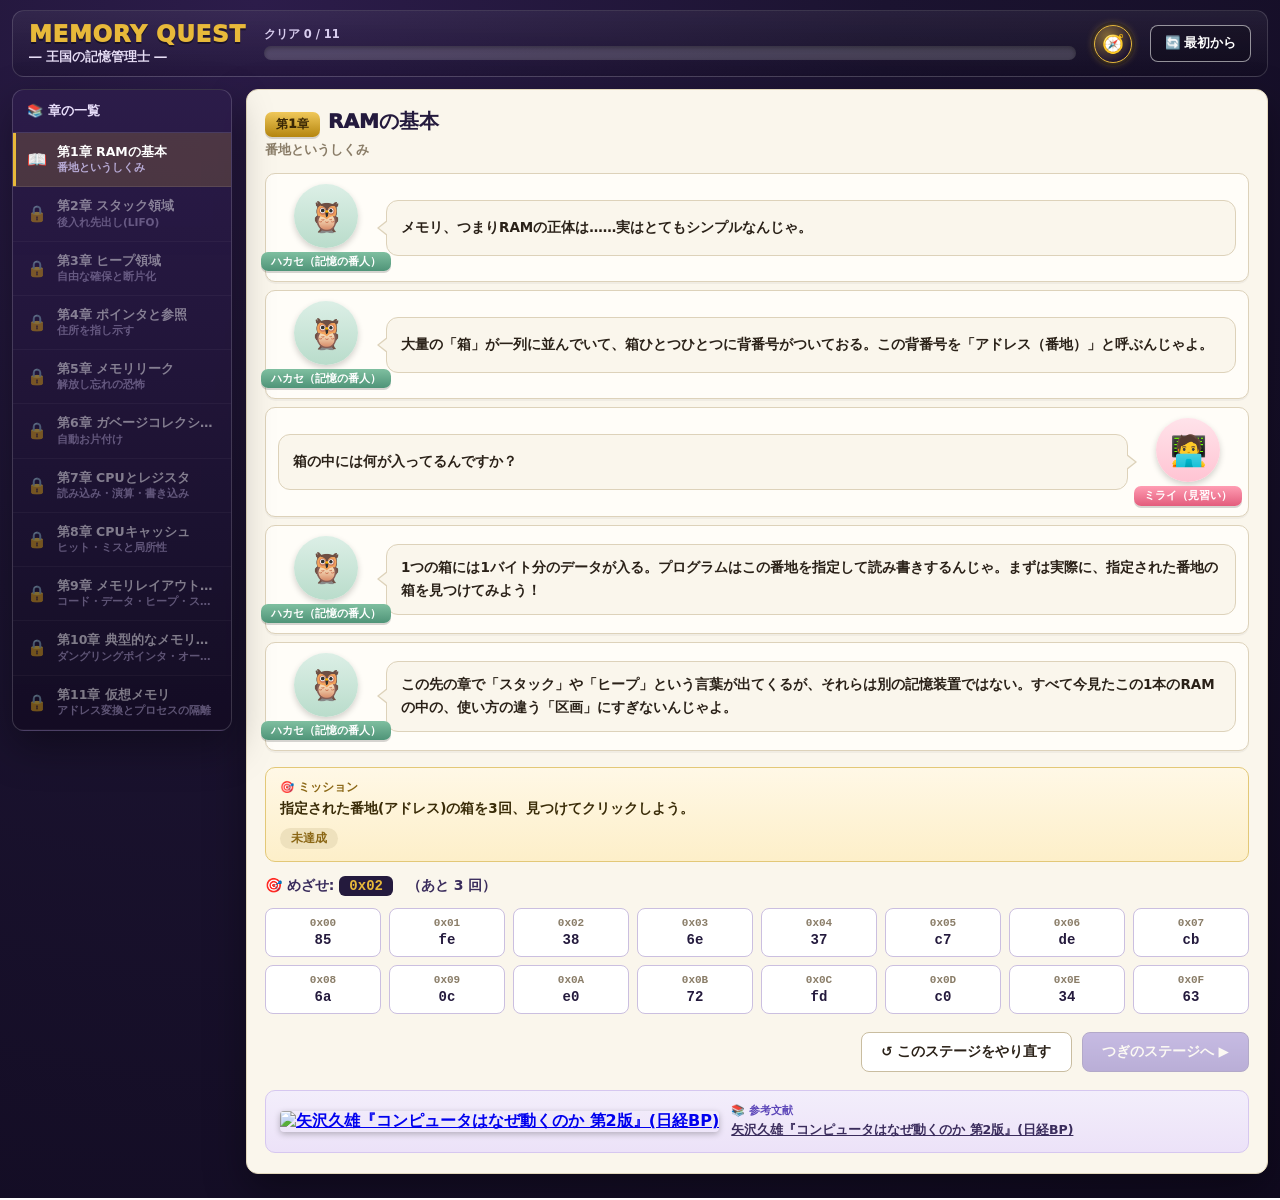
==== index.html @ db1f0165 "feat: SEO用metaを拡充 - description/canonical/OGP/Twitterカード/favicon/JSON-LDを追加 - brand-titleをh1化 - depl" ====
<!DOCTYPE html>
<html lang="ja">
<head>
<meta charset="UTF-8">
<meta name="viewport" content="width=device-width, initial-scale=1.0">
<title>MEMORY QUEST ― ゲームで学ぶメモリの仕組み（王国の記憶管理士）</title>
<meta name="description" content="RAM・スタック・ヒープ・ガベージコレクション・CPUキャッシュ・仮想メモリまで、プログラムとメモリの関係を全11章で体験しながら学べる無料学習ゲーム。ブラウザだけで遊べます。">
<link rel="canonical" href="https://informatics.habatakijuku.com/memory-quest/">
<meta property="og:type" content="website">
<meta property="og:site_name" content="MEMORY QUEST">
<meta property="og:locale" content="ja_JP">
<meta property="og:title" content="MEMORY QUEST ― ゲームで学ぶメモリの仕組み（王国の記憶管理士）">
<meta property="og:description" content="RAM・スタック・ヒープから仮想メモリまで、メモリの仕組みを体験して学べる無料学習ゲーム。">
<meta property="og:url" content="https://informatics.habatakijuku.com/memory-quest/">
<meta name="twitter:card" content="summary">
<link rel="icon" href="data:image/svg+xml,<svg xmlns=%22http://www.w3.org/2000/svg%22 viewBox=%220 0 100 100%22><text y=%22.9em%22 font-size=%2290%22>🧠</text></svg>">
<script type="application/ld+json">
{
  "@context": "https://schema.org",
  "@type": "LearningResource",
  "name": "MEMORY QUEST ― 王国の記憶管理士 ―",
  "description": "RAM・スタック・ヒープ・ガベージコレクション・CPUキャッシュ・仮想メモリまで、プログラムとメモリの関係を全11章で体験しながら学べる無料学習ゲーム。",
  "url": "https://informatics.habatakijuku.com/memory-quest/",
  "inLanguage": "ja",
  "learningResourceType": "learning activity",
  "teaches": "メモリの仕組み（RAM・スタック・ヒープ・ポインタ・メモリリーク・ガベージコレクション・CPUキャッシュ・仮想メモリ）",
  "isAccessibleForFree": true,
  "author": { "@type": "Person", "name": "ruglerugle" }
}
</script>
<!-- Google tag (gtag.js) -->
<script async src="https://www.googletagmanager.com/gtag/js?id=G-9RTQCP2HXM"></script>
<script>
  window.dataLayer = window.dataLayer || [];
  function gtag(){dataLayer.push(arguments);}
  gtag('js', new Date());
  gtag('config', 'G-9RTQCP2HXM');
</script>
<style>
*,*::before,*::after{box-sizing:border-box;margin:0;padding:0}
html{-webkit-text-size-adjust:100%;text-size-adjust:100%}
html,body{max-width:100vw;overflow-x:hidden}
:root{
  --bg1:#1b1330;--bg2:#2c1c4a;--bg3:#100a1f;
  --paper:#faf6ec;--paper2:#fffdf8;--ink:#2a2118;--muted:#8a7d68;--line:#ddd2ba;
  --gold:#e8b93a;--gold-dark:#b5860f;
  --stack:#e0824a;--stack-dark:#a85a26;
  --heap:#33a7a0;--heap-dark:#1f746f;
  --ptr:#7a63d6;
  --ok:#2f9e5c;--ok-bg:#e6f5ec;--ok-bd:#8fd1ab;
  --ng:#c8433f;--ng-bg:#fbe9e8;--ng-bd:#e79a97;
  --shadow:0 16px 40px rgba(0,0,0,.35);
  --r:10px;--f:system-ui,-apple-system,"Hiragino Sans","Yu Gothic",sans-serif;
  --m:ui-monospace,'Cascadia Code','SFMono-Regular',monospace;
}
body{font-family:var(--f);color:var(--ink);font-weight:600;min-height:100vh;
  background:radial-gradient(circle at 20% 0%,var(--bg2) 0,var(--bg1) 40%,var(--bg3) 100%);}
.app-shell{min-height:100vh;display:flex;flex-direction:column;gap:12px;padding:10px 12px 24px;}

/* Header */
.game-header{display:flex;align-items:center;gap:18px;flex-wrap:wrap;color:#fff;padding:10px 16px;
  background:linear-gradient(180deg,rgba(255,255,255,.06),rgba(0,0,0,.12));border-radius:12px;border:1px solid rgba(255,255,255,.15)}
.brand{display:flex;flex-direction:column;gap:2px;min-width:210px}
.brand-title{font-size:23px;font-weight:950;letter-spacing:.03em;color:var(--gold);text-shadow:0 2px 0 rgba(0,0,0,.4)}
.brand-sub{font-size:12.5px;font-weight:800;color:#e6ddf5}
.head-progress-wrap{flex:1;min-width:160px;display:flex;flex-direction:column;gap:4px}
.head-progress-label{font-size:11.5px;color:#d8cdee;font-weight:800}
.head-progress{height:14px;background:rgba(255,255,255,.18);border-radius:999px;overflow:hidden;box-shadow:inset 0 2px 4px rgba(0,0,0,.3)}
.head-progress-fill{height:100%;width:0;background:linear-gradient(90deg,#ffe28a,var(--gold));border-radius:999px;transition:width .4s}
.head-reset{padding:9px 14px;border:1.5px solid rgba(255,255,255,.55);border-radius:8px;background:rgba(0,0,0,.2);color:#fff;font-size:12.5px;font-weight:800;cursor:pointer;white-space:nowrap}
.head-reset:hover{background:rgba(255,255,255,.12)}
a.head-reset{text-decoration:none;display:inline-flex;align-items:center}
.head-reset.home-badge{width:38px;height:38px;padding:0;border-radius:50%;justify-content:center;background:radial-gradient(circle at 35% 30%, rgba(232,185,58,.5), rgba(30,20,50,1) 75%);border:1.5px solid var(--gold);box-shadow:0 0 0 3px rgba(0,0,0,.25),0 0 10px -2px var(--gold);font-size:18px}
.head-reset.home-badge:hover{box-shadow:0 0 0 3px rgba(0,0,0,.25),0 0 16px 0 var(--gold);background:rgba(0,0,0,.12);transform:translateY(-2px) scale(1.07)}

/* Layout */
.game-layout{display:grid;grid-template-columns:220px minmax(0,1fr);gap:14px;align-items:start}
@media(max-width:820px){.game-layout{grid-template-columns:1fr}}

/* Sidebar */
.side-panel{background:linear-gradient(180deg,rgba(44,28,74,.92),rgba(20,13,36,.95));border:1px solid rgba(255,255,255,.16);
  border-radius:12px;box-shadow:var(--shadow);overflow:hidden;position:sticky;top:10px}
@media(max-width:820px){.side-panel{position:static;overflow-x:auto}}
.side-head{padding:12px 14px;font-size:13px;font-weight:900;color:#e9dffb;border-bottom:1px solid rgba(255,255,255,.14)}
.side-list{display:flex;flex-direction:column}
@media(max-width:820px){.side-list{flex-direction:row}}
.side-item{display:flex;align-items:center;gap:10px;padding:11px 14px;border-bottom:1px solid rgba(255,255,255,.09);
  color:#cfc3e6;cursor:pointer;user-select:none;touch-action:manipulation;min-width:0}
@media(max-width:820px){.side-item{border-bottom:none;border-right:1px solid rgba(255,255,255,.09);flex:0 0 auto;min-width:150px}}
.side-item:hover{background:rgba(255,255,255,.06)}
.side-item.active{background:rgba(232,185,58,.18);box-shadow:inset 3px 0 0 var(--gold)}
.side-item.locked{opacity:.45;cursor:not-allowed}
.side-icon{font-size:16px;width:20px;text-align:center;flex-shrink:0}
.side-text{min-width:0}
.side-main{font-size:12.5px;font-weight:900;line-height:1.3;color:#fff;white-space:nowrap;overflow:hidden;text-overflow:ellipsis}
.side-sub{font-size:10.5px;color:#b6a9d4;margin-top:1px;white-space:nowrap;overflow:hidden;text-overflow:ellipsis}

/* Main area */
.main-area{background:var(--paper);border:1px solid #e3d8bd;border-radius:12px;padding:18px 18px 20px;box-shadow:var(--shadow);min-height:520px}
.chapter-head{margin-bottom:12px}
.chapter-badge{display:inline-block;background:linear-gradient(#f0c85a,var(--gold-dark));color:#3a2705;border-radius:7px;
  padding:4px 11px;font-size:12px;font-weight:950;letter-spacing:.02em;margin-right:8px;box-shadow:0 2px 0 rgba(0,0,0,.15)}
.chapter-title{display:inline;font-size:20px;font-weight:950;color:#241a3d}
.chapter-sub{font-size:13px;color:var(--muted);margin-top:4px;font-weight:700}

/* Dialogue（net-quest/oop-gameと共通のdialog-row構造） */
.dialogue-scene{display:flex;flex-direction:column;gap:8px;margin:14px 0 16px}
.dialog-row{display:grid;grid-template-columns:96px minmax(0,1fr);gap:12px;align-items:stretch;border:1px solid var(--line);background:var(--paper2);border-radius:10px;padding:10px 12px;box-shadow:0 2px 0 rgba(0,0,0,.04)}
.dialog-row.right{grid-template-columns:minmax(0,1fr) 96px}
.dialog-row.right .dialog-character{order:2}
.dialog-row.right .dialog-bubble{order:1}
.dialog-character{display:flex;flex-direction:column;align-items:center;justify-content:center;gap:4px;min-width:0}
.dialog-avatar{width:64px;height:64px;border-radius:50%;display:flex;align-items:center;justify-content:center;font-size:30px;box-shadow:0 3px 6px rgba(0,0,0,.18);flex-shrink:0;position:relative;z-index:1}
.dialog-avatar.hakase{background:linear-gradient(#dcefe6,#b9dccb)}
.dialog-avatar.mirai{background:linear-gradient(#ffe3ea,#ffc4d3)}
.dialog-name{padding:3px 10px;border-radius:7px;color:#fff;font-weight:900;font-size:11px;line-height:1.2;box-shadow:0 2px 0 rgba(0,0,0,.16);white-space:nowrap;text-align:center;position:relative;z-index:2}
.dialog-name.hakase{background:linear-gradient(#7fbfa0,#4f9478)}
.dialog-name.mirai{background:linear-gradient(#ff9db3,#e35c7c)}
.dialog-bubble{position:relative;align-self:center;background:var(--paper);border:1px solid var(--line);border-radius:12px;padding:11px 14px;color:var(--ink);font-size:13.5px;line-height:1.75;font-weight:700;min-height:56px;display:flex;flex-direction:column;justify-content:center}
.dialog-bubble::before{content:"";position:absolute;left:-10px;top:50%;transform:translateY(-50%);width:0;height:0;border-top:8px solid transparent;border-bottom:8px solid transparent;border-right:10px solid var(--line)}
.dialog-bubble::after{content:"";position:absolute;left:-8px;top:50%;transform:translateY(-50%);width:0;height:0;border-top:7px solid transparent;border-bottom:7px solid transparent;border-right:9px solid var(--paper)}
.dialog-row.right .dialog-bubble::before{left:auto;right:-10px;border-right:0;border-left:10px solid var(--line)}
.dialog-row.right .dialog-bubble::after{left:auto;right:-8px;border-right:0;border-left:9px solid var(--paper)}
@media (max-width:700px){
  .dialog-row,.dialog-row.right{grid-template-columns:74px minmax(0,1fr);padding:8px;gap:8px}
  .dialog-row.right .dialog-character{order:0}
  .dialog-row.right .dialog-bubble{order:1}
  .dialog-avatar{width:52px;height:52px;font-size:24px}
  .dialog-name{font-size:9.5px;padding:3px 7px}
  .dialog-bubble{font-size:13px;padding:9px 11px;min-height:0}
  .dialog-row.right .dialog-bubble::before{left:-10px;right:auto;border-left:0;border-right:10px solid var(--line)}
  .dialog-row.right .dialog-bubble::after{left:-8px;right:auto;border-left:0;border-right:9px solid var(--paper)}
}

/* Mission box */
.mission-box{background:linear-gradient(180deg,#fff8e6,#fdefc9);border:1px solid #e3c877;border-radius:10px;padding:12px 14px;margin-bottom:14px}
.mission-label{font-size:11.5px;font-weight:950;color:#8a6614;margin-bottom:3px}
.mission-text{font-size:13.5px;color:#3a2c08;font-weight:700;line-height:1.6}
.mission-status{display:inline-block;margin-top:8px;padding:3px 11px;border-radius:999px;font-size:11.5px;font-weight:900;
  background:#eee1bd;color:#8a6614}
.mission-status.ok{background:var(--ok-bg);color:var(--ok);border:1px solid var(--ok-bd)}

/* Stage nav */
.stage-nav{display:flex;justify-content:flex-end;gap:10px;margin-top:18px;flex-wrap:wrap}
.btn{border:1px solid #c9bda0;background:#fff;border-radius:8px;padding:.65rem 1.2rem;font-size:13.5px;cursor:pointer;
  color:var(--ink);font-family:var(--f);font-weight:800;touch-action:manipulation;-webkit-tap-highlight-color:transparent}
.btn:hover{background:#f4efe0}
.btn-primary{background:linear-gradient(#7a63d6,#5b45b8);border-color:#4a3897;color:#fff;box-shadow:0 3px 0 #3a2c7a}
.btn-primary:hover{opacity:.92;background:linear-gradient(#7a63d6,#5b45b8)}
.btn-primary:disabled{opacity:.4;cursor:not-allowed;box-shadow:none}

/* Generic choice buttons */
.choice-list{display:flex;flex-wrap:wrap;gap:8px;margin-top:10px}
.choice-btn{border:1.5px solid #b7a9d9;background:#fff;border-radius:8px;padding:.55rem 1rem;font-size:13px;font-weight:800;
  cursor:pointer;color:#3a2c5c;touch-action:manipulation}
.choice-btn:hover{background:#f2eefb}
.choice-btn.choice-ok{background:var(--ok-bg);border-color:var(--ok-bd);color:var(--ok)}
.choice-btn.choice-ng{background:var(--ng-bg);border-color:var(--ng-bd);color:var(--ng)}
.quiz-q{font-size:13.5px;font-weight:850;color:#241a3d;margin-top:4px}

/* ===== Stage1: RAM ===== */
.ram-target{font-size:14px;font-weight:900;color:#3a2c5c;margin-bottom:12px}
.addr-badge{display:inline-block;background:#241a3d;color:var(--gold);font-family:var(--m);padding:2px 10px;border-radius:6px;font-size:14px}
.mem-grid{display:grid;grid-template-columns:repeat(8,1fr);gap:8px}
@media(max-width:520px){.mem-grid{grid-template-columns:repeat(4,1fr)}}
.mem-cell{background:#fff;border:1.5px solid #cbbfe0;border-radius:8px;padding:8px 4px;text-align:center;cursor:pointer;
  display:flex;flex-direction:column;gap:3px;touch-action:manipulation;transition:transform .1s}
.mem-cell:hover{border-color:var(--ptr);transform:translateY(-2px)}
.mem-addr{font-family:var(--m);font-size:11px;color:var(--muted)}
.mem-val{font-family:var(--m);font-size:14px;font-weight:800;color:#241a3d}
.mem-cell.flash-ok{background:var(--ok-bg);border-color:var(--ok-bd)}
.mem-cell.flash-ng{background:var(--ng-bg);border-color:var(--ng-bd)}

/* ===== Shared: whole-RAM map (stack/heap share one memory) ===== */
.ram-map{background:linear-gradient(180deg,#f3eefb,#ece2f8);border:1px solid #d6c7f0;border-radius:10px;padding:12px 14px;margin-bottom:16px}
.ram-map-label{font-size:12px;font-weight:900;color:#4a3a78;margin-bottom:8px}
.ram-map-bar{display:flex;height:42px;border-radius:8px;overflow:hidden;border:1.5px solid #b7a9d9}
.ram-map-zone{position:relative;overflow:hidden;display:flex;align-items:center;justify-content:center;font-size:11px;font-weight:900;color:#3a2c5c;letter-spacing:.01em}
.ram-map-zone.heap{background:#dbe6e3;flex:1.3}
.ram-map-zone.free{background:repeating-linear-gradient(45deg,#efe9d8,#efe9d8 6px,#e4ddc8 6px,#e4ddc8 12px);color:#8a7d68;flex:0.7}
.ram-map-zone.stack{background:#ecdfce;flex:1.3}
.ram-map-fill{position:absolute;top:0;bottom:0;left:0;width:0;transition:width .35s ease}
.ram-map-zone.heap .ram-map-fill{background:linear-gradient(90deg,#1f746f,#33a7a0)}
.ram-map-zone.stack .ram-map-fill{left:auto;right:0;background:linear-gradient(270deg,#e0824a,#a85a26)}
.ram-map-zone-label{position:relative;z-index:1;padding:0 6px;white-space:nowrap;color:#fff;text-shadow:0 1px 3px rgba(0,0,0,.55)}
.ram-map-zone.active{outline:3px solid #5b45b8;outline-offset:-3px}
.ram-map-zone.dim{background-image:repeating-linear-gradient(45deg,rgba(0,0,0,.08) 0 7px,transparent 7px 14px)}
.ram-map-zone-label.dim-label{color:#6b6156;text-shadow:none;font-size:10.5px}
.ram-map-note{font-size:11.5px;color:var(--muted);margin-top:8px;line-height:1.7}

/* ===== Stage2: Stack ===== */
.stack-stage{display:grid;grid-template-columns:200px minmax(0,1fr);gap:20px}
@media(max-width:600px){.stack-stage{grid-template-columns:1fr}}
.stack-visual{display:flex;flex-direction:column;align-items:center;gap:8px}
.stack-col{display:flex;flex-direction:column-reverse;gap:6px;min-height:220px;justify-content:flex-start;width:100%}
.stack-block{background:linear-gradient(180deg,#f0a870,var(--stack));border:1.5px solid var(--stack-dark);border-radius:8px;
  padding:9px 10px;display:flex;justify-content:space-between;align-items:center;color:#3a1c05;font-weight:900;
  box-shadow:0 3px 0 var(--stack-dark);animation:popIn .25s ease}
.stack-block.top{outline:2px dashed #5b45b8;outline-offset:2px}
.blk-var{font-family:var(--m);font-size:13.5px}
.blk-frame{font-size:10.5px;background:rgba(0,0,0,.15);padding:2px 7px;border-radius:999px}
.stack-base{font-size:11px;color:var(--muted);font-weight:800;border-top:2px solid #cbbfe0;padding-top:6px;width:100%;text-align:center}
@keyframes popIn{from{opacity:0;transform:translateY(10px) scale(.9)}to{opacity:1;transform:none}}
.step-desc{font-size:14px;font-weight:850;color:#241a3d;margin-bottom:10px;line-height:1.6}

/* ===== Stage3: Heap ===== */
.heap-row{display:grid;grid-template-columns:repeat(16,1fr);gap:5px;margin:14px 0}
@media(max-width:640px){.heap-row{grid-template-columns:repeat(8,1fr)}}
.heap-cell{height:40px;border-radius:6px;background:#efe9d8;border:1.5px dashed #c9bda0;display:flex;align-items:center;
  justify-content:center;font-size:11px;font-weight:900;color:#fff;transition:background .2s}
.heap-cell.filled{border-style:solid}
.heap-stage.shake{animation:shakeX .4s}
@keyframes shakeX{0%,100%{transform:translateX(0)}25%{transform:translateX(-6px)}75%{transform:translateX(6px)}}
.heap-msg{margin-top:8px;font-size:13px;font-weight:850}
.heap-msg.ng{color:var(--ng)}
.heap-msg.ok{color:var(--ok)}
.heap-legend{display:flex;gap:12px;flex-wrap:wrap;font-size:11.5px;font-weight:800;color:var(--muted);margin-top:6px}
.legend-chip{display:inline-flex;align-items:center;gap:5px}
.legend-swatch{width:12px;height:12px;border-radius:3px;display:inline-block}

/* ===== Stage4: Pointer ===== */
.ptr-board{display:grid;grid-template-columns:1fr 1fr;gap:16px;margin:14px 0}
@media(max-width:600px){.ptr-board{grid-template-columns:1fr}}
.ptr-board h4{font-size:12.5px;color:var(--muted);margin-bottom:8px}
.chip{background:#fff;border:1.5px solid #b7a9d9;border-radius:9px;padding:10px 12px;margin-bottom:8px;cursor:pointer;
  font-family:var(--m);font-size:13px;font-weight:800;color:#3a2c5c;touch-action:manipulation}
.chip:hover{border-color:var(--ptr)}
.chip.selected{background:#efeafb;border-color:var(--ptr);box-shadow:0 0 0 2px rgba(122,99,214,.25)}
.chip.matched{background:var(--ok-bg);border-color:var(--ok-bd);color:var(--ok);cursor:default}
.chip.flash-ng{background:var(--ng-bg);border-color:var(--ng-bd)}
.ptr-hint{font-size:12.5px;color:var(--muted);line-height:1.6;margin-top:4px}

/* ===== Stage5: Leak ===== */
.gauge-row{display:flex;gap:6px;margin:12px 0}
.gauge-cell{flex:1;height:34px;border-radius:6px;background:#efe9d8;border:1.5px solid #cbbfe0}
.gauge-cell.filled{background:linear-gradient(180deg,#ef8b7f,var(--ng));border-color:#a12e2a}
.leak-controls{display:flex;gap:10px;flex-wrap:wrap;margin:14px 0}
.leak-progress{font-size:12.5px;color:var(--muted);font-weight:800;margin-top:6px}

/* ===== Stage6: GC ===== */
.ref-note{background:#f3eefb;border:1px solid #d6c7f0;border-radius:9px;padding:10px 12px;font-size:12.5px;line-height:1.8;
  color:#3a2c5c;font-weight:700;margin-bottom:14px;white-space:pre-line}
.gc-grid{display:grid;grid-template-columns:repeat(auto-fill,minmax(150px,1fr));gap:10px;margin-bottom:14px}
.gc-card{background:#fff;border:1.5px solid var(--line);border-radius:10px;padding:11px}
.gc-card-title{font-family:var(--m);font-size:13px;font-weight:900;margin-bottom:8px}
.gc-btns{display:flex;gap:6px}
.gc-btn{flex:1;border:1.5px solid #c9bda0;background:#fff;border-radius:7px;padding:6px 4px;font-size:11.5px;font-weight:850;cursor:pointer}
.gc-btn.on{background:#e6f5ec;border-color:var(--ok-bd);color:var(--ok)}
.gc-card.wrong{border-color:var(--ng-bd);background:var(--ng-bg)}
.gc-card.right{border-color:var(--ok-bd)}
.gc-card.sweeping{animation:sweep .6s forwards}
@keyframes sweep{to{opacity:0;transform:scale(.7)}}
.gc-hint{font-size:11px;color:var(--ng);margin-top:4px;font-weight:800}

/* ===== Stage7: CPU & Registers ===== */
.cpu-stage{display:flex;flex-direction:column;gap:14px;margin-bottom:14px}
.cpu-panel{background:#fff;border:1.5px solid var(--line);border-radius:10px;padding:12px}
.cpu-panel h4{font-size:12px;color:var(--muted);margin-bottom:8px}
.reg-row{display:flex;gap:10px;flex-wrap:wrap;margin-bottom:12px}
.reg-cell{flex:1;min-width:80px;background:linear-gradient(180deg,#fbecea,#f3d4d0);border:1.5px solid #c0392b;border-radius:8px;padding:10px;text-align:center}
.reg-name{font-family:var(--m);font-size:11px;color:#8a2f22;font-weight:900}
.reg-val{font-family:var(--m);font-size:18px;font-weight:900;color:#5c1a10;margin-top:4px}
.reg-cell.flash{animation:regFlash .6s}
@keyframes regFlash{0%{box-shadow:0 0 0 0 rgba(192,57,43,.55)}100%{box-shadow:0 0 0 14px rgba(192,57,43,0)}}
.alu-box{background:linear-gradient(180deg,#fff6e0,#ffe6a8);border:1.5px solid #c98b1f;border-radius:8px;padding:12px;text-align:center;
  font-weight:900;color:#7a5209;font-family:var(--m);font-size:13px;transition:transform .2s,box-shadow .2s}
.alu-box.active{transform:scale(1.04);box-shadow:0 0 0 5px rgba(201,139,31,.3)}
.cpu-flow-note{font-size:11.5px;color:var(--muted);margin-top:2px;line-height:1.6}

/* ===== Stage8: Cache ===== */
.cache-row{display:flex;gap:10px;flex-wrap:wrap;margin-bottom:10px}
.cache-line{flex:1;min-width:90px;background:#efe9d8;border:1.5px dashed #c9bda0;border-radius:8px;padding:9px;text-align:center}
.cache-line.filled{background:linear-gradient(180deg,#e6d9fb,#d3bdf5);border:1.5px solid var(--ptr)}
.cache-line-tag{font-family:var(--m);font-size:11px;color:#5b45b8;font-weight:900}
.cache-line-val{font-family:var(--m);font-size:16px;font-weight:900;color:#3a2c5c;margin-top:3px}
.cache-line.flash-hit{animation:cacheHit .6s}
.cache-line.flash-miss{animation:cacheMiss .5s}
@keyframes cacheHit{0%{box-shadow:0 0 0 0 rgba(47,158,92,.6)}100%{box-shadow:0 0 0 14px rgba(47,158,92,0)}}
@keyframes cacheMiss{0%,100%{transform:translateX(0)}25%{transform:translateX(-5px)}75%{transform:translateX(5px)}}
.access-log{display:flex;gap:6px;flex-wrap:wrap;margin-top:10px}
.access-chip{font-family:var(--m);font-size:11px;font-weight:900;padding:4px 9px;border-radius:999px}
.access-chip.hit{background:var(--ok-bg);color:var(--ok);border:1px solid var(--ok-bd)}
.access-chip.miss{background:var(--ng-bg);color:var(--ng);border:1px solid var(--ng-bd)}
.hit-rate{font-size:12px;font-weight:800;color:var(--muted);margin-top:8px}

/* ===== Stage9: Memory layout ===== */
.layout-map{display:flex;height:44px;border-radius:8px;overflow:hidden;border:1.5px solid #b7a9d9;margin-bottom:6px}
.layout-zone{flex:1;display:flex;align-items:center;justify-content:center;font-size:10.5px;font-weight:900;color:#fff;
  text-shadow:0 1px 3px rgba(0,0,0,.5);text-align:center;padding:0 4px}
.layout-zone.code{background:linear-gradient(90deg,#5b45b8,#7a63d6)}
.layout-zone.data{background:linear-gradient(90deg,#a85a26,#c98b1f)}
.layout-zone.heap{background:linear-gradient(90deg,#1f746f,#33a7a0);flex:1.6}
.layout-zone.gap{background:repeating-linear-gradient(45deg,#efe9d8,#efe9d8 6px,#e4ddc8 6px,#e4ddc8 12px);color:#8a7d68;text-shadow:none;flex:0.8}
.layout-zone.stack{background:linear-gradient(90deg,#e0824a,#a85a26);flex:1.6}
.layout-addr-note{display:flex;justify-content:space-between;align-items:center;font-size:11px;color:var(--muted);
  margin-bottom:16px;border-top:1px dashed #c9bda0;padding-top:5px}
.layout-grid{display:grid;grid-template-columns:repeat(auto-fill,minmax(220px,1fr));gap:10px}
.layout-card{background:#fff;border:1.5px solid var(--line);border-radius:10px;padding:11px}
.layout-card-title{font-size:13px;font-weight:850;color:#241a3d;margin-bottom:8px;line-height:1.5}
.layout-btns{display:grid;grid-template-columns:1fr 1fr;gap:6px}
.layout-btn{border:1.5px solid #c9bda0;background:#fff;border-radius:7px;padding:6px 4px;font-size:11px;font-weight:850;cursor:pointer}
.layout-btn.on{background:#e6f5ec;border-color:var(--ok-bd);color:var(--ok)}
.layout-card.wrong{border-color:var(--ng-bd);background:var(--ng-bg)}
.layout-card.right{border-color:var(--ok-bd)}
.layout-hint{font-size:11px;color:var(--ng);margin-top:6px;font-weight:800}

/* ===== Stage10: Memory bugs ===== */
.bug-section{border-top:2px dashed var(--line);padding-top:16px;margin-top:16px}
.bug-section:first-child{border-top:none;padding-top:0;margin-top:0}
.bug-heading{font-size:14px;font-weight:900;color:#241a3d;margin-bottom:8px;display:flex;align-items:center;gap:8px}
.bug-alert{background:var(--ng-bg);border:1.5px solid var(--ng-bd);border-radius:9px;padding:10px 12px;font-size:13px;
  font-weight:800;color:#7a231f;margin-top:10px}
.bug-ok{background:var(--ok-bg);border:1.5px solid var(--ok-bd);border-radius:9px;padding:10px 12px;font-size:13px;
  font-weight:800;color:#1f5c37;margin-top:10px}
.bug-cell-corrupt{animation:cacheMiss .5s}

/* ===== Stage11: Virtual memory ===== */
.vmem-proc{background:#fff;border:1.5px solid var(--line);border-radius:10px;padding:12px;margin-bottom:12px}
.vmem-proc h4{font-size:12.5px;font-weight:900;margin-bottom:8px}
.vmem-proc.proc-a h4{color:#5b45b8}
.vmem-proc.proc-b h4{color:#a85a26}
.vmem-pagetable{font-family:var(--m);font-size:11.5px;color:var(--muted);background:#f6f3ea;border-radius:6px;
  padding:6px 9px;margin-top:8px;line-height:1.6}
.vmem-arrow{text-align:center;font-size:18px;color:var(--muted);margin:6px 0}
.vmem-arrow.active{color:var(--ptr);animation:regFlash .6s}

/* ===== Book recommendation ===== */
.book-box{display:flex;gap:12px;align-items:center;background:linear-gradient(180deg,#f3eefb,#ece2f8);
  border:1px solid #d6c7f0;border-radius:10px;padding:12px 14px;margin-top:18px}
.book-cover{width:56px;height:auto;border-radius:4px;box-shadow:0 2px 6px rgba(0,0,0,.25);flex-shrink:0}
.book-info{min-width:0}
.book-label{font-size:11px;font-weight:900;color:#5b45b8;margin-bottom:3px}
.book-title{font-size:12.5px;font-weight:700;color:#3a2c5c;line-height:1.5}
.book-title a{color:inherit;text-decoration:underline}

/* Ending */
.ending{text-align:center;padding:30px 10px}
.ending h2{font-size:24px;color:#241a3d;margin-bottom:12px}
.ending p{font-size:14px;color:var(--muted);line-height:1.8;max-width:520px;margin:0 auto 8px}
.ending-list{text-align:left;max-width:460px;margin:16px auto;font-size:13px;line-height:2;color:#3a2c5c;font-weight:700}
</style>
</head>
<body>
<div class="app-shell">
  <header class="game-header">
    <div class="brand">
      <h1 class="brand-title">MEMORY QUEST</h1>
      <div class="brand-sub">― 王国の記憶管理士 ―</div>
    </div>
    <div class="head-progress-wrap">
      <div class="head-progress-label" id="progress-label">クリア 0 / 6</div>
      <div class="head-progress"><div class="head-progress-fill" id="progress-fill"></div></div>
    </div>
    <a class="head-reset home-badge" href="/" title="クエスト集トップへ" aria-label="クエスト集トップへ">🧭</a>
    <button class="head-reset" id="btn-reset-all">🔄 最初から</button>
  </header>

  <div class="game-layout">
    <aside class="side-panel">
      <div class="side-head">📚 章の一覧</div>
      <div class="side-list" id="side-list"></div>
    </aside>
    <main class="main-area" id="main-area"></main>
  </div>
</div>

<script>
'use strict';

const BOOKS = {
  howComputerWorks: {
    title: '矢沢久雄『コンピュータはなぜ動くのか 第2版』(日経BP)',
    url: 'https://www.amazon.co.jp/dp/429600123X?tag=senjin-22',
    cover: 'https://m.media-amazon.com/images/I/81pK80wyg+L._SY342_.jpg',
  },
  pointerMastery: {
    title: '前橋和弥『新・標準プログラマーズライブラリ C言語 ポインタ完全制覇』(技術評論社)',
    url: 'https://www.amazon.co.jp/dp/477419381X?tag=senjin-22',
    cover: 'https://m.media-amazon.com/images/I/61+3Z4s+O-L._SY342_.jpg',
  },
  gcAlgorithms: {
    title: '中村成洋・相川光『ガベージコレクションのアルゴリズムと実装』(秀和システム)',
    url: 'https://www.amazon.co.jp/dp/4798025623?tag=senjin-22',
    cover: 'https://m.media-amazon.com/images/I/51ihQN2UlbL._SY342_.jpg',
  },
  codUpper: {
    title: 'パターソン&ヘネシー『コンピュータの構成と設計 第5版(上)』(日経BP)',
    url: 'https://www.amazon.co.jp/dp/4822298426?tag=senjin-22',
    cover: 'https://m.media-amazon.com/images/I/81HsbO-nQuL._SY342_.jpg',
  },
  codLower: {
    title: 'パターソン&ヘネシー『コンピュータの構成と設計 第5版(下)』(日経BP)',
    url: 'https://www.amazon.co.jp/dp/4822298434?tag=senjin-22',
    cover: 'https://m.media-amazon.com/images/I/81uJfeNTsML._SY342_.jpg',
  },
  linuxMechanism: {
    title: '武内覚『[試して理解]Linuxのしくみ 増補改訂版』(技術評論社)',
    url: 'https://www.amazon.co.jp/dp/429713148X?tag=senjin-22',
    cover: 'https://m.media-amazon.com/images/I/81apzDpO+0L._SY342_.jpg',
  },
};

const STAGES = [
  {
    key:'ram', title:'RAMの基本', sub:'番地というしくみ',
    missionText:'指定された番地(アドレス)の箱を3回、見つけてクリックしよう。',
    dialogue:[
      {who:'hakase', text:'メモリ、つまりRAMの正体は……実はとてもシンプルなんじゃ。'},
      {who:'hakase', text:'大量の「箱」が一列に並んでいて、箱ひとつひとつに背番号がついておる。この背番号を「アドレス（番地）」と呼ぶんじゃよ。'},
      {who:'mirai', text:'箱の中には何が入ってるんですか？'},
      {who:'hakase', text:'1つの箱には1バイト分のデータが入る。プログラムはこの番地を指定して読み書きするんじゃ。まずは実際に、指定された番地の箱を見つけてみよう！'},
      {who:'hakase', text:'この先の章で「スタック」や「ヒープ」という言葉が出てくるが、それらは別の記憶装置ではない。すべて今見たこの1本のRAMの中の、使い方の違う「区画」にすぎないんじゃよ。'},
    ],
    build: buildRam,
    book: BOOKS.howComputerWorks,
  },
  {
    key:'stack', title:'スタック領域', sub:'後入れ先出し(LIFO)',
    missionText:'関数の呼び出し・終了に合わせて、変数をpush/popしてスタックの動きを体験しよう。',
    dialogue:[
      {who:'hakase', text:'関数を呼び出すたびに、スタックという領域に「積み木」が積まれていくんじゃ。'},
      {who:'hakase', text:'これは後入れ先出し、英語でLIFO(Last In First Out)と呼ばれる仕組みでな。一番最後に積んだものが、一番先に取り除かれる。'},
      {who:'mirai', text:'お皿を積み重ねるのと同じですね。上から順番にしか取れない……'},
      {who:'hakase', text:'その通り。関数が終わって戻るときは、積んだ順とは逆の順番で片付けられていく。実際にやってみよう。'},
      {who:'hakase', text:'注意してほしいのは、このスタックも第1章で見たRAMの箱の続きだということじゃ。次のヒープの章も、実は同じRAMの反対側を使っておる。'},
    ],
    build: buildStack,
    book: BOOKS.pointerMastery,
  },
  {
    key:'heap', title:'ヒープ領域', sub:'自由な確保と断片化',
    missionText:'ヒープにデータを確保・解放して、断片化がなぜ起きるのかを確かめよう。',
    dialogue:[
      {who:'hakase', text:'一方でヒープは、スタックのように順番に積むのではなく、空いている場所を自由に選んで確保する領域じゃ。'},
      {who:'mirai', text:'スタックとは別のメモリなんですか？'},
      {who:'hakase', text:'いや、別物ではない。同じ1本のRAMの中で、スタックは片方の端から、ヒープはもう片方の端から向き合って使われておるんじゃ。下の全体マップを見てみよう。'},
      {who:'hakase', text:'便利な反面、確保・解放を繰り返すと、あちこちに「隙間」ができてしまう。これを断片化と呼ぶんじゃ。実際に体験してみよう。'},
    ],
    build: buildHeap,
    book: BOOKS.pointerMastery,
  },
  {
    key:'pointer', title:'ポインタと参照', sub:'住所を指し示す',
    missionText:'ポインタ変数を、それが指しているヒープ上のデータへ正しくつなげよう。',
    dialogue:[
      {who:'hakase', text:'ポインタとは、データの実体そのものではなく「住所（アドレス）」を持つ変数のことじゃ。'},
      {who:'mirai', text:'住所……つまり、どこにあるかを覚えておくカードみたいなものですか？'},
      {who:'hakase', text:'そうじゃ。スタック上の変数がヒープ上のデータの番地を持っていれば、いつでもそこへたどり着ける。実際につないで確かめてみよう。'},
    ],
    build: buildPointer,
    book: BOOKS.pointerMastery,
  },
  {
    key:'leak', title:'メモリリーク', sub:'解放し忘れの恐怖',
    missionText:'解放を忘れるコードと、ちゃんと解放するコードを両方実行して違いを確かめよう。',
    dialogue:[
      {who:'hakase', text:'ヒープの確保には、必ず対になる「解放」が必要じゃ。もし解放を忘れると……'},
      {who:'mirai', text:'忘れると、どうなるんですか？'},
      {who:'hakase', text:'使われないメモリがどんどん溜まっていき、やがてメモリが尽きてしまう。これが「メモリリーク」じゃ。実際に確かめてみよう。'},
    ],
    build: buildLeak,
    book: BOOKS.pointerMastery,
  },
  {
    key:'gc', title:'ガベージコレクション', sub:'自動お片付け',
    missionText:'どのデータが「もう参照されていないゴミ」かを見分けて、GCを実行しよう。',
    dialogue:[
      {who:'hakase', text:'ここでの仕上げとして、ガベージコレクション、略してGCじゃ。'},
      {who:'mirai', text:'さっきのメモリリーク……自動で防いでくれる仕組みですか？'},
      {who:'hakase', text:'その通り！どこからも参照されなくなったデータを自動で見つけて、解放してくれる仕組みじゃ。まずは、どのデータが「誰からも参照されていないゴミ」か見分けてみよう。'},
    ],
    build: buildGC,
    book: BOOKS.gcAlgorithms,
  },
  {
    key:'cpu', title:'CPUとレジスタ', sub:'読み込み・演算・書き込み',
    missionText:'RAMの値をレジスタに読み込み(LOAD)、演算し(ADD)、結果をRAMに書き戻す(STORE)という流れを体験しよう。',
    dialogue:[
      {who:'hakase', text:'ここまで、RAMの中にデータがどう置かれるかを見てきたのう。ここからは、CPU自身がそのデータをどうやって読み書きしているのかを見てみよう。'},
      {who:'mirai', text:'CPUは、RAMの中身を直接計算したりはしないんですか？'},
      {who:'hakase', text:'できないんじゃ。CPUが計算に使えるのは、自分の中にある「レジスタ」という、ごく少数の小さな記憶場所だけ。だから①RAMの値をレジスタに読み込む(LOAD)、②レジスタ同士で計算する、③結果をレジスタからRAMへ書き戻す(STORE)、という3段階が必要になる。'},
      {who:'mirai', text:'読み込んで、計算して、書き込む……なるほど。'},
      {who:'hakase', text:'その通り。実際にこの3段階を、順番に体験してみよう。'},
    ],
    build: buildCpu,
    book: BOOKS.codUpper,
  },
  {
    key:'cache', title:'CPUキャッシュ', sub:'ヒット・ミスと局所性',
    missionText:'同じアドレスや近くのアドレスへのアクセスを繰り返して、キャッシュのヒット・ミスと入れ替わりを体験しよう。',
    dialogue:[
      {who:'hakase', text:'さっきレジスタの話をしたが、実はCPUとRAMの間には、もうひとつ「キャッシュ」という仕組みがあるんじゃ。'},
      {who:'mirai', text:'レジスタだけじゃダメなんですか？'},
      {who:'hakase', text:'レジスタは数個しかない。かといって毎回RAMまで取りに行くのは遅い。そこで、最近使ったデータを手元に置いておく「キャッシュ」という小さな置き場を使うんじゃ。あればHIT（速い）、なければMISS（遅い、RAMまで取りに行く）じゃ。'},
      {who:'mirai', text:'よく使うものを手元に置いておく、ということですね。'},
      {who:'hakase', text:'その通り。実際にアクセスを繰り返して、HITとMISSを体験してみよう。'},
    ],
    build: buildCache,
    book: BOOKS.codLower,
  },
  {
    key:'layout', title:'メモリレイアウト全体像', sub:'コード・データ・ヒープ・スタック',
    missionText:'コード領域・静的データ領域・ヒープ・スタックそれぞれに、どんなデータが置かれるかを見分けよう。',
    dialogue:[
      {who:'hakase', text:'ここまでヒープとスタックが同じRAMの両端を使う話をしたが、実は1本のRAMにはもっと多くの区画があるんじゃ。'},
      {who:'mirai', text:'ヒープとスタック以外にも、区画があるんですか？'},
      {who:'hakase', text:'そうじゃ。低い番地から順に「コード領域」「静的データ領域」「ヒープ」「（空き）」「スタック」と並んでおる。プログラムの命令そのものや、グローバル変数もこのRAMのどこかに置かれておるんじゃよ。'},
      {who:'mirai', text:'命令もデータも、全部同じRAMの中にあるんですね。'},
      {who:'hakase', text:'見分け方のコツを教えよう。ポイントは「コンパイラが、確保するタイミングと解放するタイミングを、コード上であらかじめ計算できるかどうか」じゃ。'},
      {who:'mirai', text:'コンパイル時に分かるかどうか、ということですか？'},
      {who:'hakase', text:'そうじゃ。ローカル変数や戻り先アドレスは、「この関数が呼ばれた瞬間に確保し、戻る瞬間に解放する」と、呼び出しの構造だけからタイミングが確定しておる。だからコンパイラはpush/popの命令をそのままコードに埋め込める。これがスタックじゃ。'},
      {who:'mirai', text:'ヒープの方は、それができないんですね。'},
      {who:'hakase', text:'その通り。malloc/newで確保するデータは、確保するサイズも、いつ解放されるか（あるいはされないか）も実行してみるまで分からん。だからコンパイラは前もって計算できず、実行時にヒープ管理の仕組みへ「貸してくれ」と頼むしかないんじゃ。'},
      {who:'mirai', text:'スタックとヒープは分かりました。でも「コード領域」と「静的データ領域」は、どう見分けるんですか？'},
      {who:'hakase', text:'まず「コード領域」は、そもそも変数ではない。プログラムの命令そのものが機械語に翻訳されて置かれる場所じゃ。コンパイル・リンクした時点で中身が確定し、実行中に書き換わることもない。だから普通は読み取り専用として扱われる。'},
      {who:'mirai', text:'命令はデータとは別物で、置き場所も違う、ということですね。'},
      {who:'hakase', text:'そうじゃ。次に「静的データ領域」。グローバル変数やstatic変数は、特定の関数呼び出しに紐づいておらん。プログラムが起動した瞬間に確保され、プログラムが終了するまでずっと存在し続ける。「1回の関数呼び出し分」ではなく「プログラム全体の実行期間」というのが、スタックとの決定的な違いじゃ。'},
      {who:'mirai', text:'スタックは関数1回分、静的データはプログラム全体分、ということですか。'},
      {who:'hakase', text:'その通り。まとめるとこうじゃ。命令そのものならコード領域。データで、プログラム全体を通して存在するなら静的データ領域。1回の関数呼び出し分だけならスタック。サイズや寿命が実行時にしか分からないならヒープ。この基準で、実際に見分けてみよう。'},
    ],
    build: buildLayout,
    book: BOOKS.linuxMechanism,
  },
  {
    key:'bugs', title:'典型的なメモリバグ', sub:'ダングリングポインタ・オーバーフロー',
    missionText:'ダングリングポインタ・バッファオーバーフロー・スタックオーバーフローという3つの典型的なバグを体験しよう。',
    dialogue:[
      {who:'hakase', text:'ここでは、これまで学んだ知識を使って、メモリにまつわる典型的なバグを3つ見ていこう。'},
      {who:'mirai', text:'ポインタやヒープ、スタックの話が、実際のバグにつながるんですね。'},
      {who:'hakase', text:'その通り。仕組みを知っていれば、なぜそのバグが起きるのかが分かるようになる。順番に体験してみよう。'},
    ],
    build: buildBugs,
    book: BOOKS.pointerMastery,
  },
  {
    key:'vmem', title:'仮想メモリ', sub:'アドレス変換とプロセスの隔離',
    missionText:'2つのプログラムが同じ仮想アドレスを使っても、物理RAM上では衝突しないことを確かめよう。',
    dialogue:[
      {who:'hakase', text:'最後に、とても大事な仕組み「仮想メモリ」の話をしよう。実は第1章で見たRAMの番地は、多くの場合そのまま物理的なRAMの番地ではないんじゃ。'},
      {who:'mirai', text:'え、あれは本物の番地じゃなかったんですか？'},
      {who:'hakase', text:'そうじゃ。プログラムが見ているのは「仮想アドレス」という、プログラムごとに用意された架空の番地じゃ。CPUの中のMMU（メモリ管理ユニット）が、ページテーブルという対応表を使って、それを本物の物理アドレスに変換しておる。'},
      {who:'mirai', text:'じゃあ、違うプログラム同士が同じ番地を使ったら、ぶつかってしまいませんか？'},
      {who:'hakase', text:'ぶつからんのじゃ。プログラムごとに別々のページテーブルを持っているから、同じ仮想アドレスでも変換先の物理アドレスは別々になる。これが、プログラム同士のメモリを守る「隔離」の仕組みじゃ。実際に確かめてみよう。'},
    ],
    build: buildVMem,
    book: BOOKS.linuxMechanism,
  },
];

/* ---------- shared state / persistence ---------- */
const STORE_KEY = 'memoryQuestProgress';
const state = { unlocked:1, cleared:new Set(), currentIndex:0 };

function loadProgress(){
  try{
    const raw = JSON.parse(localStorage.getItem(STORE_KEY) || 'null');
    if(raw){
      state.unlocked = raw.unlocked || 1;
      state.cleared = new Set(raw.cleared || []);
    }
  }catch(e){}
  if (new URLSearchParams(location.search).has('all')) state.unlocked = STAGES.length;
}
function saveProgress(){
  localStorage.setItem(STORE_KEY, JSON.stringify({unlocked:state.unlocked, cleared:[...state.cleared]}));
}

function qs(sel, root){ return (root||document).querySelector(sel); }
function shuffle(arr){
  const a = arr.slice();
  for(let i=a.length-1;i>0;i--){ const j=Math.floor(Math.random()*(i+1)); [a[i],a[j]]=[a[j],a[i]]; }
  return a;
}

/* ---------- shared: whole-RAM map (used by stack & heap stages) ---------- */
const MAP_HEAP_CAP = 16;
const MAP_STACK_CAP = 6;

function ramMapHTML({active, heapUsed = 0, heapCap = MAP_HEAP_CAP, stackUsed = 0, stackCap = MAP_STACK_CAP}){
  const heapPct = Math.min(100, Math.round(heapUsed / heapCap * 100));
  const stackPct = Math.min(100, Math.round(stackUsed / stackCap * 100));
  const heapActive = active === 'heap';
  const stackActive = active === 'stack';
  const heapInner = heapActive
    ? `<div class="ram-map-fill" style="width:${heapPct}%"></div><span class="ram-map-zone-label">ヒープ → ${heapUsed}/${heapCap}</span>`
    : `<span class="ram-map-zone-label dim-label">🔒 ヒープ（対象外）</span>`;
  const stackInner = stackActive
    ? `<div class="ram-map-fill" style="width:${stackPct}%"></div><span class="ram-map-zone-label">← スタック ${stackUsed}/${stackCap}</span>`
    : `<span class="ram-map-zone-label dim-label">🔒 スタック（対象外）</span>`;
  return `
    <div class="ram-map">
      <div class="ram-map-label">🗺️ これは同じ1本のRAM（メモリ）です。ヒープとスタックは両端から向き合って使われます。</div>
      <div class="ram-map-bar">
        <div class="ram-map-zone heap ${heapActive ? 'active' : 'dim'}">${heapInner}</div>
        <div class="ram-map-zone free"><span class="ram-map-zone-label">空き</span></div>
        <div class="ram-map-zone stack ${stackActive ? 'active' : 'dim'}">${stackInner}</div>
      </div>
      <div class="ram-map-note">枠で強調されている側が、今この章で実際に伸び縮みする領域じゃ。反対側の「🔒対象外」区画は、この演習ではヒープ・スタックそれぞれの割り当てサイズを固定して見せている。実際のOSではヒープがこの空きへ境界を広げて大きくなることもあるが、それは「新しくメモリをもらう」仕組みであり、今回のような「すでに持っている領域内の空きを再利用する」話とは別物じゃ。</div>
    </div>
  `;
}

/* ---------- sidebar / header ---------- */
function renderSidebar(){
  const list = qs('#side-list');
  list.innerHTML = STAGES.map((s,i)=>{
    const locked = i > state.unlocked - 1;
    const cleared = state.cleared.has(i);
    const active = i === state.currentIndex;
    const icon = cleared ? '✅' : locked ? '🔒' : '📖';
    return `<div class="side-item ${active?'active':''} ${locked?'locked':''}" data-index="${i}">
      <span class="side-icon">${icon}</span>
      <span class="side-text">
        <div class="side-main">第${i+1}章 ${s.title}</div>
        <div class="side-sub">${s.sub}</div>
      </span>
    </div>`;
  }).join('');
  list.querySelectorAll('.side-item').forEach(item=>{
    item.addEventListener('click', ()=>{
      const i = Number(item.dataset.index);
      if(i > state.unlocked - 1) return;
      mountStage(i);
    });
  });

  qs('#progress-label').textContent = `クリア ${state.cleared.size} / ${STAGES.length}`;
  qs('#progress-fill').style.width = (state.cleared.size / STAGES.length * 100) + '%';
}

qs('#btn-reset-all').addEventListener('click', ()=>{
  if(!confirm('進行状況をすべてリセットして最初からやり直しますか？')) return;
  state.unlocked = 1; state.cleared = new Set();
  saveProgress();
  mountStage(0);
});

/* ---------- dialogue renderer ---------- */
function renderDialogue(lines){
  return lines.map(l=>{
    const isMirai = l.who === 'mirai';
    const icon = l.who==='hakase' ? '🦉' : '🧑‍💻';
    const name = l.who==='hakase' ? 'ハカセ（記憶の番人）' : 'ミライ（見習い）';
    return `<div class="dialog-row${isMirai?' right':''}">
      <div class="dialog-character"><div class="dialog-avatar ${l.who}">${icon}</div><div class="dialog-name ${l.who}">${name}</div></div>
      <div class="dialog-bubble">${l.text}</div>
    </div>`;
  }).join('');
}

function renderBookHTML(book){
  if(!book) return '';
  return `
    <div class="book-box">
      <a href="${book.url}" target="_blank" rel="sponsored noopener">
        <img src="${book.cover}" alt="${book.title}" class="book-cover">
      </a>
      <div class="book-info">
        <div class="book-label">📚 参考文献</div>
        <div class="book-title"><a href="${book.url}" target="_blank" rel="sponsored noopener">${book.title}</a></div>
      </div>
    </div>
  `;
}

/* ---------- stage mount / navigation ---------- */
function mountStage(index){
  state.currentIndex = index;
  const meta = STAGES[index];
  const main = qs('#main-area');
  main.innerHTML = `
    <div class="chapter-head">
      <span class="chapter-badge">第${index+1}章</span><span class="chapter-title">${meta.title}</span>
      <div class="chapter-sub">${meta.sub}</div>
    </div>
    <div class="dialogue-scene">${renderDialogue(meta.dialogue)}</div>
    <div class="mission-box">
      <div class="mission-label">🎯 ミッション</div>
      <div class="mission-text">${meta.missionText}</div>
      <div class="mission-status" id="mission-status">${state.cleared.has(index) ? '達成！' : '未達成'}</div>
    </div>
    <div class="stage-play" id="stage-play"></div>
    <div class="stage-nav">
      <button class="btn" id="btn-retry">↺ このステージをやり直す</button>
      <button class="btn btn-primary" id="btn-next" ${state.cleared.has(index) ? '' : 'disabled'}>
        ${index === STAGES.length-1 ? 'クリア画面へ ▶' : 'つぎのステージへ ▶'}
      </button>
    </div>
    ${renderBookHTML(meta.book)}
  `;
  if(state.cleared.has(index)) qs('#mission-status').classList.add('ok');

  qs('#btn-retry').addEventListener('click', ()=> mountStage(index));
  qs('#btn-next').addEventListener('click', ()=>{
    if(index === STAGES.length-1) showEnding();
    else mountStage(index+1);
  });

  const ctx = {
    complete(){
      if(state.cleared.has(index)) return;
      state.cleared.add(index);
      state.unlocked = Math.max(state.unlocked, index+2);
      saveProgress();
      const statusEl = qs('#mission-status');
      statusEl.textContent = '達成！';
      statusEl.classList.add('ok');
      qs('#btn-next').removeAttribute('disabled');
      renderSidebar();
    },
  };
  meta.build(qs('#stage-play'), ctx);
  renderSidebar();
  window.scrollTo({top:0, behavior:'smooth'});
}

function showEnding(){
  const main = qs('#main-area');
  main.innerHTML = `
    <div class="ending">
      <h2>🎉 メモリークエスト・クリア！</h2>
      <p>RAM・スタック・ヒープ・ポインタ・メモリリーク・ガベージコレクション・CPUとレジスタ・キャッシュ・メモリレイアウト・典型的なバグ・仮想メモリ。<br>王国の記憶管理士として、メモリの仕組みをひと通り体験できたね。</p>
      <div class="ending-list">
        ✅ RAM = 番地付きの箱の集まり<br>
        ✅ スタック = LIFOで積み上がる領域<br>
        ✅ ヒープ = 自由確保・断片化が起きる領域<br>
        ✅ ポインタ = 実体ではなく「住所」を持つ変数<br>
        ✅ メモリリーク = 解放し忘れて溜まり続けること<br>
        ✅ GC = 参照されなくなったデータの自動回収<br>
        ✅ CPU = レジスタに読み込み(LOAD)・演算し・書き戻す(STORE)<br>
        ✅ キャッシュ = よく使うデータを手元に置く高速な仕組み<br>
        ✅ メモリレイアウト = コード・静的データ・ヒープ・スタックの配置<br>
        ✅ 典型的なバグ = ダングリングポインタ・オーバーフロー<br>
        ✅ 仮想メモリ = ページテーブルによるアドレス変換とプロセスの隔離
      </div>
      <button class="btn btn-primary" id="btn-replay">↺ はじめから遊びなおす</button>
    </div>
  `;
  qs('#btn-replay').addEventListener('click', ()=>{
    state.unlocked = 1; state.cleared = new Set();
    saveProgress();
    mountStage(0);
  });
  state.currentIndex = -1;
  renderSidebar();
}

/* =====================================================================
   Stage 1: RAM ― find the address
   ===================================================================== */
function buildRam(root, ctx){
  const cellCount = 16;
  const cells = Array.from({length:cellCount}, (_,i)=>({
    addr:i,
    val: Math.floor(Math.random()*256).toString(16).padStart(2,'0'),
  }));
  let correct = 0;
  let target = Math.floor(Math.random()*cellCount);

  root.innerHTML = `
    <div class="ram-target" id="ram-target-line">🎯 めざせ: <span id="ram-target-addr" class="addr-badge"></span>　（あと <span id="ram-remain">3</span> 回）</div>
    <div class="mem-grid" id="mem-grid"></div>
  `;
  const grid = qs('#mem-grid', root);
  cells.forEach(c=>{
    const d = document.createElement('div');
    d.className = 'mem-cell';
    d.dataset.addr = c.addr;
    d.innerHTML = `<span class="mem-addr">0x${c.addr.toString(16).toUpperCase().padStart(2,'0')}</span><span class="mem-val">${c.val}</span>`;
    grid.appendChild(d);
  });

  function refresh(){
    qs('#ram-target-addr', root).textContent = '0x' + target.toString(16).toUpperCase().padStart(2,'0');
    qs('#ram-remain', root).textContent = 3 - correct;
  }
  refresh();

  grid.addEventListener('click', e=>{
    const cell = e.target.closest('.mem-cell');
    if(!cell) return;
    const addr = Number(cell.dataset.addr);
    if(addr === target){
      cell.classList.add('flash-ok');
      setTimeout(()=>cell.classList.remove('flash-ok'), 400);
      correct++;
      if(correct >= 3){
        qs('#ram-target-line', root).textContent = '🎉 3つとも見つけたね！これがアドレスで箱を指定するということじゃ。';
        ctx.complete();
        return;
      }
      let next;
      do{ next = Math.floor(Math.random()*cellCount); }while(next === target);
      target = next;
      refresh();
    } else {
      cell.classList.add('flash-ng');
      setTimeout(()=>cell.classList.remove('flash-ng'), 400);
    }
  });
}

/* =====================================================================
   Stage 2: Stack ― push / pop LIFO walkthrough
   ===================================================================== */
function buildStack(root, ctx){
  const steps = [
    {type:'push', label:'main() 開始 → 変数 a = 1 を確保', v:'a=1', frame:'main'},
    {type:'push', label:'foo(2) を呼び出し → 引数 x = 2 をpush', v:'x=2', frame:'foo'},
    {type:'push', label:'foo() の中で 変数 y = 3 を確保', v:'y=3', frame:'foo'},
    {type:'pop',  label:'foo() が終了 → 一番上の変数がpopされる'},
    {type:'pop',  label:'foo() の後片付け → もう一つpopされる'},
    {type:'pop',  label:'main() が終了 → 最後の変数がpopされる'},
  ];
  let stepIndex = 0;
  const stackArr = [];

  root.innerHTML = `
    <div id="ram-map-mount"></div>
    <div class="stack-stage">
      <div class="stack-visual">
        <div class="stack-col" id="stack-col"></div>
        <div class="stack-base">スタックの底</div>
      </div>
      <div class="stack-controls">
        <p class="step-desc" id="step-desc"></p>
        <div id="step-action"></div>
      </div>
    </div>
  `;

  function renderMap(){
    qs('#ram-map-mount', root).innerHTML = ramMapHTML({active:'stack', heapUsed:0, stackUsed:stackArr.length});
  }

  function renderStack(){
    const col = qs('#stack-col', root);
    col.innerHTML = '';
    stackArr.forEach((item, i)=>{
      const b = document.createElement('div');
      b.className = 'stack-block' + (i === stackArr.length-1 ? ' top' : '');
      b.innerHTML = `<span class="blk-var">${item.v}</span><span class="blk-frame">${item.frame}</span>`;
      col.appendChild(b);
    });
    renderMap();
  }

  function showStep(){
    const step = steps[stepIndex];
    qs('#step-desc', root).textContent = step.label;
    const actionEl = qs('#step-action', root);

    if(step.type === 'push'){
      actionEl.innerHTML = `<button class="btn btn-primary" id="btn-do">つぎへ（push）</button>`;
      qs('#btn-do', actionEl).addEventListener('click', ()=>{
        stackArr.push({v:step.v, frame:step.frame});
        renderStack();
        advance();
      });
      return;
    }

    // pop step
    if(stackArr.length <= 1){
      actionEl.innerHTML = `<button class="btn btn-primary" id="btn-do">つぎへ（pop）</button>`;
      qs('#btn-do', actionEl).addEventListener('click', ()=>{
        stackArr.pop();
        renderStack();
        advance();
      });
      return;
    }

    const correctV = stackArr[stackArr.length-1].v;
    const pool = shuffle(stackArr.map(s=>s.v)).slice(0,3);
    if(!pool.includes(correctV)) pool[0] = correctV;
    const options = shuffle(pool);
    actionEl.innerHTML = `
      <p class="quiz-q">Q. スタックの一番上（次にpopされるの）はどれ？</p>
      <div class="choice-list">${options.map(o=>`<button class="choice-btn" data-v="${o}">${o}</button>`).join('')}</div>
    `;
    actionEl.querySelectorAll('.choice-btn').forEach(btn=>{
      btn.addEventListener('click', ()=>{
        if(btn.dataset.v === correctV){
          btn.classList.add('choice-ok');
          stackArr.pop();
          renderStack();
          setTimeout(advance, 500);
        } else {
          btn.classList.add('choice-ng');
          setTimeout(()=>btn.classList.remove('choice-ng'), 400);
        }
      });
    });
  }

  function advance(){
    stepIndex++;
    if(stepIndex >= steps.length){
      qs('#step-desc', root).textContent = '🎉 すべてのpush/popが完了！これがLIFOの流れじゃ。';
      qs('#step-action', root).innerHTML = '';
      ctx.complete();
      return;
    }
    showStep();
  }

  renderStack();
  showStep();
}

/* =====================================================================
   Stage 3: Heap ― allocate / free / fragmentation
   ===================================================================== */
function buildHeap(root, ctx){
  const TOTAL = 16;
  let heap = Array(TOTAL).fill(null);

  const steps = [
    {kind:'alloc', label:'A（サイズ4）を確保してみよう', size:4, tag:'A', color:'#e0824a', btn:'A を確保する'},
    {kind:'alloc', label:'B（サイズ3）を確保してみよう', size:3, tag:'B', color:'#33a7a0', btn:'B を確保する'},
    {kind:'alloc', label:'C（サイズ6）を確保してみよう', size:6, tag:'C', color:'#7a63d6', btn:'C を確保する'},
    {kind:'free',  label:'B を解放してみよう（真ん中に隙間ができる）', tag:'B', btn:'B を解放する'},
    {kind:'allocFail', label:'では D（サイズ4）を確保してみよう。空き容量はあるはずだが……？', size:4, tag:'D', color:'#c96bb0', btn:'D を確保してみる'},
    {kind:'dialogue', lines:[
      {who:'mirai', text:'空き領域とヒープ領域の空きを足せば4バイト確保できませんか？'},
      {who:'hakase', text:'するどいのう！実は現実のOSでは、ヒープはこの外側の空きに向かって境界を広げ、大きくなることがあるんじゃ。じゃが、それは「すでに持っている領域の中から空きを見つける」のとは別の、OSに追加のメモリを頼む仕組みでな。しかも境界を広げても、新しい領域は端に追加されるだけで、途中にある3マス＋3マスの隙間が埋まるわけではない。今回は断片化の話だけに集中したいから、ヒープのサイズをこの16マスに固定して見せておるんじゃ。'},
    ]},
    {kind:'quiz', label:'なぜ D（サイズ4）を確保できなかったのでしょう？',
      options:[
        {t:'空き容量の合計が4バイトより少なかったから', ok:false},
        {t:'空きはあるが、連続した4バイトの空きがなかったから（断片化）', ok:true},
        {t:'ヒープという領域がそもそも存在しないから', ok:false},
      ]},
  ];
  let stepIndex = 0;

  root.innerHTML = `
    <div id="ram-map-mount"></div>
    <p class="step-desc" id="step-desc"></p>
    <div class="heap-stage" id="heap-stage">
      <div class="heap-row" id="heap-row"></div>
      <div class="heap-msg" id="heap-msg"></div>
      <div class="heap-legend">
        <span class="legend-chip"><span class="legend-swatch" style="background:#e0824a"></span>A</span>
        <span class="legend-chip"><span class="legend-swatch" style="background:#33a7a0"></span>B</span>
        <span class="legend-chip"><span class="legend-swatch" style="background:#7a63d6"></span>C</span>
        <span class="legend-chip"><span class="legend-swatch" style="background:#c96bb0"></span>D</span>
      </div>
      <p class="ptr-hint" style="margin-top:8px">※ この演習では、ヒープの区画をこの16マスに固定して見せておる。実際のOSではヒープが外側へ広がることもあるが、それでも新しく増える領域は端だけで、この16マスの中にできた隙間が自然に埋まるわけではない。</p>
    </div>
    <div id="step-action" style="margin-top:12px"></div>
  `;

  function renderMap(){
    const heapUsed = heap.filter(Boolean).length;
    qs('#ram-map-mount', root).innerHTML = ramMapHTML({active:'heap', heapUsed, stackUsed:0});
  }

  function renderHeap(){
    const row = qs('#heap-row', root);
    row.innerHTML = '';
    heap.forEach(cell=>{
      const d = document.createElement('div');
      d.className = 'heap-cell' + (cell ? ' filled' : '');
      if(cell){ d.style.background = cell.color; d.textContent = cell.tag; }
      row.appendChild(d);
    });
    renderMap();
  }

  function tryAllocate(size, tag, color){
    for(let i=0; i<=TOTAL-size; i++){
      let fits = true;
      for(let j=0;j<size;j++){ if(heap[i+j]){ fits=false; break; } }
      if(fits){
        for(let j=0;j<size;j++) heap[i+j] = {tag, color};
        return true;
      }
    }
    return false;
  }
  function freeTag(tag){
    heap = heap.map(c => (c && c.tag === tag) ? null : c);
  }

  function showStep(){
    const step = steps[stepIndex];
    qs('#step-desc', root).textContent = step.label || '';
    qs('#heap-msg', root).textContent = '';
    qs('#heap-msg', root).className = 'heap-msg';
    const actionEl = qs('#step-action', root);

    if(step.kind === 'dialogue'){
      actionEl.innerHTML = `<div class="dialogue-scene">${renderDialogue(step.lines)}</div><button class="btn btn-primary" id="btn-do">つぎへ</button>`;
      qs('#btn-do', actionEl).addEventListener('click', advance);
      return;
    }

    if(step.kind === 'quiz'){
      const opts = shuffle(step.options);
      actionEl.innerHTML = `<div class="choice-list">${opts.map(o=>`<button class="choice-btn" data-ok="${o.ok}">${o.t}</button>`).join('')}</div>`;
      actionEl.querySelectorAll('.choice-btn').forEach(btn=>{
        btn.addEventListener('click', ()=>{
          if(btn.dataset.ok === 'true'){
            btn.classList.add('choice-ok');
            setTimeout(()=>{
              qs('#step-desc', root).textContent = '🎉 その通り！これが「断片化」じゃ。空きの合計だけでなく、連続した空きが必要なんじゃよ。ヒープが外に広がる仕組みとは別の問題として、覚えておくとよい。';
              actionEl.innerHTML = '';
              ctx.complete();
            }, 500);
          } else {
            btn.classList.add('choice-ng');
            setTimeout(()=>btn.classList.remove('choice-ng'), 400);
          }
        });
      });
      return;
    }

    actionEl.innerHTML = `<button class="btn btn-primary" id="btn-do">${step.btn}</button>`;
    qs('#btn-do', actionEl).addEventListener('click', ()=>{
      if(step.kind === 'alloc'){
        tryAllocate(step.size, step.tag, step.color);
        renderHeap();
        advance();
      } else if(step.kind === 'free'){
        freeTag(step.tag);
        renderHeap();
        advance();
      } else if(step.kind === 'allocFail'){
        const ok = tryAllocate(step.size, step.tag, step.color);
        renderHeap();
        const msg = qs('#heap-msg', root);
        if(ok){
          msg.textContent = '⚠ このデモでは確保できてしまいました（乱数状態が想定と違うようです）。次へ進もう。';
          msg.classList.add('ok');
          advance();
        } else {
          msg.textContent = '❌ 確保できませんでした：連続した4マスの空きがありません。';
          msg.classList.add('ng');
          qs('#heap-stage', root).classList.add('shake');
          setTimeout(()=> qs('#heap-stage', root).classList.remove('shake'), 400);
          setTimeout(advance, 900);
        }
      }
    });
  }

  function advance(){
    stepIndex++;
    if(stepIndex >= steps.length) return;
    showStep();
  }

  renderHeap();
  showStep();
}

/* =====================================================================
   Stage 4: Pointer matching
   ===================================================================== */
function buildPointer(root, ctx){
  const heapObjs = [
    {id:'0x100', data:'"Apple"'},
    {id:'0x108', data:'"Banana"'},
    {id:'0x110', data:'"Cherry"'},
  ];
  const ptrs = [
    {name:'ptrA', addr:'0xFC', target:'0x108'},
    {name:'ptrB', addr:'0xF8', target:'0x100'},
  ];
  let selected = null;
  const matched = {};

  root.innerHTML = `
    <div class="mission-box" style="margin-bottom:14px">
      <div class="mission-label">📋 お題</div>
      <div class="mission-text">ptrA（スタックの0xFC番地に存在）は0x108番地、ptrB（スタックの0xF8番地に存在）は0x100番地のデータを指しています。</div>
    </div>
    <p class="ptr-hint">操作方法: ポインタを選んでから、対応するヒープのデータをクリックしよう。ポインタ変数自身もスタック上のアドレスに置かれていることに注目しよう。</p>
    <div class="ptr-board">
      <div>
        <h4>スタック（ポインタ変数）</h4>
        <div id="ptr-list"></div>
      </div>
      <div>
        <h4>ヒープ（実データ）</h4>
        <div id="heap-list"></div>
      </div>
    </div>
    <div id="ptr-quiz"></div>
  `;

  function renderPtrList(){
    const wrap = qs('#ptr-list', root);
    wrap.innerHTML = ptrs.map(p=>{
      const isMatched = matched[p.name];
      const label = isMatched ? `${p.name}[${p.addr}] → ${matched[p.name]}` : `${p.name}[${p.addr}] → ?`;
      const cls = isMatched ? 'matched' : (selected === p.name ? 'selected' : '');
      return `<div class="chip ${cls}" data-name="${p.name}">${label}</div>`;
    }).join('');
    wrap.querySelectorAll('.chip').forEach(chip=>{
      chip.addEventListener('click', ()=>{
        const name = chip.dataset.name;
        if(matched[name]) return;
        selected = (selected === name) ? null : name;
        renderPtrList();
      });
    });
  }

  function renderHeapList(){
    const wrap = qs('#heap-list', root);
    wrap.innerHTML = heapObjs.map(o=>{
      const isMatched = Object.values(matched).includes(o.id);
      return `<div class="chip ${isMatched?'matched':''}" data-id="${o.id}">${o.id} : ${o.data}</div>`;
    }).join('');
    wrap.querySelectorAll('.chip').forEach(chip=>{
      chip.addEventListener('click', ()=>{
        if(!selected) return;
        const objId = chip.dataset.id;
        const ptr = ptrs.find(p=>p.name === selected);
        if(ptr.target === objId){
          matched[selected] = objId;
          selected = null;
          renderPtrList();
          renderHeapList();
          if(Object.keys(matched).length === ptrs.length) showQuiz();
        } else {
          chip.classList.add('flash-ng');
          setTimeout(()=>chip.classList.remove('flash-ng'), 400);
        }
      });
    });
  }

  function showQuiz(){
    const options = shuffle([
      {t:'変わる（同じ実体を指しているから）', ok:true},
      {t:'変わらない（ポインタはコピーだから）', ok:false},
    ]);
    qs('#ptr-quiz', root).innerHTML = `
      <div class="mission-box" style="margin-top:14px">
        <div class="mission-label">Q. ptrA が指す先（0x108 = Banana）の中身を書き換えると、元の Banana データは？</div>
        <div class="choice-list">${options.map(o=>`<button class="choice-btn" data-ok="${o.ok}">${o.t}</button>`).join('')}</div>
      </div>
    `;
    qs('#ptr-quiz', root).querySelectorAll('.choice-btn').forEach(btn=>{
      btn.addEventListener('click', ()=>{
        if(btn.dataset.ok === 'true'){
          btn.classList.add('choice-ok');
          setTimeout(ctx.complete, 400);
        } else {
          btn.classList.add('choice-ng');
          setTimeout(()=>btn.classList.remove('choice-ng'), 400);
        }
      });
    });
  }

  renderPtrList();
  renderHeapList();
}

/* =====================================================================
   Stage 5: Memory leak
   ===================================================================== */
function buildLeak(root, ctx){
  const CAPACITY = 10;
  let used = 0, hasLeaked = false, safeRuns = 0, quizShown = false;

  root.innerHTML = `
    <div class="leak-stage" id="leak-stage">
      <div class="gauge-row" id="gauge-row"></div>
      <div id="gauge-status" style="font-size:13px;font-weight:800;color:var(--muted)"></div>
      <div class="leak-controls">
        <button class="btn" id="btn-leak">❌ 解放し忘れコードを実行（確保のみ）</button>
        <button class="btn" id="btn-safe">✅ ちゃんと解放するコードを実行（確保→解放）</button>
        <button class="btn" id="btn-leak-reset">↺ ゲージをリセット</button>
      </div>
      <div class="leak-progress" id="leak-progress"></div>
    </div>
    <div id="leak-quiz"></div>
  `;

  function renderGauge(){
    const row = qs('#gauge-row', root);
    row.innerHTML = '';
    for(let i=0;i<CAPACITY;i++){
      const c = document.createElement('div');
      c.className = 'gauge-cell' + (i < used ? ' filled' : '');
      row.appendChild(c);
    }
    qs('#gauge-status', root).textContent = used >= CAPACITY ? '💥 メモリ不足！(Out of Memory)' : `使用中: ${used} / ${CAPACITY}`;
  }
  function renderProgress(){
    qs('#leak-progress', root).textContent =
      `リーク発生の確認: ${hasLeaked ? '✅ 完了' : '❌ まだ'}　／　解放版の実行: ${Math.min(safeRuns,5)} / 5`;
  }

  qs('#btn-leak', root).addEventListener('click', ()=>{
    if(used >= CAPACITY) return;
    used++;
    if(used >= CAPACITY){
      hasLeaked = true;
      const stage = qs('#leak-stage', root);
      stage.classList.add('shake');
      setTimeout(()=>stage.classList.remove('shake'), 400);
    }
    renderGauge(); renderProgress(); checkProgress();
  });
  qs('#btn-safe', root).addEventListener('click', ()=>{
    safeRuns++;
    renderGauge(); renderProgress(); checkProgress();
  });
  qs('#btn-leak-reset', root).addEventListener('click', ()=>{
    used = 0;
    renderGauge(); renderProgress();
  });

  function checkProgress(){
    if(hasLeaked && safeRuns >= 5 && !quizShown){
      quizShown = true;
      showQuiz();
    }
  }
  function showQuiz(){
    const options = shuffle([
      {t:'確保したメモリを解放し忘れ、使われないまま残り続けてしまうこと', ok:true},
      {t:'CPUの処理速度が遅くなること', ok:false},
      {t:'ハードディスクの容量が足りなくなること', ok:false},
    ]);
    qs('#leak-quiz', root).innerHTML = `
      <div class="mission-box" style="margin-top:14px">
        <div class="mission-label">Q. メモリリークとは何でしょう？</div>
        <div class="choice-list">${options.map(o=>`<button class="choice-btn" data-ok="${o.ok}">${o.t}</button>`).join('')}</div>
      </div>
    `;
    qs('#leak-quiz', root).querySelectorAll('.choice-btn').forEach(btn=>{
      btn.addEventListener('click', ()=>{
        if(btn.dataset.ok === 'true'){
          btn.classList.add('choice-ok');
          setTimeout(ctx.complete, 400);
        } else {
          btn.classList.add('choice-ng');
          setTimeout(()=>btn.classList.remove('choice-ng'), 400);
        }
      });
    });
  }

  renderGauge(); renderProgress();
}

/* =====================================================================
   Stage 6: Garbage Collection
   ===================================================================== */
function buildGC(root, ctx){
  const objs = [
    {id:'objA', label:'Data A', garbage:false},
    {id:'objB', label:'Data B', garbage:false},
    {id:'objC', label:'Data C', garbage:false},
    {id:'objD', label:'Data D', garbage:true},
    {id:'objE', label:'Data E', garbage:true},
  ];
  const marks = {};
  let locked = false;

  root.innerHTML = `
    <div class="ref-note">参照関係:
ルート → objA
objA → objB
ルート → objC
objD → objE
（objD を指しているものは、どこにもありません）</div>
    <div class="gc-grid" id="gc-grid"></div>
    <div id="gc-action"></div>
  `;

  function renderGrid(){
    const grid = qs('#gc-grid', root);
    grid.innerHTML = objs.map(o=>{
      const mark = marks[o.id];
      return `<div class="gc-card" data-id="${o.id}">
        <div class="gc-card-title">${o.id} <span style="font-weight:600;color:var(--muted)">(${o.label})</span></div>
        <div class="gc-btns">
          <button class="gc-btn ${mark==='reachable'?'on':''}" data-id="${o.id}" data-v="reachable">到達可能</button>
          <button class="gc-btn ${mark==='garbage'?'on':''}" data-id="${o.id}" data-v="garbage">ゴミ(未到達)</button>
        </div>
      </div>`;
    }).join('');
    if(locked) return;
    grid.querySelectorAll('.gc-btn').forEach(btn=>{
      btn.addEventListener('click', ()=>{
        marks[btn.dataset.id] = btn.dataset.v;
        renderGrid();
        renderAction();
      });
    });
  }

  function renderAction(){
    const actionEl = qs('#gc-action', root);
    if(Object.keys(marks).length < objs.length){
      actionEl.innerHTML = `<p class="step-desc">すべてのデータについて、到達可能かゴミかを選ぼう。</p>`;
      return;
    }
    actionEl.innerHTML = `<button class="btn btn-primary" id="btn-check">判定する</button>`;
    qs('#btn-check', actionEl).addEventListener('click', checkAnswers);
  }

  function checkAnswers(){
    let allCorrect = true;
    const grid = qs('#gc-grid', root);
    objs.forEach(o=>{
      const card = grid.querySelector(`.gc-card[data-id="${o.id}"]`);
      const guess = marks[o.id];
      const correctV = o.garbage ? 'garbage' : 'reachable';
      card.classList.remove('right','wrong');
      const hint = card.querySelector('.gc-hint');
      if(hint) hint.remove();
      if(guess === correctV){
        card.classList.add('right');
      } else {
        allCorrect = false;
        card.classList.add('wrong');
        const p = document.createElement('div');
        p.className = 'gc-hint';
        p.textContent = `正解: ${correctV === 'garbage' ? 'ゴミ(未到達)' : '到達可能'}`;
        card.appendChild(p);
        delete marks[o.id];
      }
    });
    if(allCorrect){
      locked = true;
      qs('#gc-action', root).innerHTML = `<button class="btn btn-primary" id="btn-gc">🗑 GCを実行する</button>`;
      qs('#btn-gc', root).addEventListener('click', runGC);
    } else {
      qs('#gc-action', root).innerHTML = `<p class="step-desc">赤いカードは判定が違います。カードのボタンを押して選び直そう。</p>`;
    }
  }

  function runGC(){
    const grid = qs('#gc-grid', root);
    objs.filter(o=>o.garbage).forEach(o=>{
      const card = grid.querySelector(`.gc-card[data-id="${o.id}"]`);
      card.classList.add('sweeping');
    });
    qs('#gc-action', root).innerHTML = '';
    setTimeout(()=>{
      const note = document.createElement('div');
      note.className = 'mission-box';
      note.style.marginTop = '14px';
      note.innerHTML = `<div class="mission-label">✅ GC完了</div><div class="mission-text">objD と objE はどこからも参照されていなかったため回収されました。到達可能な objA・objB・objC はそのまま残っています。</div>`;
      qs('#gc-action', root).appendChild(note);
      ctx.complete();
    }, 650);
  }

  renderGrid();
  renderAction();
}

/* =====================================================================
   Stage 7: CPU & Registers ― LOAD / ADD / STORE
   ===================================================================== */
function buildCpu(root, ctx){
  const ram = [12, 7, 5, 9, 2, 3, 8, 0]; // addr 0x00-0x07 (decimal values for easy arithmetic)
  const regs = {R1:null, R2:null, R3:null};

  const steps = [
    {kind:'load', label:'LOAD R1 ← [0x02] を実行しよう。RAMの0x02番地の値を読み込み、レジスタR1に保存する。', addr:2, reg:'R1', btn:'LOAD R1 ← [0x02] を実行'},
    {kind:'load', label:'LOAD R2 ← [0x05] を実行しよう。RAMの0x05番地の値を読み込み、レジスタR2に保存する。', addr:5, reg:'R2', btn:'LOAD R2 ← [0x05] を実行'},
    {kind:'quiz', label:'2つのLOADを実行したいま、RAMの0x02番地の値はどうなっているでしょう？',
      options:[
        {t:'読み込む前と変わらず残っている（LOADはコピー）', ok:true},
        {t:'空っぽになった（値が移動した）', ok:false},
        {t:'R1の値に書き換わった', ok:false},
      ]},
    {kind:'add', label:'ADD R3 ← R1 + R2 を実行しよう。CPU内のALU（演算装置）がレジスタ同士を計算する。', btn:'ADD R3 ← R1 + R2 を実行'},
    {kind:'quiz', label:'ADDを実行した直後、計算結果はどこに保存されているでしょう？',
      options:[
        {t:'レジスタR3の中', ok:true},
        {t:'RAMの0x02番地', ok:false},
        {t:'まだどこにも保存されていない', ok:false},
      ]},
    {kind:'store', label:'STORE [0x07] ← R3 を実行しよう。R3の値をRAMの0x07番地に書き込む。', addr:7, reg:'R3', btn:'STORE [0x07] ← R3 を実行'},
    {kind:'quiz', label:'STOREを実行する前、RAMの0x07番地の値はどうだったでしょう？',
      options:[
        {t:'計算結果とは違う、もともとの値が入っていた', ok:true},
        {t:'すでに計算結果と同じ値が入っていた', ok:false},
        {t:'そもそも番地自体が存在しなかった', ok:false},
      ]},
  ];
  let stepIndex = 0;

  root.innerHTML = `
    <div class="cpu-stage">
      <div class="cpu-panel">
        <h4>RAM</h4>
        <div class="mem-grid" id="cpu-ram-grid"></div>
      </div>
      <div class="cpu-panel">
        <h4>CPU（レジスタとALU）</h4>
        <div class="reg-row" id="reg-row"></div>
        <div class="alu-box" id="alu-box">🧮 ALU（演算装置）</div>
        <p class="cpu-flow-note">CPUが計算に使えるのは、この数個のレジスタだけ。RAMの値を直接計算することはできない。</p>
      </div>
    </div>
    <p class="step-desc" id="step-desc"></p>
    <div id="step-action"></div>
  `;

  function renderRam(flashAddr, flashCls){
    const grid = qs('#cpu-ram-grid', root);
    grid.innerHTML = '';
    ram.forEach((val, addr)=>{
      const d = document.createElement('div');
      d.className = 'mem-cell' + (addr === flashAddr ? ` ${flashCls}` : '');
      d.innerHTML = `<span class="mem-addr">0x${addr.toString(16).toUpperCase().padStart(2,'0')}</span><span class="mem-val">${val}</span>`;
      grid.appendChild(d);
    });
  }

  function renderRegs(flashReg){
    const row = qs('#reg-row', root);
    row.innerHTML = '';
    Object.keys(regs).forEach(name=>{
      const d = document.createElement('div');
      d.className = 'reg-cell' + (name === flashReg ? ' flash' : '');
      d.innerHTML = `<div class="reg-name">${name}</div><div class="reg-val">${regs[name] === null ? '—' : regs[name]}</div>`;
      row.appendChild(d);
    });
  }

  function flashAlu(){
    const alu = qs('#alu-box', root);
    alu.classList.add('active');
    setTimeout(()=> alu.classList.remove('active'), 500);
  }

  function showStep(){
    const step = steps[stepIndex];
    qs('#step-desc', root).textContent = step.label || '';
    const actionEl = qs('#step-action', root);

    if(step.kind === 'quiz'){
      const opts = shuffle(step.options);
      actionEl.innerHTML = `<div class="choice-list">${opts.map(o=>`<button class="choice-btn" data-ok="${o.ok}">${o.t}</button>`).join('')}</div>`;
      actionEl.querySelectorAll('.choice-btn').forEach(btn=>{
        btn.addEventListener('click', ()=>{
          if(btn.dataset.ok === 'true'){
            btn.classList.add('choice-ok');
            setTimeout(advance, 500);
          } else {
            btn.classList.add('choice-ng');
            setTimeout(()=>btn.classList.remove('choice-ng'), 400);
          }
        });
      });
      return;
    }

    actionEl.innerHTML = `<button class="btn btn-primary" id="btn-do">${step.btn}</button>`;
    qs('#btn-do', actionEl).addEventListener('click', ()=>{
      if(step.kind === 'load'){
        regs[step.reg] = ram[step.addr];
        renderRam(step.addr, 'flash-ok');
        renderRegs(step.reg);
        advance();
      } else if(step.kind === 'add'){
        regs.R3 = regs.R1 + regs.R2;
        flashAlu();
        renderRegs('R3');
        advance();
      } else if(step.kind === 'store'){
        ram[step.addr] = regs[step.reg];
        renderRam(step.addr, 'flash-ok');
        renderRegs(step.reg);
        advance();
      }
    });
  }

  function advance(){
    stepIndex++;
    if(stepIndex >= steps.length){
      qs('#step-desc', root).textContent = '🎉 LOAD→演算→STOREの流れを体験できたね。CPUは常にこの3段階でRAMとやり取りしておるんじゃ。';
      qs('#step-action', root).innerHTML = '';
      ctx.complete();
      return;
    }
    showStep();
  }

  renderRam();
  renderRegs();
  showStep();
}

/* =====================================================================
   Stage 8: CPU Cache ― hit / miss / eviction
   ===================================================================== */
function buildCache(root, ctx){
  const RAM_SIZE = 16;
  const ram = Array.from({length:RAM_SIZE}, (_, i) => (i * 11) % 97);
  const CACHE_LINES = 4;
  let cache = Array(CACHE_LINES).fill(null); // {addr, val}
  let insertPtr = 0;
  let hits = 0, total = 0;

  const steps = [
    {kind:'access', addr:2, label:'まずは0x02へアクセスしてみよう。キャッシュはまだ空なので、MISSになるはずじゃ。', btn:'0x02 へアクセス'},
    {kind:'access', addr:5, label:'続けて0x05へアクセスしてみよう。', btn:'0x05 へアクセス'},
    {kind:'access', addr:2, label:'もう一度0x02へアクセスしてみよう。さっき読み込んだばかりの番地じゃ。', btn:'0x02 へアクセス'},
    {kind:'quiz', label:'なぜ2回目の0x02へのアクセスは一瞬（HIT）だったのでしょう？',
      options:[
        {t:'直前のアクセスでキャッシュに残っていたから', ok:true},
        {t:'RAMの値がそもそも変わったから', ok:false},
        {t:'たまたま運が良かっただけ', ok:false},
      ]},
    {kind:'access', addr:9, label:'0x09へアクセスしてみよう。', btn:'0x09 へアクセス'},
    {kind:'access', addr:13, label:'0x0Dへアクセスしてみよう。これでキャッシュが満杯（4件）になる。', btn:'0x0D へアクセス'},
    {kind:'access', addr:1, label:'0x01へアクセスしてみよう。キャッシュが満杯のとき、何が起きるか見てみよう。', btn:'0x01 へアクセス'},
    {kind:'access', addr:2, label:'もう一度0x02へアクセスしてみよう。', btn:'0x02 へアクセス'},
    {kind:'quiz', label:'さっきHITした0x02が、今回はMISSになりました。なぜでしょう？',
      options:[
        {t:'キャッシュの容量に限りがあり、他のアクセスで追い出されてしまったから', ok:true},
        {t:'0x02のデータが消えてなくなったから', ok:false},
        {t:'キャッシュは2回しか使えない決まりだから', ok:false},
      ]},
  ];
  let stepIndex = 0;

  root.innerHTML = `
    <div class="cpu-panel">
      <h4>RAM</h4>
      <div class="mem-grid" id="cache-ram-grid"></div>
    </div>
    <div class="cpu-panel" style="margin-top:12px">
      <h4>キャッシュ（4ライン）</h4>
      <div class="cache-row" id="cache-row"></div>
      <div class="access-log" id="access-log"></div>
      <div class="hit-rate" id="hit-rate"></div>
    </div>
    <p class="step-desc" id="step-desc" style="margin-top:12px"></p>
    <div id="step-action"></div>
  `;

  function renderRam(flashAddr, flashCls){
    const grid = qs('#cache-ram-grid', root);
    grid.innerHTML = '';
    ram.forEach((val, addr)=>{
      const d = document.createElement('div');
      d.className = 'mem-cell' + (addr === flashAddr ? ` ${flashCls}` : '');
      d.innerHTML = `<span class="mem-addr">0x${addr.toString(16).toUpperCase().padStart(2,'0')}</span><span class="mem-val">${val}</span>`;
      grid.appendChild(d);
    });
  }

  function renderCache(flashIdx, flashCls){
    const row = qs('#cache-row', root);
    row.innerHTML = '';
    cache.forEach((line, i)=>{
      const d = document.createElement('div');
      d.className = 'cache-line' + (line ? ' filled' : '') + (i === flashIdx ? ` ${flashCls}` : '');
      d.innerHTML = line
        ? `<div class="cache-line-tag">0x${line.addr.toString(16).toUpperCase().padStart(2,'0')}</div><div class="cache-line-val">${line.val}</div>`
        : `<div class="cache-line-tag">空き</div><div class="cache-line-val">—</div>`;
      row.appendChild(d);
    });
  }

  function logAccess(addr, isHit){
    const log = qs('#access-log', root);
    const chip = document.createElement('span');
    chip.className = 'access-chip ' + (isHit ? 'hit' : 'miss');
    chip.textContent = `0x${addr.toString(16).toUpperCase().padStart(2,'0')} ${isHit ? 'HIT' : 'MISS'}`;
    log.appendChild(chip);
    qs('#hit-rate', root).textContent = `ヒット率: ${hits} / ${total}`;
  }

  function doAccess(addr){
    total++;
    const idx = cache.findIndex(c => c && c.addr === addr);
    if(idx !== -1){
      hits++;
      renderCache(idx, 'flash-hit');
      renderRam(-1, null);
      logAccess(addr, true);
    } else {
      let slot = cache.findIndex(c => c === null);
      if(slot === -1){ slot = insertPtr; insertPtr = (insertPtr + 1) % CACHE_LINES; }
      cache[slot] = {addr, val: ram[addr]};
      renderCache(slot, 'flash-miss');
      renderRam(addr, 'flash-ok');
      logAccess(addr, false);
    }
  }

  function showStep(){
    const step = steps[stepIndex];
    qs('#step-desc', root).textContent = step.label || '';
    const actionEl = qs('#step-action', root);

    if(step.kind === 'quiz'){
      const opts = shuffle(step.options);
      actionEl.innerHTML = `<div class="choice-list">${opts.map(o=>`<button class="choice-btn" data-ok="${o.ok}">${o.t}</button>`).join('')}</div>`;
      actionEl.querySelectorAll('.choice-btn').forEach(btn=>{
        btn.addEventListener('click', ()=>{
          if(btn.dataset.ok === 'true'){
            btn.classList.add('choice-ok');
            setTimeout(advance, 500);
          } else {
            btn.classList.add('choice-ng');
            setTimeout(()=>btn.classList.remove('choice-ng'), 400);
          }
        });
      });
      return;
    }

    actionEl.innerHTML = `<button class="btn btn-primary" id="btn-do">${step.btn}</button>`;
    qs('#btn-do', actionEl).addEventListener('click', ()=>{
      doAccess(step.addr);
      advance();
    });
  }

  function advance(){
    stepIndex++;
    if(stepIndex >= steps.length){
      qs('#step-desc', root).textContent = '🎉 キャッシュのヒット・ミスと、容量による入れ替わりを体験できたね。';
      qs('#step-action', root).innerHTML = '';
      ctx.complete();
      return;
    }
    showStep();
  }

  renderRam();
  renderCache();
  showStep();
}

/* =====================================================================
   Stage 9: Process memory layout ― code / data / heap / stack
   ===================================================================== */
function buildLayout(root, ctx){
  const items = [
    {id:1, text:'コンパイルされた命令（プログラム本体）', correct:'code'},
    {id:2, text:'グローバル変数 int total = 0;', correct:'data'},
    {id:3, text:'malloc / new で確保したデータ', correct:'heap'},
    {id:4, text:'関数のローカル変数', correct:'stack'},
    {id:5, text:'関数呼び出しの戻り先アドレス', correct:'stack'},
    {id:6, text:'文字列リテラル "Hello"', correct:'data'},
  ];
  const marks = {};
  let locked = false;

  const CATS = [
    {key:'code', label:'コード'},
    {key:'data', label:'静的データ'},
    {key:'heap', label:'ヒープ'},
    {key:'stack', label:'スタック'},
  ];

  root.innerHTML = `
    <div class="layout-map">
      <div class="layout-zone code">コード</div>
      <div class="layout-zone data">静的データ</div>
      <div class="layout-zone heap">ヒープ →</div>
      <div class="layout-zone gap">空き</div>
      <div class="layout-zone stack">← スタック</div>
    </div>
    <div class="layout-addr-note"><span>← 低い番地</span><span>高い番地 →</span></div>
    <div class="layout-grid" id="layout-grid"></div>
    <div id="layout-action" style="margin-top:12px"></div>
  `;

  function renderGrid(){
    const grid = qs('#layout-grid', root);
    grid.innerHTML = items.map(it=>{
      const mark = marks[it.id];
      return `<div class="layout-card" data-id="${it.id}">
        <div class="layout-card-title">${it.text}</div>
        <div class="layout-btns">
          ${CATS.map(c=>`<button class="layout-btn ${mark===c.key?'on':''}" data-id="${it.id}" data-v="${c.key}">${c.label}</button>`).join('')}
        </div>
      </div>`;
    }).join('');
    if(locked) return;
    grid.querySelectorAll('.layout-btn').forEach(btn=>{
      btn.addEventListener('click', ()=>{
        marks[btn.dataset.id] = btn.dataset.v;
        renderGrid();
        renderAction();
      });
    });
  }

  function renderAction(){
    const actionEl = qs('#layout-action', root);
    if(Object.keys(marks).length < items.length){
      actionEl.innerHTML = `<p class="step-desc">すべての項目について、どの区画に置かれるか選ぼう。</p>`;
      return;
    }
    actionEl.innerHTML = `<button class="btn btn-primary" id="btn-check">判定する</button>`;
    qs('#btn-check', actionEl).addEventListener('click', checkAnswers);
  }

  function checkAnswers(){
    let allCorrect = true;
    const grid = qs('#layout-grid', root);
    items.forEach(it=>{
      const card = grid.querySelector(`.layout-card[data-id="${it.id}"]`);
      const guess = marks[it.id];
      card.classList.remove('right', 'wrong');
      const hint = card.querySelector('.layout-hint');
      if(hint) hint.remove();
      if(guess === it.correct){
        card.classList.add('right');
      } else {
        allCorrect = false;
        card.classList.add('wrong');
        const catLabel = CATS.find(c => c.key === it.correct).label;
        const p = document.createElement('div');
        p.className = 'layout-hint';
        p.textContent = `正解: ${catLabel}`;
        card.appendChild(p);
        delete marks[it.id];
      }
    });
    if(allCorrect){
      locked = true;
      qs('#layout-action', root).innerHTML = `<p class="step-desc">🎉 全問正解！コード・静的データ・ヒープ・スタック、それぞれの役割が分かったね。</p>`;
      ctx.complete();
    } else {
      qs('#layout-action', root).innerHTML = `<p class="step-desc">赤いカードは判定が違います。カードのボタンを押して選び直そう。</p>`;
    }
  }

  renderGrid();
  renderAction();
}

/* =====================================================================
   Stage 10: Classic memory bugs
   ===================================================================== */
function buildBugs(root, ctx){
  const HEADINGS = {
    dangling: '① ダングリングポインタ（解放後アクセス）',
    overflow: '② バッファオーバーフロー',
    stackoverflow: '③ スタックオーバーフロー',
  };
  const STACK_LIMIT = 6;
  let stackDepth = 0;
  const overflowCells = [null, null, null, null, {tag:'y', color:'#c98b1f'}];

  const steps = [
    {kind:'info', section:'dangling', label:'まずは「ダングリングポインタ」を見てみよう。ヒープにデータXを確保し、ポインタptrがそれを指している状態からスタートする。', btn:'つぎへ'},
    {kind:'action-free', label:'free(X) を実行してヒープを解放してみよう。', btn:'free(X) を実行'},
    {kind:'quiz', label:'解放した後もptrはXがあった番地を指したままです。この状態でptrを使って値を読み書きするとどうなるでしょう？',
      options:[
        {t:'すでに解放され、無効になった領域にアクセスしてしまう（ダングリングポインタ）', ok:true},
        {t:'安全に元のXの値が読み書きできる', ok:false},
        {t:'自動的にエラーになり、必ず安全に停止する', ok:false},
      ]},
    {kind:'info', section:'overflow', label:'次は「バッファオーバーフロー」。サイズ4の配列 buf[4] を確保した。隣には別の変数 y が置かれている。まずbuf[0]〜buf[3]まで順番に書き込んでみよう。', btn:'つぎへ'},
    {kind:'fill-buf', label:'buf[0]〜buf[3]に書き込もう。', btn:'buf[0]〜buf[3] に書き込む'},
    {kind:'overflow-write', label:'では、確保していないbuf[4]にも書き込んでみよう。', btn:'buf[4] に書き込んでみる（本来は許されない）'},
    {kind:'quiz', label:'buf[4]への書き込みで何が起きたでしょう？',
      options:[
        {t:'配列の外、隣の変数yの領域を上書きしてしまった（バッファオーバーフロー）', ok:true},
        {t:'自動でbufのサイズが5に拡張された', ok:false},
        {t:'何も起きず、安全に無視された', ok:false},
      ]},
    {kind:'info', section:'stackoverflow', label:'最後は「スタックオーバーフロー」。終了条件のない再帰関数 recurse() を呼び出してみよう。', btn:'つぎへ'},
    {kind:'recurse', label:'recurse() をもう一段階呼び出してみよう。終了条件がないので、これを繰り返すとどうなるだろうか？', btn:'recurse() を呼び出す'},
    {kind:'quiz', label:'スタックオーバーフローが起きる主な原因は？',
      options:[
        {t:'終了条件のない、または深すぎる再帰呼び出しでスタックを使い切ってしまうこと', ok:true},
        {t:'ヒープの断片化', ok:false},
        {t:'CPUキャッシュのミス', ok:false},
      ]},
  ];
  let stepIndex = 0;

  root.innerHTML = `
    <div class="bug-section">
      <div class="bug-heading" id="bug-heading"></div>
      <div id="bug-visual"></div>
      <p class="step-desc" id="step-desc" style="margin-top:10px"></p>
      <div id="step-action" style="margin-top:10px"></div>
    </div>
  `;

  function renderDanglingHeap(allocated){
    const row = qs('#dangling-heap', root);
    row.innerHTML = '';
    for(let i=0;i<4;i++){
      const d = document.createElement('div');
      d.className = 'heap-cell' + (allocated && i<3 ? ' filled' : '');
      if(allocated && i<3){ d.style.background = '#7a63d6'; d.textContent = 'X'; }
      row.appendChild(d);
    }
  }
  function setupDangling(){
    qs('#bug-heading', root).textContent = HEADINGS.dangling;
    qs('#bug-visual', root).innerHTML = `
      <div class="heap-row" id="dangling-heap" style="grid-template-columns:repeat(4,1fr)"></div>
      <div style="margin-top:10px"><span class="chip matched" id="dangling-ptr">ptr[0xF4] → 0x100(X)</span></div>
    `;
    renderDanglingHeap(true);
  }

  function renderOverflowRow(flashIdx, flashCls){
    const row = qs('#overflow-row', root);
    row.innerHTML = '';
    overflowCells.forEach((cell, i)=>{
      const d = document.createElement('div');
      d.className = 'heap-cell' + (cell ? ' filled' : '') + (i === flashIdx ? ` ${flashCls}` : '');
      if(cell){ d.style.background = cell.color; d.textContent = cell.tag; }
      else { d.textContent = `buf[${i}]`; d.style.fontSize = '9px'; d.style.color = 'var(--muted)'; }
      row.appendChild(d);
    });
  }
  function setupOverflow(){
    qs('#bug-heading', root).textContent = HEADINGS.overflow;
    qs('#bug-visual', root).innerHTML = `<div class="heap-row" id="overflow-row" style="grid-template-columns:repeat(5,1fr)"></div>`;
    renderOverflowRow();
  }

  function renderRecurseStack(){
    const col = qs('#recurse-stack', root);
    col.innerHTML = '';
    for(let i=0;i<stackDepth;i++){
      const b = document.createElement('div');
      b.className = 'stack-block';
      b.innerHTML = `<span class="blk-var">recurse() 呼び出し#${i+1}</span>`;
      col.appendChild(b);
    }
  }
  function setupStackOverflow(){
    qs('#bug-heading', root).textContent = HEADINGS.stackoverflow;
    qs('#bug-visual', root).innerHTML = `<div class="stack-col" id="recurse-stack" style="min-height:auto"></div>`;
    stackDepth = 0;
    renderRecurseStack();
  }

  function showStep(){
    const step = steps[stepIndex];
    if(step.section === 'dangling') setupDangling();
    else if(step.section === 'overflow') setupOverflow();
    else if(step.section === 'stackoverflow') setupStackOverflow();

    qs('#step-desc', root).textContent = step.label || '';
    const actionEl = qs('#step-action', root);

    if(step.kind === 'quiz'){
      const opts = shuffle(step.options);
      actionEl.innerHTML = `<div class="choice-list">${opts.map(o=>`<button class="choice-btn" data-ok="${o.ok}">${o.t}</button>`).join('')}</div>`;
      actionEl.querySelectorAll('.choice-btn').forEach(btn=>{
        btn.addEventListener('click', ()=>{
          if(btn.dataset.ok === 'true'){
            btn.classList.add('choice-ok');
            setTimeout(advance, 500);
          } else {
            btn.classList.add('choice-ng');
            setTimeout(()=>btn.classList.remove('choice-ng'), 400);
          }
        });
      });
      return;
    }

    actionEl.innerHTML = `<button class="btn btn-primary" id="btn-do">${step.btn}</button>`;

    if(step.kind === 'info'){
      qs('#btn-do', actionEl).addEventListener('click', advance);
      return;
    }

    if(step.kind === 'action-free'){
      qs('#btn-do', actionEl).addEventListener('click', ()=>{
        renderDanglingHeap(false);
        const ptr = qs('#dangling-ptr', root);
        ptr.classList.remove('matched');
        ptr.classList.add('flash-ng');
        qs('#bug-visual', root).insertAdjacentHTML('beforeend', `<p class="cpu-flow-note" style="margin-top:8px">Xの3マスは解放され空きに戻ったが、ptrの表示（0x100(X)）はそのままじゃ。</p>`);
        advance();
      });
      return;
    }

    if(step.kind === 'fill-buf'){
      qs('#btn-do', actionEl).addEventListener('click', ()=>{
        for(let i=0;i<4;i++) overflowCells[i] = {tag:`buf[${i}]`, color:'#33a7a0'};
        renderOverflowRow();
        advance();
      });
      return;
    }

    if(step.kind === 'overflow-write'){
      qs('#btn-do', actionEl).addEventListener('click', ()=>{
        overflowCells[4] = {tag:'buf[4]', color:'#c0392b'};
        renderOverflowRow(4, 'bug-cell-corrupt');
        qs('#bug-visual', root).insertAdjacentHTML('beforeend', `<div class="bug-alert">💥 buf[4]への書き込みが、隣の変数 y（もともとの値）の領域を上書きしてしまった！</div>`);
        setTimeout(advance, 1000);
      });
      return;
    }

    if(step.kind === 'recurse'){
      qs('#btn-do', actionEl).addEventListener('click', ()=>{
        stackDepth++;
        renderRecurseStack();
        if(stackDepth >= STACK_LIMIT){
          qs('#bug-visual', root).insertAdjacentHTML('beforeend', `<div class="bug-alert">💥 スタックオーバーフロー！ recurse()が${STACK_LIMIT}回呼び出され、スタックの上限を超えてクラッシュした。</div>`);
          setTimeout(advance, 1200);
        }
      });
      return;
    }
  }

  function advance(){
    stepIndex++;
    if(stepIndex >= steps.length){
      qs('#bug-heading', root).textContent = '';
      qs('#step-desc', root).textContent = '🎉 3つの典型的なバグを体験できたね。どれも、これまで学んだ仕組みを知っていれば理解できる現象じゃ。';
      qs('#step-action', root).innerHTML = '';
      ctx.complete();
      return;
    }
    showStep();
  }

  showStep();
}

/* =====================================================================
   Stage 11: Virtual memory ― address translation & process isolation
   ===================================================================== */
function buildVMem(root, ctx){
  const PHYS_SIZE = 8;
  const phys = Array(PHYS_SIZE).fill(null);
  const virtA = Array(4).fill(null);
  const virtB = Array(4).fill(null);
  const pageTableA = addr => addr + 4; // virtual 0x00-0x03 -> physical 0x04-0x07
  const pageTableB = addr => addr;     // virtual 0x00-0x03 -> physical 0x00-0x03

  const steps = [
    {kind:'info', label:'ProgramAとProgramBは、それぞれ自分専用の仮想アドレス0x00〜0x03を持っている。だが実際のRAM（物理アドレス）はひとつしかない。ページテーブルがどう対応づけるか見てみよう。', btn:'つぎへ'},
    {kind:'write', prog:'A', addr:2, val:77, label:'Program A が仮想アドレス0x02に 77 を書き込む。MMUが物理アドレスに変換する様子を見てみよう。', btn:'Program A: 仮想0x02に 77 を書き込む'},
    {kind:'quiz', label:'今の書き込みで、実際にRAM（物理メモリ）のどこに値が入ったでしょう？',
      options:[
        {t:'ページテーブルが指す物理アドレス0x06（仮想アドレスとは別の場所）', ok:true},
        {t:'仮想アドレスと同じ物理アドレス0x02', ok:false},
        {t:'RAMには何も書き込まれていない', ok:false},
      ]},
    {kind:'write', prog:'B', addr:2, val:33, label:'次はProgram Bが、同じ仮想アドレス0x02に 33 を書き込む。', btn:'Program B: 仮想0x02に 33 を書き込む'},
    {kind:'quiz', label:'ProgramAとBは同じ仮想アドレス0x02を使ったのに、RAM上のデータは衝突しませんでした。なぜでしょう？',
      options:[
        {t:'それぞれが自分専用のページテーブルを持ち、別々の物理アドレスに変換されるから', ok:true},
        {t:'たまたま同時に実行されなかったから', ok:false},
        {t:'仮想アドレスは実際には使われていないから', ok:false},
      ]},
  ];
  let stepIndex = 0;

  root.innerHTML = `
    <div class="vmem-proc proc-a">
      <h4>Program A（仮想アドレス空間）</h4>
      <div class="mem-grid" id="virt-a-grid" style="grid-template-columns:repeat(4,1fr)"></div>
      <div class="vmem-pagetable">ページテーブルA: 仮想 0x00-0x03 → 物理 0x04-0x07</div>
    </div>
    <div class="vmem-proc proc-b">
      <h4>Program B（仮想アドレス空間）</h4>
      <div class="mem-grid" id="virt-b-grid" style="grid-template-columns:repeat(4,1fr)"></div>
      <div class="vmem-pagetable">ページテーブルB: 仮想 0x00-0x03 → 物理 0x00-0x03</div>
    </div>
    <div class="vmem-arrow" id="vmem-arrow">↓ MMUが変換 ↓</div>
    <div class="cpu-panel">
      <h4>物理RAM（実際に1つしかない）</h4>
      <div class="mem-grid" id="phys-grid"></div>
    </div>
    <p class="step-desc" id="step-desc" style="margin-top:12px"></p>
    <div id="step-action"></div>
  `;

  function renderVirt(which){
    const arr = which === 'A' ? virtA : virtB;
    const grid = qs(which === 'A' ? '#virt-a-grid' : '#virt-b-grid', root);
    grid.innerHTML = '';
    arr.forEach((val, addr)=>{
      const d = document.createElement('div');
      d.className = 'mem-cell';
      d.innerHTML = `<span class="mem-addr">仮想0x0${addr}</span><span class="mem-val">${val === null ? '—' : val}</span>`;
      grid.appendChild(d);
    });
  }

  function renderPhys(flashAddr, flashCls){
    const grid = qs('#phys-grid', root);
    grid.innerHTML = '';
    phys.forEach((val, addr)=>{
      const d = document.createElement('div');
      d.className = 'mem-cell' + (addr === flashAddr ? ` ${flashCls}` : '');
      d.innerHTML = `<span class="mem-addr">0x${addr.toString(16).toUpperCase().padStart(2,'0')}</span><span class="mem-val">${val === null ? '—' : val}</span>`;
      grid.appendChild(d);
    });
  }

  function doWrite(prog, addr, val){
    const physAddr = prog === 'A' ? pageTableA(addr) : pageTableB(addr);
    phys[physAddr] = val;
    if(prog === 'A') virtA[addr] = val; else virtB[addr] = val;
    renderVirt(prog);
    renderPhys(physAddr, 'flash-ok');
    const arrow = qs('#vmem-arrow', root);
    arrow.textContent = `↓ Program${prog}: 仮想0x0${addr} → 物理0x${physAddr.toString(16).toUpperCase().padStart(2,'0')} ↓`;
    arrow.classList.add('active');
    setTimeout(()=> arrow.classList.remove('active'), 600);
  }

  function showStep(){
    const step = steps[stepIndex];
    qs('#step-desc', root).textContent = step.label || '';
    const actionEl = qs('#step-action', root);

    if(step.kind === 'quiz'){
      const opts = shuffle(step.options);
      actionEl.innerHTML = `<div class="choice-list">${opts.map(o=>`<button class="choice-btn" data-ok="${o.ok}">${o.t}</button>`).join('')}</div>`;
      actionEl.querySelectorAll('.choice-btn').forEach(btn=>{
        btn.addEventListener('click', ()=>{
          if(btn.dataset.ok === 'true'){
            btn.classList.add('choice-ok');
            setTimeout(advance, 500);
          } else {
            btn.classList.add('choice-ng');
            setTimeout(()=>btn.classList.remove('choice-ng'), 400);
          }
        });
      });
      return;
    }

    actionEl.innerHTML = `<button class="btn btn-primary" id="btn-do">${step.btn}</button>`;

    if(step.kind === 'info'){
      qs('#btn-do', actionEl).addEventListener('click', advance);
      return;
    }

    if(step.kind === 'write'){
      qs('#btn-do', actionEl).addEventListener('click', ()=>{
        doWrite(step.prog, step.addr, step.val);
        advance();
      });
      return;
    }
  }

  function advance(){
    stepIndex++;
    if(stepIndex >= steps.length){
      qs('#step-desc', root).textContent = '🎉 同じ仮想アドレスでも、ページテーブルによって別々の物理アドレスに変換されることが確認できたね。これがプログラム同士を守る「隔離」の仕組みじゃ。';
      qs('#step-action', root).innerHTML = '';
      ctx.complete();
      return;
    }
    showStep();
  }

  renderVirt('A');
  renderVirt('B');
  renderPhys();
  showStep();
}

/* ---------- boot ---------- */
loadProgress();
mountStage(Math.min(state.currentIndex, state.unlocked - 1));
</script>
</body>
</html>
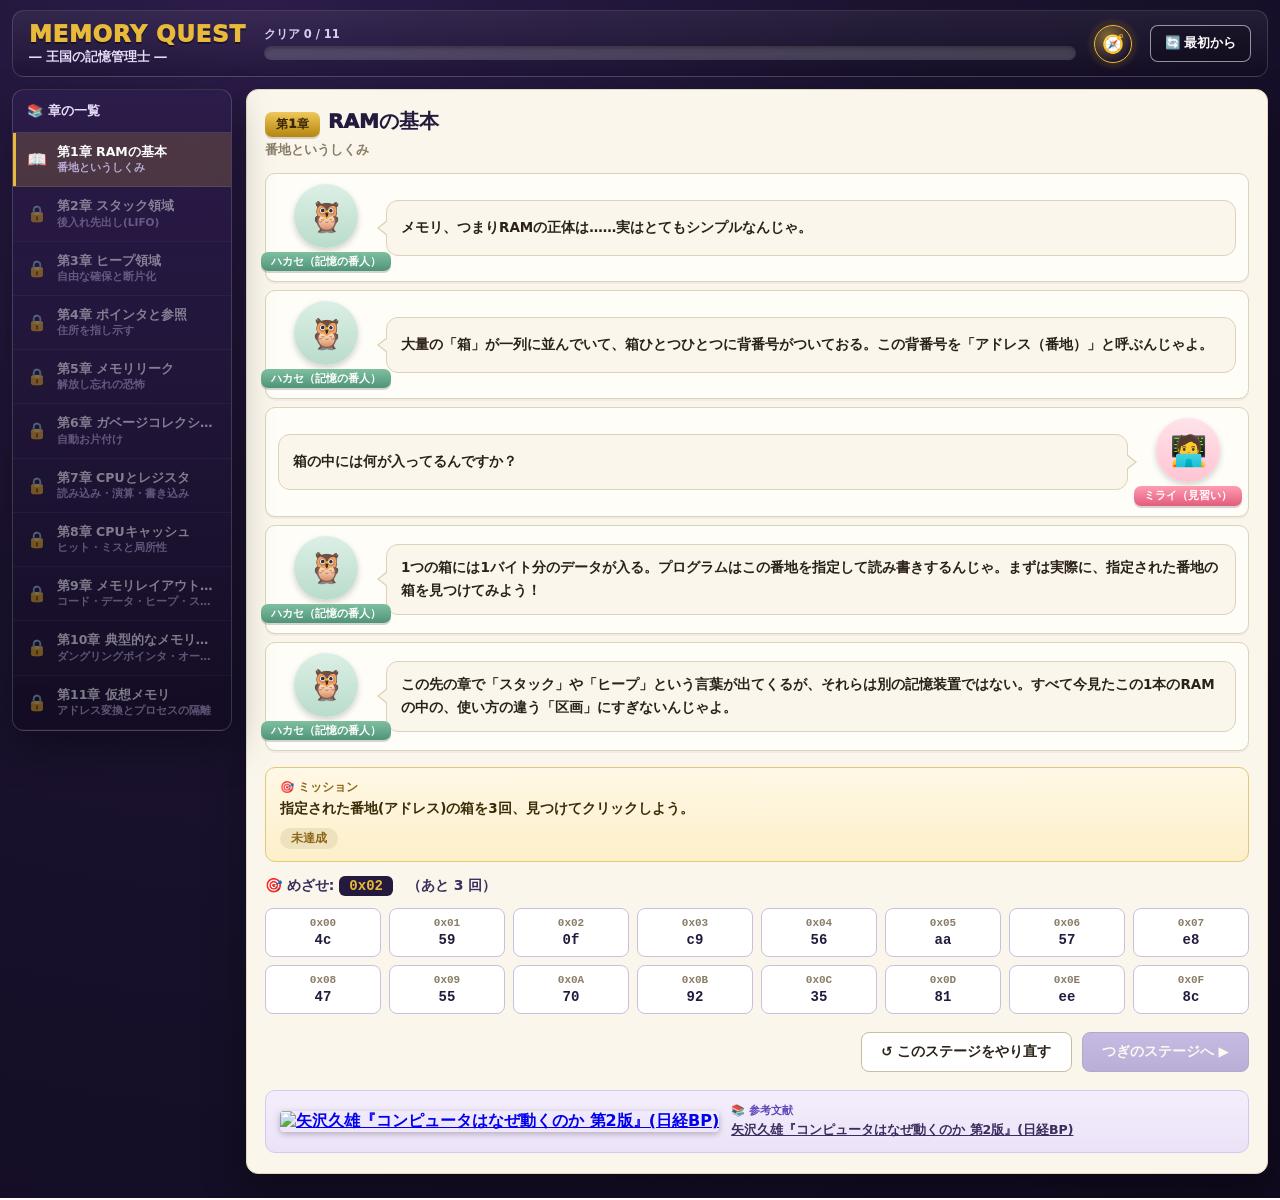
==== commit 9e9db004: "feat: og:imageを追加しSNSカードを大判化 - OGP画像(1200x630、ハブのimages/ogp/配信)を参照 - twitter:cardをsummary_large_imag" ====
--- a/index.html
+++ b/index.html
@@ -12,7 +12,10 @@
 <meta property="og:title" content="MEMORY QUEST ― ゲームで学ぶメモリの仕組み（王国の記憶管理士）">
 <meta property="og:description" content="RAM・スタック・ヒープから仮想メモリまで、メモリの仕組みを体験して学べる無料学習ゲーム。">
 <meta property="og:url" content="https://informatics.habatakijuku.com/memory-quest/">
-<meta name="twitter:card" content="summary">
+<meta property="og:image" content="https://informatics.habatakijuku.com/images/ogp/memory-quest.png">
+<meta property="og:image:width" content="1200">
+<meta property="og:image:height" content="630">
+<meta name="twitter:card" content="summary_large_image">
 <link rel="icon" href="data:image/svg+xml,<svg xmlns=%22http://www.w3.org/2000/svg%22 viewBox=%220 0 100 100%22><text y=%22.9em%22 font-size=%2290%22>🧠</text></svg>">
 <script type="application/ld+json">
 {
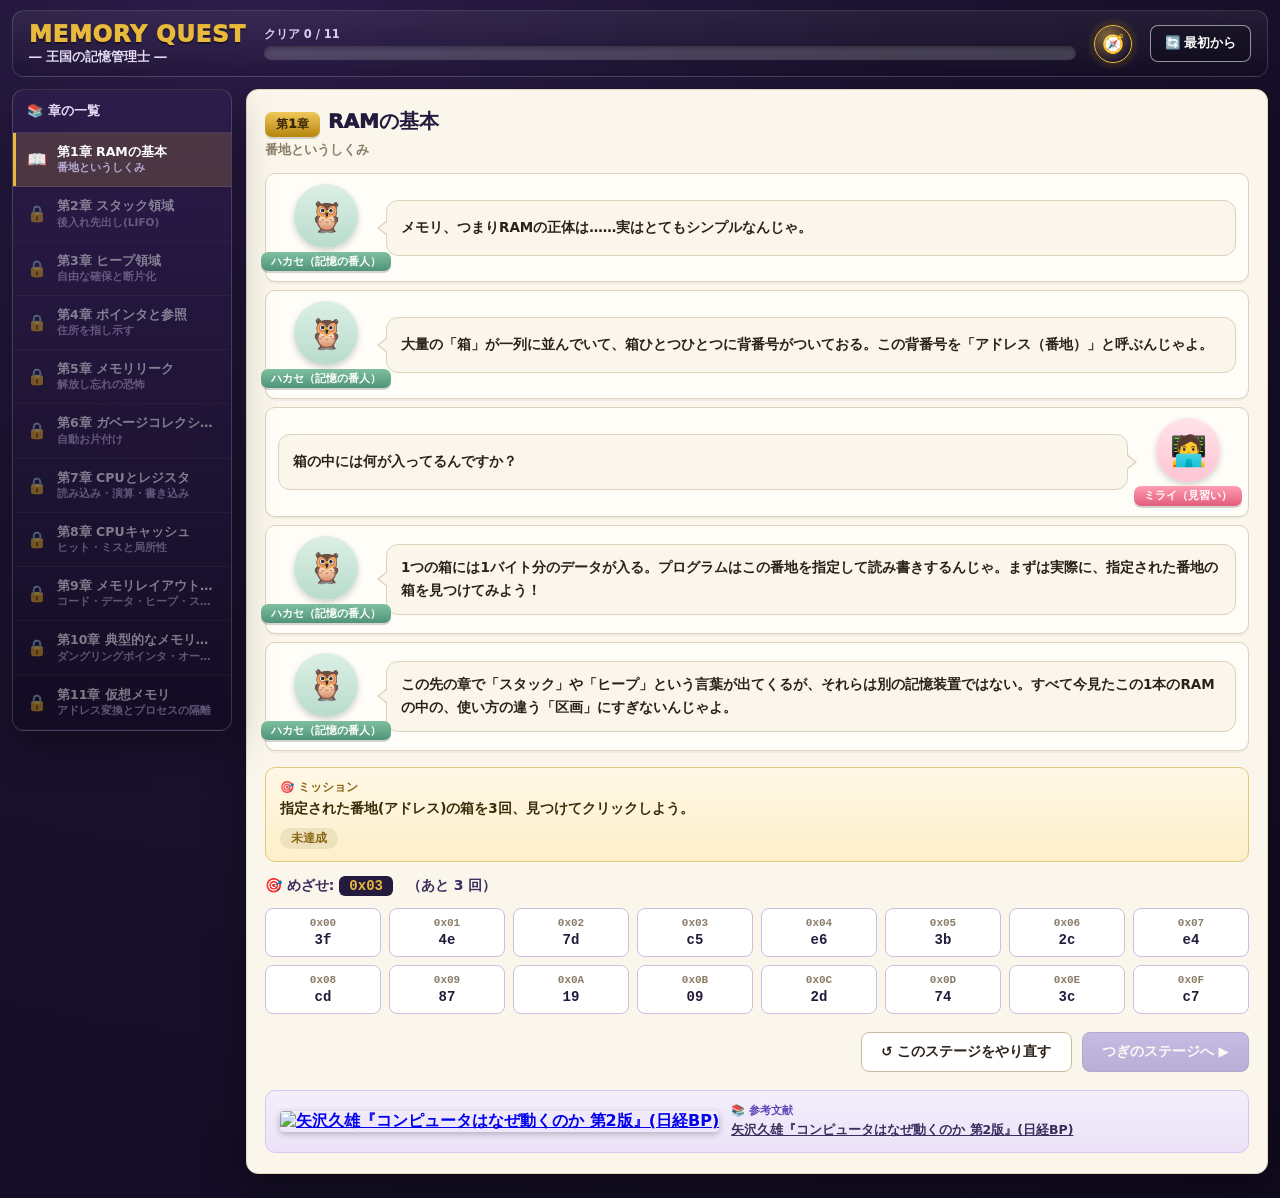
==== commit e03b1d51: "feat: クリア画面にシェアボタンとC POINTER DOJOへの導線を追加 Co-Authored-By: Claude Fable 5 <noreply@anthropic.com>" ====
--- a/index.html
+++ b/index.html
@@ -341,6 +341,11 @@
 .ending h2{font-size:24px;color:#241a3d;margin-bottom:12px}
 .ending p{font-size:14px;color:var(--muted);line-height:1.8;max-width:520px;margin:0 auto 8px}
 .ending-list{text-align:left;max-width:460px;margin:16px auto;font-size:13px;line-height:2;color:#3a2c5c;font-weight:700}
+
+/* ===== クリア画面のリンク ===== */
+.ending-links{display:flex;gap:10px;justify-content:center;flex-wrap:wrap;margin-top:14px}
+.ending-link{display:inline-block;padding:10px 18px;border-radius:9px;font-weight:900;font-size:14px;text-decoration:none;border:1px solid var(--line);background:var(--paper2);color:var(--ink)}
+.ending-link.share{background:#111;border-color:#222;color:#fff}
 </style>
 </head>
 <body>
@@ -737,6 +742,11 @@
         ✅ 仮想メモリ = ページテーブルによるアドレス変換とプロセスの隔離
       </div>
       <button class="btn btn-primary" id="btn-replay">↺ はじめから遊びなおす</button>
+      <div class="ending-links">
+        <a class="ending-link share" href="https://x.com/intent/post?text=${encodeURIComponent('MEMORY QUEST 全11章クリア！🎉 RAM・スタック・ヒープから仮想メモリまでゲームで学べる無料学習ゲーム')}&url=${encodeURIComponent('https://informatics.habatakijuku.com/memory-quest/')}" target="_blank" rel="noopener">𝕏 クリアを報告する</a>
+        <a class="ending-link" href="/c-pointer-dojo/">🥋 次はC言語で実践 ― C POINTER DOJO</a>
+        <a class="ending-link" href="/">🧭 他のクエストも遊ぶ</a>
+      </div>
     </div>
   `;
   qs('#btn-replay').addEventListener('click', ()=>{
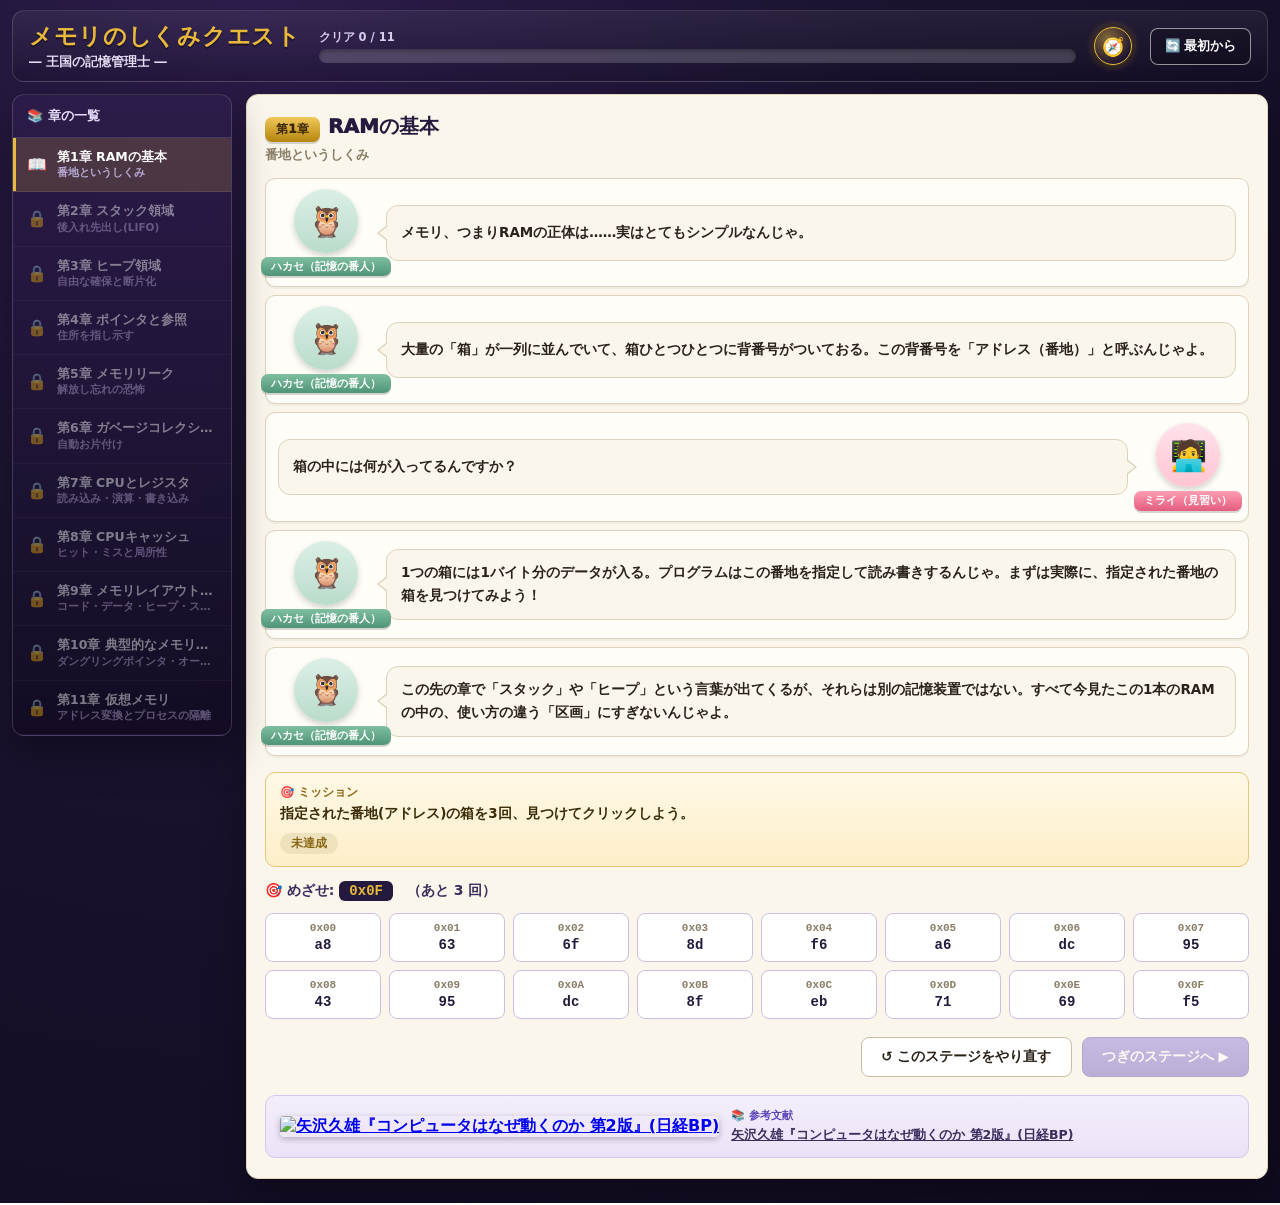
==== commit 16f3dc96: "feat: MEMORY QUESTをメモリのしくみクエストに改名 内容がイメージしやすい日本語名に変更（title/OGP/JSON-LD/ヘッダー/シェア文言）。 旧英語名はJSON-LDのalt" ====
--- a/index.html
+++ b/index.html
@@ -3,13 +3,13 @@
 <head>
 <meta charset="UTF-8">
 <meta name="viewport" content="width=device-width, initial-scale=1.0">
-<title>MEMORY QUEST ― ゲームで学ぶメモリの仕組み（王国の記憶管理士）</title>
+<title>メモリのしくみクエスト ― RAM・スタック・ヒープをゲームで学ぶ（王国の記憶管理士）</title>
 <meta name="description" content="RAM・スタック・ヒープ・ガベージコレクション・CPUキャッシュ・仮想メモリまで、プログラムとメモリの関係を全11章で体験しながら学べる無料学習ゲーム。ブラウザだけで遊べます。">
 <link rel="canonical" href="https://informatics.habatakijuku.com/memory-quest/">
 <meta property="og:type" content="website">
-<meta property="og:site_name" content="MEMORY QUEST">
+<meta property="og:site_name" content="メモリのしくみクエスト">
 <meta property="og:locale" content="ja_JP">
-<meta property="og:title" content="MEMORY QUEST ― ゲームで学ぶメモリの仕組み（王国の記憶管理士）">
+<meta property="og:title" content="メモリのしくみクエスト ― RAM・スタック・ヒープをゲームで学ぶ（王国の記憶管理士）">
 <meta property="og:description" content="RAM・スタック・ヒープから仮想メモリまで、メモリの仕組みを体験して学べる無料学習ゲーム。">
 <meta property="og:url" content="https://informatics.habatakijuku.com/memory-quest/">
 <meta property="og:image" content="https://informatics.habatakijuku.com/images/ogp/memory-quest.png">
@@ -21,7 +21,8 @@
 {
   "@context": "https://schema.org",
   "@type": "LearningResource",
-  "name": "MEMORY QUEST ― 王国の記憶管理士 ―",
+  "name": "メモリのしくみクエスト ― 王国の記憶管理士 ―",
+  "alternateName": "MEMORY QUEST",
   "description": "RAM・スタック・ヒープ・ガベージコレクション・CPUキャッシュ・仮想メモリまで、プログラムとメモリの関係を全11章で体験しながら学べる無料学習ゲーム。",
   "url": "https://informatics.habatakijuku.com/memory-quest/",
   "inLanguage": "ja",
@@ -352,7 +353,7 @@
 <div class="app-shell">
   <header class="game-header">
     <div class="brand">
-      <h1 class="brand-title">MEMORY QUEST</h1>
+      <h1 class="brand-title">メモリのしくみクエスト</h1>
       <div class="brand-sub">― 王国の記憶管理士 ―</div>
     </div>
     <div class="head-progress-wrap">
@@ -726,7 +727,7 @@
   const main = qs('#main-area');
   main.innerHTML = `
     <div class="ending">
-      <h2>🎉 メモリークエスト・クリア！</h2>
+      <h2>🎉 メモリのしくみクエスト・クリア！</h2>
       <p>RAM・スタック・ヒープ・ポインタ・メモリリーク・ガベージコレクション・CPUとレジスタ・キャッシュ・メモリレイアウト・典型的なバグ・仮想メモリ。<br>王国の記憶管理士として、メモリの仕組みをひと通り体験できたね。</p>
       <div class="ending-list">
         ✅ RAM = 番地付きの箱の集まり<br>
@@ -743,8 +744,8 @@
       </div>
       <button class="btn btn-primary" id="btn-replay">↺ はじめから遊びなおす</button>
       <div class="ending-links">
-        <a class="ending-link share" href="https://x.com/intent/post?text=${encodeURIComponent('MEMORY QUEST 全11章クリア！🎉 RAM・スタック・ヒープから仮想メモリまでゲームで学べる無料学習ゲーム')}&url=${encodeURIComponent('https://informatics.habatakijuku.com/memory-quest/')}" target="_blank" rel="noopener">𝕏 クリアを報告する</a>
-        <a class="ending-link" href="/c-pointer-dojo/">🥋 次はC言語で実践 ― C POINTER DOJO</a>
+        <a class="ending-link share" href="https://x.com/intent/post?text=${encodeURIComponent('メモリのしくみクエスト 全11章クリア！🎉 RAM・スタック・ヒープから仮想メモリまでゲームで学べる無料学習ゲーム')}&url=${encodeURIComponent('https://informatics.habatakijuku.com/memory-quest/')}" target="_blank" rel="noopener">𝕏 クリアを報告する</a>
+        <a class="ending-link" href="/c-pointer-dojo/">🥋 次はC言語で実践 ― C言語ポインタ道場</a>
         <a class="ending-link" href="/">🧭 他のクエストも遊ぶ</a>
       </div>
     </div>
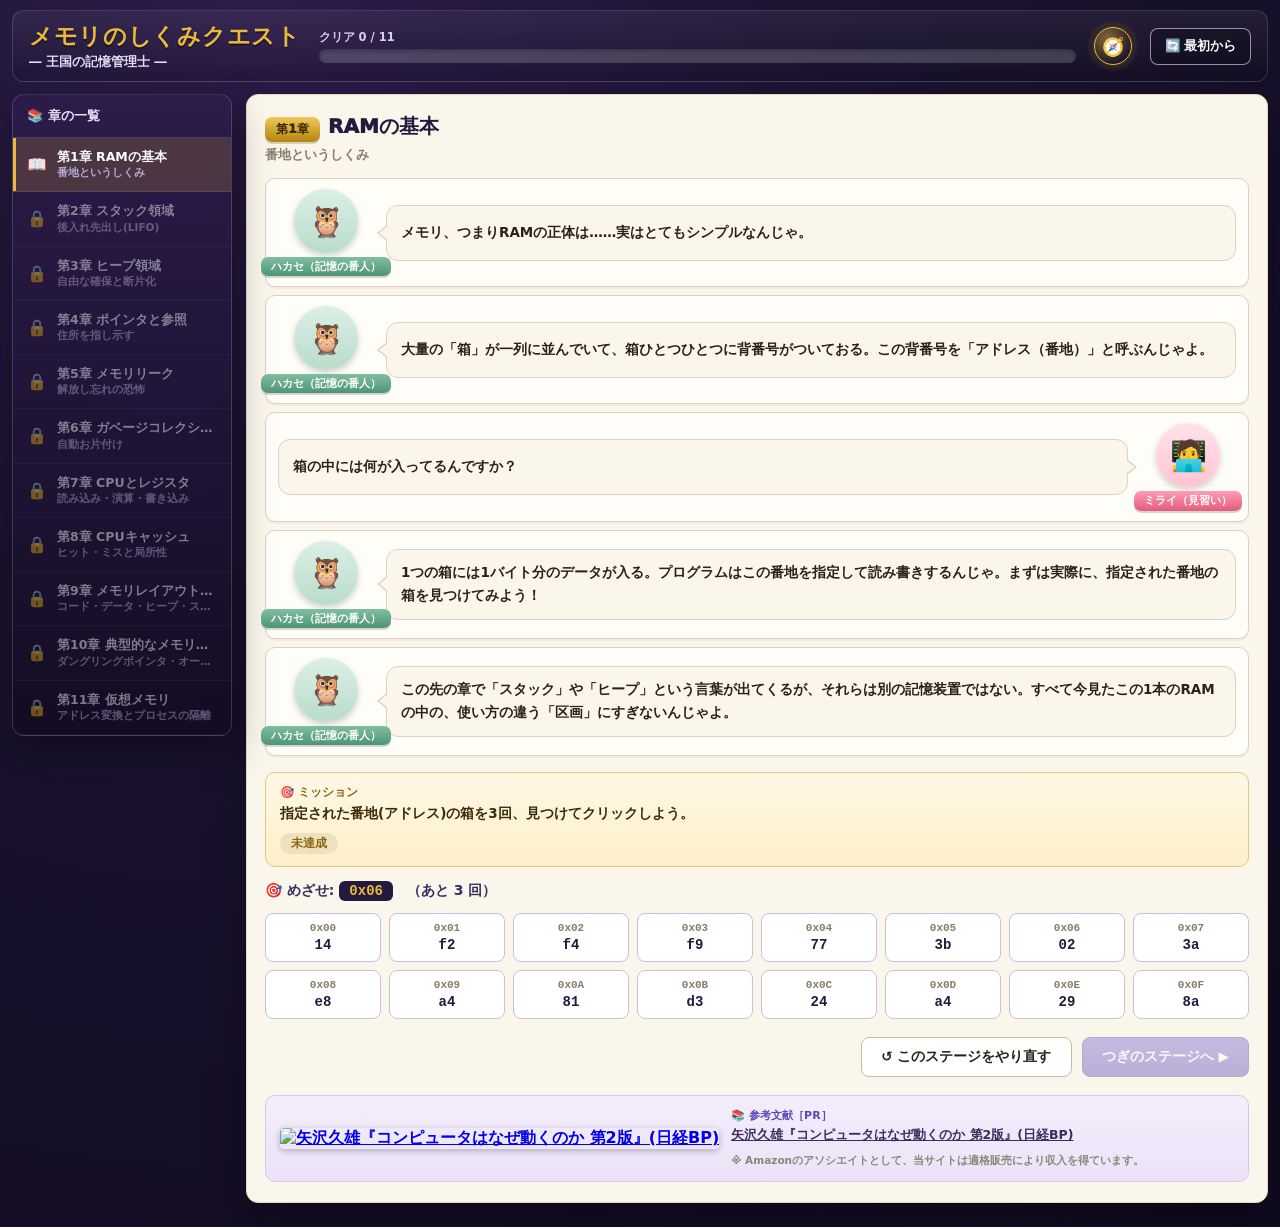
==== commit 2d3debb7: "feat: 書籍カードに［PR］表記とアソシエイト明示文を追加 Amazonアソシエイト規約とステマ規制(景表法)対応。 「参考文献［PR］」ラベル+「Amazonのアソシエイトとして、当サイトは 適" ====
--- a/index.html
+++ b/index.html
@@ -665,8 +665,9 @@
         <img src="${book.cover}" alt="${book.title}" class="book-cover">
       </a>
       <div class="book-info">
-        <div class="book-label">📚 参考文献</div>
+        <div class="book-label">📚 参考文献［PR］</div>
         <div class="book-title"><a href="${book.url}" target="_blank" rel="sponsored noopener">${book.title}</a></div>
+        <div class="pr-disclosure" style="font-size:10.5px;color:#8a8577;margin:8px 0 0;font-weight:600;line-height:1.5">※ Amazonのアソシエイトとして、当サイトは適格販売により収入を得ています。</div>
       </div>
     </div>
   `;
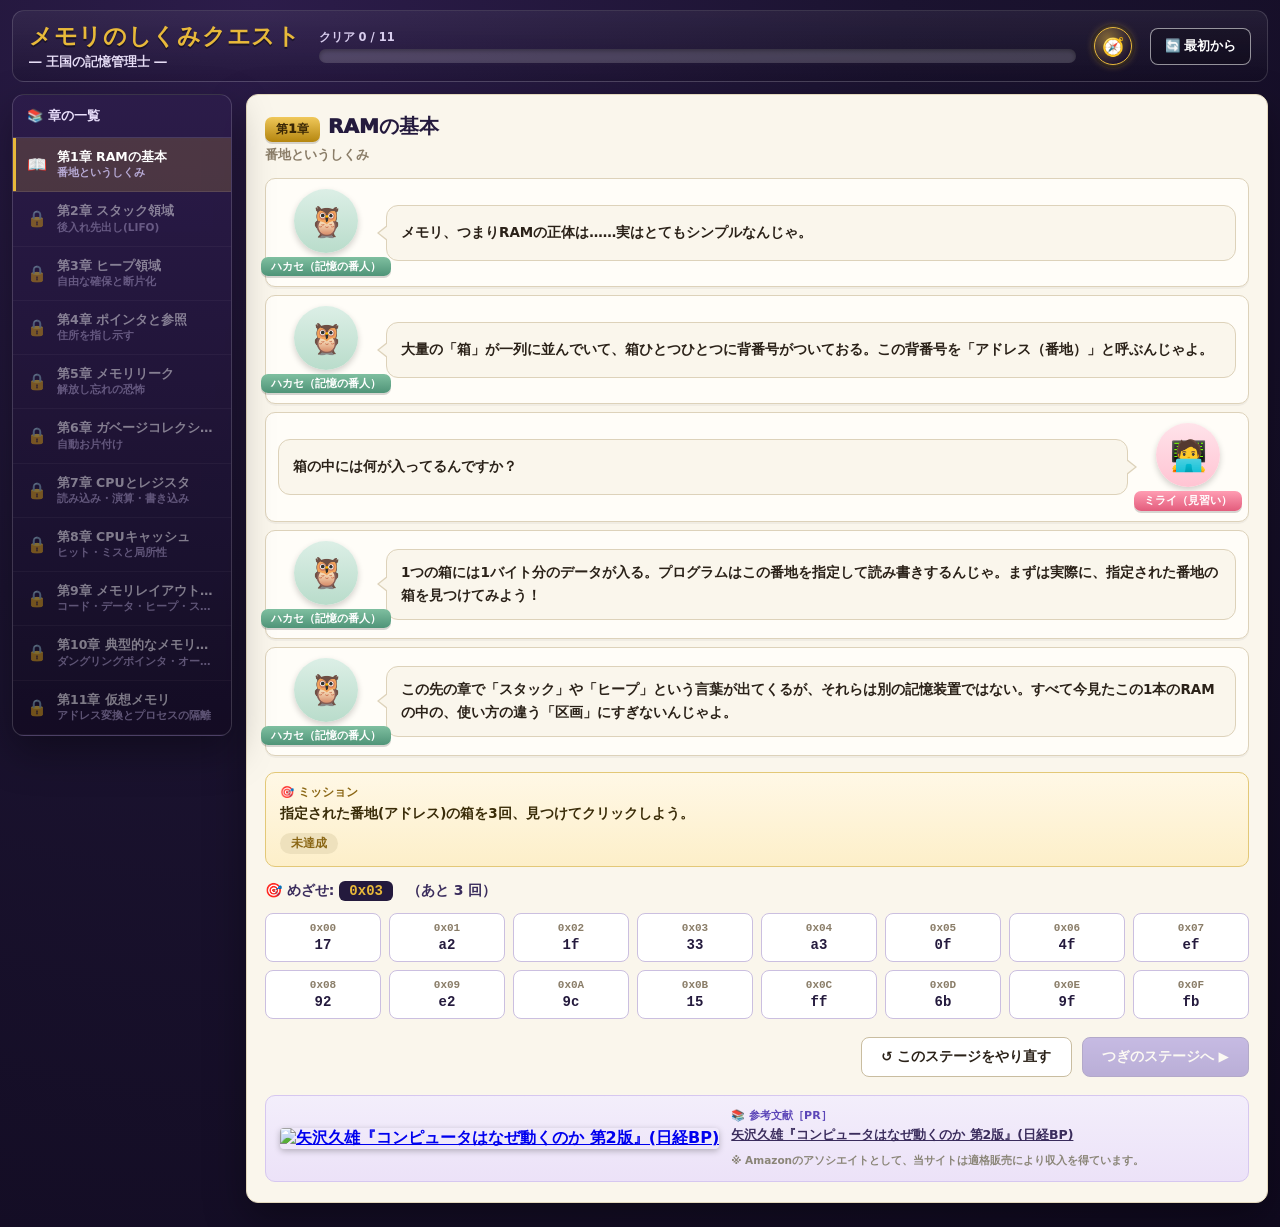
==== commit 6518cca7: "fix: 会話の吹き出し内で強調語のたびに改行される問題を修正 .dialog-bubble が display:flex + flex-direction:column だったため、 <strong" ====
--- a/index.html
+++ b/index.html
@@ -120,7 +120,7 @@
 .dialog-name{padding:3px 10px;border-radius:7px;color:#fff;font-weight:900;font-size:11px;line-height:1.2;box-shadow:0 2px 0 rgba(0,0,0,.16);white-space:nowrap;text-align:center;position:relative;z-index:2}
 .dialog-name.hakase{background:linear-gradient(#7fbfa0,#4f9478)}
 .dialog-name.mirai{background:linear-gradient(#ff9db3,#e35c7c)}
-.dialog-bubble{position:relative;align-self:center;background:var(--paper);border:1px solid var(--line);border-radius:12px;padding:11px 14px;color:var(--ink);font-size:13.5px;line-height:1.75;font-weight:700;min-height:56px;display:flex;flex-direction:column;justify-content:center}
+.dialog-bubble{position:relative;align-self:center;background:var(--paper);border:1px solid var(--line);border-radius:12px;padding:11px 14px;color:var(--ink);font-size:13.5px;line-height:1.75;font-weight:700;min-height:56px;align-content:center}
 .dialog-bubble::before{content:"";position:absolute;left:-10px;top:50%;transform:translateY(-50%);width:0;height:0;border-top:8px solid transparent;border-bottom:8px solid transparent;border-right:10px solid var(--line)}
 .dialog-bubble::after{content:"";position:absolute;left:-8px;top:50%;transform:translateY(-50%);width:0;height:0;border-top:7px solid transparent;border-bottom:7px solid transparent;border-right:9px solid var(--paper)}
 .dialog-row.right .dialog-bubble::before{left:auto;right:-10px;border-right:0;border-left:10px solid var(--line)}
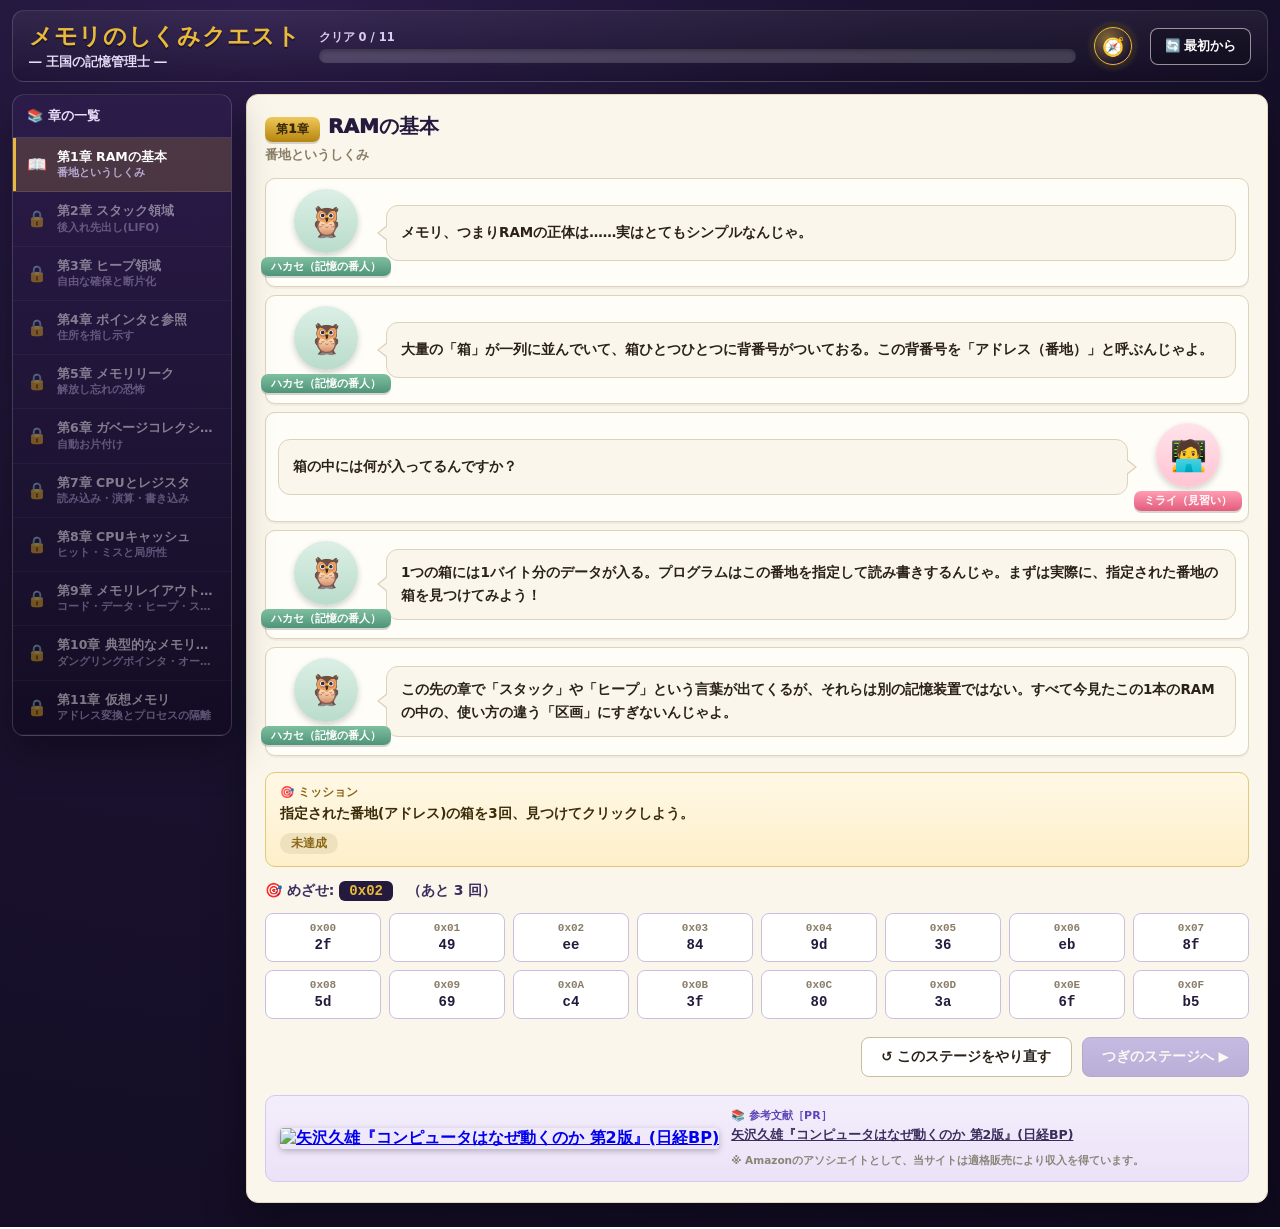
==== commit 9429fb96: "feat: はばたき塾共通の学習記録（my.habatakijuku.com）の sync.js を読み込む ログインしていれば進み具合を記録し、別の端末でも続きから学べるようにする。  Co-Aut" ====
--- a/index.html
+++ b/index.html
@@ -2100,5 +2100,6 @@
 loadProgress();
 mountStage(Math.min(state.currentIndex, state.unlocked - 1));
 </script>
+<script src="https://my.habatakijuku.com/sync.js" defer></script>
 </body>
 </html>
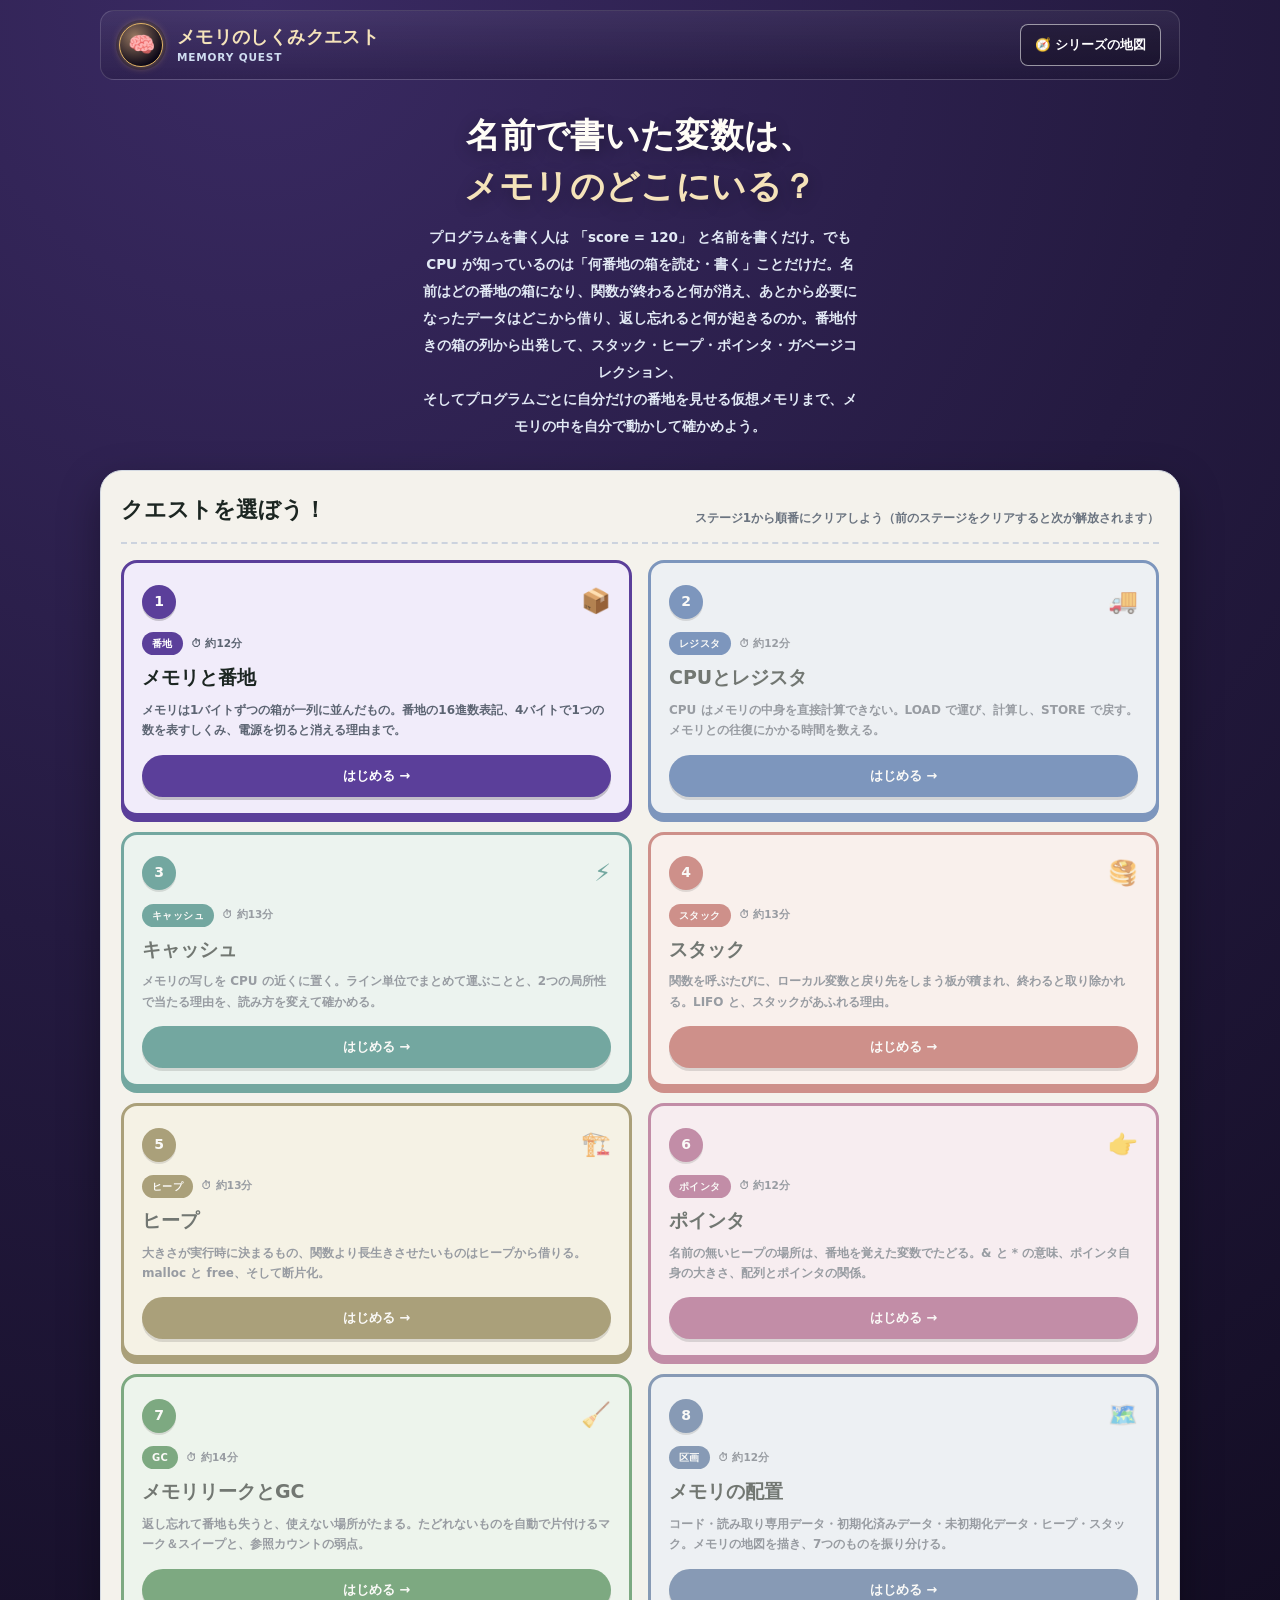
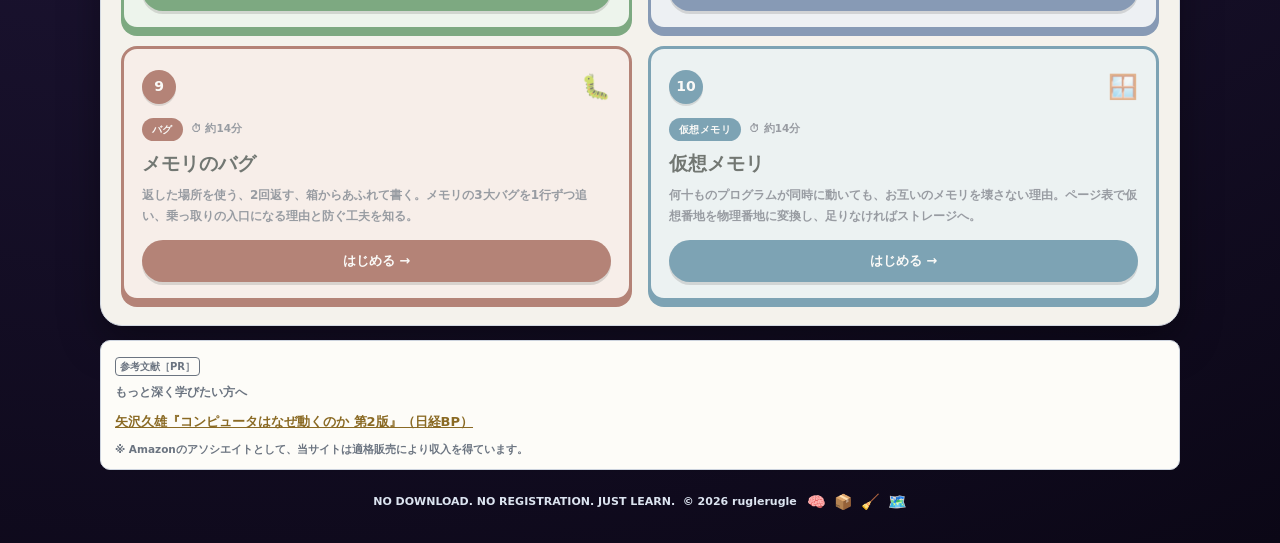
==== commit d02544d3: "feat: メモリのしくみクエストを全10ステージの授業型クエストに作り直し - 1ページのゲーム（11章）を、量子シリーズと同じ1ステージ1ページの構成に変更 - 人物をねこ博士とうさ美に統一し、番" ====
--- a/index.html
+++ b/index.html
@@ -3,35 +3,7 @@
 <head>
 <meta charset="UTF-8">
 <meta name="viewport" content="width=device-width, initial-scale=1.0">
-<title>メモリのしくみクエスト ― RAM・スタック・ヒープをゲームで学ぶ（王国の記憶管理士）</title>
-<meta name="description" content="RAM・スタック・ヒープ・ガベージコレクション・CPUキャッシュ・仮想メモリまで、プログラムとメモリの関係を全11章で体験しながら学べる無料学習ゲーム。ブラウザだけで遊べます。">
-<link rel="canonical" href="https://informatics.habatakijuku.com/memory-quest/">
-<meta property="og:type" content="website">
-<meta property="og:site_name" content="メモリのしくみクエスト">
-<meta property="og:locale" content="ja_JP">
-<meta property="og:title" content="メモリのしくみクエスト ― RAM・スタック・ヒープをゲームで学ぶ（王国の記憶管理士）">
-<meta property="og:description" content="RAM・スタック・ヒープから仮想メモリまで、メモリの仕組みを体験して学べる無料学習ゲーム。">
-<meta property="og:url" content="https://informatics.habatakijuku.com/memory-quest/">
-<meta property="og:image" content="https://informatics.habatakijuku.com/images/ogp/memory-quest.png">
-<meta property="og:image:width" content="1200">
-<meta property="og:image:height" content="630">
-<meta name="twitter:card" content="summary_large_image">
-<link rel="icon" href="data:image/svg+xml,<svg xmlns=%22http://www.w3.org/2000/svg%22 viewBox=%220 0 100 100%22><text y=%22.9em%22 font-size=%2290%22>🧠</text></svg>">
-<script type="application/ld+json">
-{
-  "@context": "https://schema.org",
-  "@type": "LearningResource",
-  "name": "メモリのしくみクエスト ― 王国の記憶管理士 ―",
-  "alternateName": "MEMORY QUEST",
-  "description": "RAM・スタック・ヒープ・ガベージコレクション・CPUキャッシュ・仮想メモリまで、プログラムとメモリの関係を全11章で体験しながら学べる無料学習ゲーム。",
-  "url": "https://informatics.habatakijuku.com/memory-quest/",
-  "inLanguage": "ja",
-  "learningResourceType": "learning activity",
-  "teaches": "メモリの仕組み（RAM・スタック・ヒープ・ポインタ・メモリリーク・ガベージコレクション・CPUキャッシュ・仮想メモリ）",
-  "isAccessibleForFree": true,
-  "author": { "@type": "Person", "name": "ruglerugle" }
-}
-</script>
+<meta name="theme-color" content="#241a40">
 <!-- Google tag (gtag.js) -->
 <script async src="https://www.googletagmanager.com/gtag/js?id=G-9RTQCP2HXM"></script>
 <script>
@@ -40,2066 +12,161 @@
   gtag('js', new Date());
   gtag('config', 'G-9RTQCP2HXM');
 </script>
-<style>
-*,*::before,*::after{box-sizing:border-box;margin:0;padding:0}
-html{-webkit-text-size-adjust:100%;text-size-adjust:100%}
-html,body{max-width:100vw;overflow-x:hidden}
-:root{
-  --bg1:#1b1330;--bg2:#2c1c4a;--bg3:#100a1f;
-  --paper:#faf6ec;--paper2:#fffdf8;--ink:#2a2118;--muted:#8a7d68;--line:#ddd2ba;
-  --gold:#e8b93a;--gold-dark:#b5860f;
-  --stack:#e0824a;--stack-dark:#a85a26;
-  --heap:#33a7a0;--heap-dark:#1f746f;
-  --ptr:#7a63d6;
-  --ok:#2f9e5c;--ok-bg:#e6f5ec;--ok-bd:#8fd1ab;
-  --ng:#c8433f;--ng-bg:#fbe9e8;--ng-bd:#e79a97;
-  --shadow:0 16px 40px rgba(0,0,0,.35);
-  --r:10px;--f:system-ui,-apple-system,"Hiragino Sans","Yu Gothic",sans-serif;
-  --m:ui-monospace,'Cascadia Code','SFMono-Regular',monospace;
+<title>メモリのしくみクエスト ― 変数はメモリのどこに置かれるのか 全10ステージの無料学習ゲーム</title>
+<meta name="description" content="プログラムの変数は、メモリのどこに、いつ置かれ、いつ片付けられるのか。番地・レジスタ・キャッシュ・スタック・ヒープ・ポインタ・メモリリークとGC・メモリの区画・メモリのバグ・仮想メモリまで、メモリの中を自分で動かしながら確かめる全10ステージの無料学習サイト。ねこ博士とうさ美が案内します。">
+<link rel="canonical" href="https://informatics.habatakijuku.com/memory-quest/">
+<meta property="og:type" content="website">
+<meta property="og:site_name" content="メモリのしくみクエスト">
+<meta property="og:locale" content="ja_JP">
+<meta property="og:title" content="メモリのしくみクエスト ― 変数はメモリのどこに置かれるのか 全10ステージの無料学習ゲーム">
+<meta property="og:description" content="名前で書いた変数は、メモリのどこに置かれるのか。番地からスタック・ヒープ・GC・仮想メモリまで、全10ステージ。">
+<meta property="og:url" content="https://informatics.habatakijuku.com/memory-quest/">
+<meta property="og:image" content="https://informatics.habatakijuku.com/images/ogp/memory-quest.png">
+<meta property="og:image:width" content="1200">
+<meta property="og:image:height" content="630">
+<meta name="twitter:card" content="summary_large_image">
+<link rel="icon" href="data:image/svg+xml,<svg xmlns=%22http://www.w3.org/2000/svg%22 viewBox=%220 0 100 100%22><text y=%22.9em%22 font-size=%2290%22>🧠</text></svg>">
+<link rel="stylesheet" href="design-system.css?v=20261108b">
+<script type="application/ld+json">
+{
+  "@context": "https://schema.org",
+  "@type": "LearningResource",
+  "name": "メモリのしくみクエスト",
+  "alternateName": "MEMORY QUEST",
+  "description": "プログラムの変数は、メモリのどこに、いつ置かれ、いつ片付けられるのか。番地・レジスタ・キャッシュ・スタック・ヒープ・ポインタ・メモリリークとGC・メモリの区画・メモリのバグ・仮想メモリまで、メモリの中を自分で動かしながら確かめる全10ステージの無料学習サイト。ねこ博士とうさ美が案内します。",
+  "url": "https://informatics.habatakijuku.com/memory-quest/",
+  "inLanguage": "ja",
+  "learningResourceType": "learning activity",
+  "educationalLevel": "中学生以上",
+  "teaches": "メモリ（RAM）と番地・レジスタ・キャッシュと局所性・スタックとスタックフレーム・ヒープと断片化・ポインタ・メモリリーク・ガベージコレクション・メモリの区画・解放後の使用とバッファオーバーフロー・仮想メモリとページ表",
+  "isAccessibleForFree": true,
+  "author": {
+    "@type": "Person",
+    "name": "ruglerugle"
+  }
 }
-body{font-family:var(--f);color:var(--ink);font-weight:600;min-height:100vh;
-  background:radial-gradient(circle at 20% 0%,var(--bg2) 0,var(--bg1) 40%,var(--bg3) 100%);}
-.app-shell{min-height:100vh;display:flex;flex-direction:column;gap:12px;padding:10px 12px 24px;}
-
-/* Header */
-.game-header{display:flex;align-items:center;gap:18px;flex-wrap:wrap;color:#fff;padding:10px 16px;
-  background:linear-gradient(180deg,rgba(255,255,255,.06),rgba(0,0,0,.12));border-radius:12px;border:1px solid rgba(255,255,255,.15)}
-.brand{display:flex;flex-direction:column;gap:2px;min-width:210px}
-.brand-title{font-size:23px;font-weight:950;letter-spacing:.03em;color:var(--gold);text-shadow:0 2px 0 rgba(0,0,0,.4)}
-.brand-sub{font-size:12.5px;font-weight:800;color:#e6ddf5}
-.head-progress-wrap{flex:1;min-width:160px;display:flex;flex-direction:column;gap:4px}
-.head-progress-label{font-size:11.5px;color:#d8cdee;font-weight:800}
-.head-progress{height:14px;background:rgba(255,255,255,.18);border-radius:999px;overflow:hidden;box-shadow:inset 0 2px 4px rgba(0,0,0,.3)}
-.head-progress-fill{height:100%;width:0;background:linear-gradient(90deg,#ffe28a,var(--gold));border-radius:999px;transition:width .4s}
-.head-reset{padding:9px 14px;border:1.5px solid rgba(255,255,255,.55);border-radius:8px;background:rgba(0,0,0,.2);color:#fff;font-size:12.5px;font-weight:800;cursor:pointer;white-space:nowrap}
-.head-reset:hover{background:rgba(255,255,255,.12)}
-a.head-reset{text-decoration:none;display:inline-flex;align-items:center}
-.head-reset.home-badge{width:38px;height:38px;padding:0;border-radius:50%;justify-content:center;background:radial-gradient(circle at 35% 30%, rgba(232,185,58,.5), rgba(30,20,50,1) 75%);border:1.5px solid var(--gold);box-shadow:0 0 0 3px rgba(0,0,0,.25),0 0 10px -2px var(--gold);font-size:18px}
-.head-reset.home-badge:hover{box-shadow:0 0 0 3px rgba(0,0,0,.25),0 0 16px 0 var(--gold);background:rgba(0,0,0,.12);transform:translateY(-2px) scale(1.07)}
-
-/* Layout */
-.game-layout{display:grid;grid-template-columns:220px minmax(0,1fr);gap:14px;align-items:start}
-@media(max-width:820px){.game-layout{grid-template-columns:1fr}}
-
-/* Sidebar */
-.side-panel{background:linear-gradient(180deg,rgba(44,28,74,.92),rgba(20,13,36,.95));border:1px solid rgba(255,255,255,.16);
-  border-radius:12px;box-shadow:var(--shadow);overflow:hidden;position:sticky;top:10px}
-@media(max-width:820px){.side-panel{position:static;overflow-x:auto}}
-.side-head{padding:12px 14px;font-size:13px;font-weight:900;color:#e9dffb;border-bottom:1px solid rgba(255,255,255,.14)}
-.side-list{display:flex;flex-direction:column}
-@media(max-width:820px){.side-list{flex-direction:row}}
-.side-item{display:flex;align-items:center;gap:10px;padding:11px 14px;border-bottom:1px solid rgba(255,255,255,.09);
-  color:#cfc3e6;cursor:pointer;user-select:none;touch-action:manipulation;min-width:0}
-@media(max-width:820px){.side-item{border-bottom:none;border-right:1px solid rgba(255,255,255,.09);flex:0 0 auto;min-width:150px}}
-.side-item:hover{background:rgba(255,255,255,.06)}
-.side-item.active{background:rgba(232,185,58,.18);box-shadow:inset 3px 0 0 var(--gold)}
-.side-item.locked{opacity:.45;cursor:not-allowed}
-.side-icon{font-size:16px;width:20px;text-align:center;flex-shrink:0}
-.side-text{min-width:0}
-.side-main{font-size:12.5px;font-weight:900;line-height:1.3;color:#fff;white-space:nowrap;overflow:hidden;text-overflow:ellipsis}
-.side-sub{font-size:10.5px;color:#b6a9d4;margin-top:1px;white-space:nowrap;overflow:hidden;text-overflow:ellipsis}
-
-/* Main area */
-.main-area{background:var(--paper);border:1px solid #e3d8bd;border-radius:12px;padding:18px 18px 20px;box-shadow:var(--shadow);min-height:520px}
-.chapter-head{margin-bottom:12px}
-.chapter-badge{display:inline-block;background:linear-gradient(#f0c85a,var(--gold-dark));color:#3a2705;border-radius:7px;
-  padding:4px 11px;font-size:12px;font-weight:950;letter-spacing:.02em;margin-right:8px;box-shadow:0 2px 0 rgba(0,0,0,.15)}
-.chapter-title{display:inline;font-size:20px;font-weight:950;color:#241a3d}
-.chapter-sub{font-size:13px;color:var(--muted);margin-top:4px;font-weight:700}
-
-/* Dialogue（net-quest/oop-gameと共通のdialog-row構造） */
-.dialogue-scene{display:flex;flex-direction:column;gap:8px;margin:14px 0 16px}
-.dialog-row{display:grid;grid-template-columns:96px minmax(0,1fr);gap:12px;align-items:stretch;border:1px solid var(--line);background:var(--paper2);border-radius:10px;padding:10px 12px;box-shadow:0 2px 0 rgba(0,0,0,.04)}
-.dialog-row.right{grid-template-columns:minmax(0,1fr) 96px}
-.dialog-row.right .dialog-character{order:2}
-.dialog-row.right .dialog-bubble{order:1}
-.dialog-character{display:flex;flex-direction:column;align-items:center;justify-content:center;gap:4px;min-width:0}
-.dialog-avatar{width:64px;height:64px;border-radius:50%;display:flex;align-items:center;justify-content:center;font-size:30px;box-shadow:0 3px 6px rgba(0,0,0,.18);flex-shrink:0;position:relative;z-index:1}
-.dialog-avatar.hakase{background:linear-gradient(#dcefe6,#b9dccb)}
-.dialog-avatar.mirai{background:linear-gradient(#ffe3ea,#ffc4d3)}
-.dialog-name{padding:3px 10px;border-radius:7px;color:#fff;font-weight:900;font-size:11px;line-height:1.2;box-shadow:0 2px 0 rgba(0,0,0,.16);white-space:nowrap;text-align:center;position:relative;z-index:2}
-.dialog-name.hakase{background:linear-gradient(#7fbfa0,#4f9478)}
-.dialog-name.mirai{background:linear-gradient(#ff9db3,#e35c7c)}
-.dialog-bubble{position:relative;align-self:center;background:var(--paper);border:1px solid var(--line);border-radius:12px;padding:11px 14px;color:var(--ink);font-size:13.5px;line-height:1.75;font-weight:700;min-height:56px;align-content:center}
-.dialog-bubble::before{content:"";position:absolute;left:-10px;top:50%;transform:translateY(-50%);width:0;height:0;border-top:8px solid transparent;border-bottom:8px solid transparent;border-right:10px solid var(--line)}
-.dialog-bubble::after{content:"";position:absolute;left:-8px;top:50%;transform:translateY(-50%);width:0;height:0;border-top:7px solid transparent;border-bottom:7px solid transparent;border-right:9px solid var(--paper)}
-.dialog-row.right .dialog-bubble::before{left:auto;right:-10px;border-right:0;border-left:10px solid var(--line)}
-.dialog-row.right .dialog-bubble::after{left:auto;right:-8px;border-right:0;border-left:9px solid var(--paper)}
-@media (max-width:700px){
-  .dialog-row,.dialog-row.right{grid-template-columns:74px minmax(0,1fr);padding:8px;gap:8px}
-  .dialog-row.right .dialog-character{order:0}
-  .dialog-row.right .dialog-bubble{order:1}
-  .dialog-avatar{width:52px;height:52px;font-size:24px}
-  .dialog-name{font-size:9.5px;padding:3px 7px}
-  .dialog-bubble{font-size:13px;padding:9px 11px;min-height:0}
-  .dialog-row.right .dialog-bubble::before{left:-10px;right:auto;border-left:0;border-right:10px solid var(--line)}
-  .dialog-row.right .dialog-bubble::after{left:-8px;right:auto;border-left:0;border-right:9px solid var(--paper)}
-}
-
-/* Mission box */
-.mission-box{background:linear-gradient(180deg,#fff8e6,#fdefc9);border:1px solid #e3c877;border-radius:10px;padding:12px 14px;margin-bottom:14px}
-.mission-label{font-size:11.5px;font-weight:950;color:#8a6614;margin-bottom:3px}
-.mission-text{font-size:13.5px;color:#3a2c08;font-weight:700;line-height:1.6}
-.mission-status{display:inline-block;margin-top:8px;padding:3px 11px;border-radius:999px;font-size:11.5px;font-weight:900;
-  background:#eee1bd;color:#8a6614}
-.mission-status.ok{background:var(--ok-bg);color:var(--ok);border:1px solid var(--ok-bd)}
-
-/* Stage nav */
-.stage-nav{display:flex;justify-content:flex-end;gap:10px;margin-top:18px;flex-wrap:wrap}
-.btn{border:1px solid #c9bda0;background:#fff;border-radius:8px;padding:.65rem 1.2rem;font-size:13.5px;cursor:pointer;
-  color:var(--ink);font-family:var(--f);font-weight:800;touch-action:manipulation;-webkit-tap-highlight-color:transparent}
-.btn:hover{background:#f4efe0}
-.btn-primary{background:linear-gradient(#7a63d6,#5b45b8);border-color:#4a3897;color:#fff;box-shadow:0 3px 0 #3a2c7a}
-.btn-primary:hover{opacity:.92;background:linear-gradient(#7a63d6,#5b45b8)}
-.btn-primary:disabled{opacity:.4;cursor:not-allowed;box-shadow:none}
-
-/* Generic choice buttons */
-.choice-list{display:flex;flex-wrap:wrap;gap:8px;margin-top:10px}
-.choice-btn{border:1.5px solid #b7a9d9;background:#fff;border-radius:8px;padding:.55rem 1rem;font-size:13px;font-weight:800;
-  cursor:pointer;color:#3a2c5c;touch-action:manipulation}
-.choice-btn:hover{background:#f2eefb}
-.choice-btn.choice-ok{background:var(--ok-bg);border-color:var(--ok-bd);color:var(--ok)}
-.choice-btn.choice-ng{background:var(--ng-bg);border-color:var(--ng-bd);color:var(--ng)}
-.quiz-q{font-size:13.5px;font-weight:850;color:#241a3d;margin-top:4px}
-
-/* ===== Stage1: RAM ===== */
-.ram-target{font-size:14px;font-weight:900;color:#3a2c5c;margin-bottom:12px}
-.addr-badge{display:inline-block;background:#241a3d;color:var(--gold);font-family:var(--m);padding:2px 10px;border-radius:6px;font-size:14px}
-.mem-grid{display:grid;grid-template-columns:repeat(8,1fr);gap:8px}
-@media(max-width:520px){.mem-grid{grid-template-columns:repeat(4,1fr)}}
-.mem-cell{background:#fff;border:1.5px solid #cbbfe0;border-radius:8px;padding:8px 4px;text-align:center;cursor:pointer;
-  display:flex;flex-direction:column;gap:3px;touch-action:manipulation;transition:transform .1s}
-.mem-cell:hover{border-color:var(--ptr);transform:translateY(-2px)}
-.mem-addr{font-family:var(--m);font-size:11px;color:var(--muted)}
-.mem-val{font-family:var(--m);font-size:14px;font-weight:800;color:#241a3d}
-.mem-cell.flash-ok{background:var(--ok-bg);border-color:var(--ok-bd)}
-.mem-cell.flash-ng{background:var(--ng-bg);border-color:var(--ng-bd)}
-
-/* ===== Shared: whole-RAM map (stack/heap share one memory) ===== */
-.ram-map{background:linear-gradient(180deg,#f3eefb,#ece2f8);border:1px solid #d6c7f0;border-radius:10px;padding:12px 14px;margin-bottom:16px}
-.ram-map-label{font-size:12px;font-weight:900;color:#4a3a78;margin-bottom:8px}
-.ram-map-bar{display:flex;height:42px;border-radius:8px;overflow:hidden;border:1.5px solid #b7a9d9}
-.ram-map-zone{position:relative;overflow:hidden;display:flex;align-items:center;justify-content:center;font-size:11px;font-weight:900;color:#3a2c5c;letter-spacing:.01em}
-.ram-map-zone.heap{background:#dbe6e3;flex:1.3}
-.ram-map-zone.free{background:repeating-linear-gradient(45deg,#efe9d8,#efe9d8 6px,#e4ddc8 6px,#e4ddc8 12px);color:#8a7d68;flex:0.7}
-.ram-map-zone.stack{background:#ecdfce;flex:1.3}
-.ram-map-fill{position:absolute;top:0;bottom:0;left:0;width:0;transition:width .35s ease}
-.ram-map-zone.heap .ram-map-fill{background:linear-gradient(90deg,#1f746f,#33a7a0)}
-.ram-map-zone.stack .ram-map-fill{left:auto;right:0;background:linear-gradient(270deg,#e0824a,#a85a26)}
-.ram-map-zone-label{position:relative;z-index:1;padding:0 6px;white-space:nowrap;color:#fff;text-shadow:0 1px 3px rgba(0,0,0,.55)}
-.ram-map-zone.active{outline:3px solid #5b45b8;outline-offset:-3px}
-.ram-map-zone.dim{background-image:repeating-linear-gradient(45deg,rgba(0,0,0,.08) 0 7px,transparent 7px 14px)}
-.ram-map-zone-label.dim-label{color:#6b6156;text-shadow:none;font-size:10.5px}
-.ram-map-note{font-size:11.5px;color:var(--muted);margin-top:8px;line-height:1.7}
-
-/* ===== Stage2: Stack ===== */
-.stack-stage{display:grid;grid-template-columns:200px minmax(0,1fr);gap:20px}
-@media(max-width:600px){.stack-stage{grid-template-columns:1fr}}
-.stack-visual{display:flex;flex-direction:column;align-items:center;gap:8px}
-.stack-col{display:flex;flex-direction:column-reverse;gap:6px;min-height:220px;justify-content:flex-start;width:100%}
-.stack-block{background:linear-gradient(180deg,#f0a870,var(--stack));border:1.5px solid var(--stack-dark);border-radius:8px;
-  padding:9px 10px;display:flex;justify-content:space-between;align-items:center;color:#3a1c05;font-weight:900;
-  box-shadow:0 3px 0 var(--stack-dark);animation:popIn .25s ease}
-.stack-block.top{outline:2px dashed #5b45b8;outline-offset:2px}
-.blk-var{font-family:var(--m);font-size:13.5px}
-.blk-frame{font-size:10.5px;background:rgba(0,0,0,.15);padding:2px 7px;border-radius:999px}
-.stack-base{font-size:11px;color:var(--muted);font-weight:800;border-top:2px solid #cbbfe0;padding-top:6px;width:100%;text-align:center}
-@keyframes popIn{from{opacity:0;transform:translateY(10px) scale(.9)}to{opacity:1;transform:none}}
-.step-desc{font-size:14px;font-weight:850;color:#241a3d;margin-bottom:10px;line-height:1.6}
-
-/* ===== Stage3: Heap ===== */
-.heap-row{display:grid;grid-template-columns:repeat(16,1fr);gap:5px;margin:14px 0}
-@media(max-width:640px){.heap-row{grid-template-columns:repeat(8,1fr)}}
-.heap-cell{height:40px;border-radius:6px;background:#efe9d8;border:1.5px dashed #c9bda0;display:flex;align-items:center;
-  justify-content:center;font-size:11px;font-weight:900;color:#fff;transition:background .2s}
-.heap-cell.filled{border-style:solid}
-.heap-stage.shake{animation:shakeX .4s}
-@keyframes shakeX{0%,100%{transform:translateX(0)}25%{transform:translateX(-6px)}75%{transform:translateX(6px)}}
-.heap-msg{margin-top:8px;font-size:13px;font-weight:850}
-.heap-msg.ng{color:var(--ng)}
-.heap-msg.ok{color:var(--ok)}
-.heap-legend{display:flex;gap:12px;flex-wrap:wrap;font-size:11.5px;font-weight:800;color:var(--muted);margin-top:6px}
-.legend-chip{display:inline-flex;align-items:center;gap:5px}
-.legend-swatch{width:12px;height:12px;border-radius:3px;display:inline-block}
-
-/* ===== Stage4: Pointer ===== */
-.ptr-board{display:grid;grid-template-columns:1fr 1fr;gap:16px;margin:14px 0}
-@media(max-width:600px){.ptr-board{grid-template-columns:1fr}}
-.ptr-board h4{font-size:12.5px;color:var(--muted);margin-bottom:8px}
-.chip{background:#fff;border:1.5px solid #b7a9d9;border-radius:9px;padding:10px 12px;margin-bottom:8px;cursor:pointer;
-  font-family:var(--m);font-size:13px;font-weight:800;color:#3a2c5c;touch-action:manipulation}
-.chip:hover{border-color:var(--ptr)}
-.chip.selected{background:#efeafb;border-color:var(--ptr);box-shadow:0 0 0 2px rgba(122,99,214,.25)}
-.chip.matched{background:var(--ok-bg);border-color:var(--ok-bd);color:var(--ok);cursor:default}
-.chip.flash-ng{background:var(--ng-bg);border-color:var(--ng-bd)}
-.ptr-hint{font-size:12.5px;color:var(--muted);line-height:1.6;margin-top:4px}
-
-/* ===== Stage5: Leak ===== */
-.gauge-row{display:flex;gap:6px;margin:12px 0}
-.gauge-cell{flex:1;height:34px;border-radius:6px;background:#efe9d8;border:1.5px solid #cbbfe0}
-.gauge-cell.filled{background:linear-gradient(180deg,#ef8b7f,var(--ng));border-color:#a12e2a}
-.leak-controls{display:flex;gap:10px;flex-wrap:wrap;margin:14px 0}
-.leak-progress{font-size:12.5px;color:var(--muted);font-weight:800;margin-top:6px}
-
-/* ===== Stage6: GC ===== */
-.ref-note{background:#f3eefb;border:1px solid #d6c7f0;border-radius:9px;padding:10px 12px;font-size:12.5px;line-height:1.8;
-  color:#3a2c5c;font-weight:700;margin-bottom:14px;white-space:pre-line}
-.gc-grid{display:grid;grid-template-columns:repeat(auto-fill,minmax(150px,1fr));gap:10px;margin-bottom:14px}
-.gc-card{background:#fff;border:1.5px solid var(--line);border-radius:10px;padding:11px}
-.gc-card-title{font-family:var(--m);font-size:13px;font-weight:900;margin-bottom:8px}
-.gc-btns{display:flex;gap:6px}
-.gc-btn{flex:1;border:1.5px solid #c9bda0;background:#fff;border-radius:7px;padding:6px 4px;font-size:11.5px;font-weight:850;cursor:pointer}
-.gc-btn.on{background:#e6f5ec;border-color:var(--ok-bd);color:var(--ok)}
-.gc-card.wrong{border-color:var(--ng-bd);background:var(--ng-bg)}
-.gc-card.right{border-color:var(--ok-bd)}
-.gc-card.sweeping{animation:sweep .6s forwards}
-@keyframes sweep{to{opacity:0;transform:scale(.7)}}
-.gc-hint{font-size:11px;color:var(--ng);margin-top:4px;font-weight:800}
-
-/* ===== Stage7: CPU & Registers ===== */
-.cpu-stage{display:flex;flex-direction:column;gap:14px;margin-bottom:14px}
-.cpu-panel{background:#fff;border:1.5px solid var(--line);border-radius:10px;padding:12px}
-.cpu-panel h4{font-size:12px;color:var(--muted);margin-bottom:8px}
-.reg-row{display:flex;gap:10px;flex-wrap:wrap;margin-bottom:12px}
-.reg-cell{flex:1;min-width:80px;background:linear-gradient(180deg,#fbecea,#f3d4d0);border:1.5px solid #c0392b;border-radius:8px;padding:10px;text-align:center}
-.reg-name{font-family:var(--m);font-size:11px;color:#8a2f22;font-weight:900}
-.reg-val{font-family:var(--m);font-size:18px;font-weight:900;color:#5c1a10;margin-top:4px}
-.reg-cell.flash{animation:regFlash .6s}
-@keyframes regFlash{0%{box-shadow:0 0 0 0 rgba(192,57,43,.55)}100%{box-shadow:0 0 0 14px rgba(192,57,43,0)}}
-.alu-box{background:linear-gradient(180deg,#fff6e0,#ffe6a8);border:1.5px solid #c98b1f;border-radius:8px;padding:12px;text-align:center;
-  font-weight:900;color:#7a5209;font-family:var(--m);font-size:13px;transition:transform .2s,box-shadow .2s}
-.alu-box.active{transform:scale(1.04);box-shadow:0 0 0 5px rgba(201,139,31,.3)}
-.cpu-flow-note{font-size:11.5px;color:var(--muted);margin-top:2px;line-height:1.6}
-
-/* ===== Stage8: Cache ===== */
-.cache-row{display:flex;gap:10px;flex-wrap:wrap;margin-bottom:10px}
-.cache-line{flex:1;min-width:90px;background:#efe9d8;border:1.5px dashed #c9bda0;border-radius:8px;padding:9px;text-align:center}
-.cache-line.filled{background:linear-gradient(180deg,#e6d9fb,#d3bdf5);border:1.5px solid var(--ptr)}
-.cache-line-tag{font-family:var(--m);font-size:11px;color:#5b45b8;font-weight:900}
-.cache-line-val{font-family:var(--m);font-size:16px;font-weight:900;color:#3a2c5c;margin-top:3px}
-.cache-line.flash-hit{animation:cacheHit .6s}
-.cache-line.flash-miss{animation:cacheMiss .5s}
-@keyframes cacheHit{0%{box-shadow:0 0 0 0 rgba(47,158,92,.6)}100%{box-shadow:0 0 0 14px rgba(47,158,92,0)}}
-@keyframes cacheMiss{0%,100%{transform:translateX(0)}25%{transform:translateX(-5px)}75%{transform:translateX(5px)}}
-.access-log{display:flex;gap:6px;flex-wrap:wrap;margin-top:10px}
-.access-chip{font-family:var(--m);font-size:11px;font-weight:900;padding:4px 9px;border-radius:999px}
-.access-chip.hit{background:var(--ok-bg);color:var(--ok);border:1px solid var(--ok-bd)}
-.access-chip.miss{background:var(--ng-bg);color:var(--ng);border:1px solid var(--ng-bd)}
-.hit-rate{font-size:12px;font-weight:800;color:var(--muted);margin-top:8px}
-
-/* ===== Stage9: Memory layout ===== */
-.layout-map{display:flex;height:44px;border-radius:8px;overflow:hidden;border:1.5px solid #b7a9d9;margin-bottom:6px}
-.layout-zone{flex:1;display:flex;align-items:center;justify-content:center;font-size:10.5px;font-weight:900;color:#fff;
-  text-shadow:0 1px 3px rgba(0,0,0,.5);text-align:center;padding:0 4px}
-.layout-zone.code{background:linear-gradient(90deg,#5b45b8,#7a63d6)}
-.layout-zone.data{background:linear-gradient(90deg,#a85a26,#c98b1f)}
-.layout-zone.heap{background:linear-gradient(90deg,#1f746f,#33a7a0);flex:1.6}
-.layout-zone.gap{background:repeating-linear-gradient(45deg,#efe9d8,#efe9d8 6px,#e4ddc8 6px,#e4ddc8 12px);color:#8a7d68;text-shadow:none;flex:0.8}
-.layout-zone.stack{background:linear-gradient(90deg,#e0824a,#a85a26);flex:1.6}
-.layout-addr-note{display:flex;justify-content:space-between;align-items:center;font-size:11px;color:var(--muted);
-  margin-bottom:16px;border-top:1px dashed #c9bda0;padding-top:5px}
-.layout-grid{display:grid;grid-template-columns:repeat(auto-fill,minmax(220px,1fr));gap:10px}
-.layout-card{background:#fff;border:1.5px solid var(--line);border-radius:10px;padding:11px}
-.layout-card-title{font-size:13px;font-weight:850;color:#241a3d;margin-bottom:8px;line-height:1.5}
-.layout-btns{display:grid;grid-template-columns:1fr 1fr;gap:6px}
-.layout-btn{border:1.5px solid #c9bda0;background:#fff;border-radius:7px;padding:6px 4px;font-size:11px;font-weight:850;cursor:pointer}
-.layout-btn.on{background:#e6f5ec;border-color:var(--ok-bd);color:var(--ok)}
-.layout-card.wrong{border-color:var(--ng-bd);background:var(--ng-bg)}
-.layout-card.right{border-color:var(--ok-bd)}
-.layout-hint{font-size:11px;color:var(--ng);margin-top:6px;font-weight:800}
-
-/* ===== Stage10: Memory bugs ===== */
-.bug-section{border-top:2px dashed var(--line);padding-top:16px;margin-top:16px}
-.bug-section:first-child{border-top:none;padding-top:0;margin-top:0}
-.bug-heading{font-size:14px;font-weight:900;color:#241a3d;margin-bottom:8px;display:flex;align-items:center;gap:8px}
-.bug-alert{background:var(--ng-bg);border:1.5px solid var(--ng-bd);border-radius:9px;padding:10px 12px;font-size:13px;
-  font-weight:800;color:#7a231f;margin-top:10px}
-.bug-ok{background:var(--ok-bg);border:1.5px solid var(--ok-bd);border-radius:9px;padding:10px 12px;font-size:13px;
-  font-weight:800;color:#1f5c37;margin-top:10px}
-.bug-cell-corrupt{animation:cacheMiss .5s}
-
-/* ===== Stage11: Virtual memory ===== */
-.vmem-proc{background:#fff;border:1.5px solid var(--line);border-radius:10px;padding:12px;margin-bottom:12px}
-.vmem-proc h4{font-size:12.5px;font-weight:900;margin-bottom:8px}
-.vmem-proc.proc-a h4{color:#5b45b8}
-.vmem-proc.proc-b h4{color:#a85a26}
-.vmem-pagetable{font-family:var(--m);font-size:11.5px;color:var(--muted);background:#f6f3ea;border-radius:6px;
-  padding:6px 9px;margin-top:8px;line-height:1.6}
-.vmem-arrow{text-align:center;font-size:18px;color:var(--muted);margin:6px 0}
-.vmem-arrow.active{color:var(--ptr);animation:regFlash .6s}
-
-/* ===== Book recommendation ===== */
-.book-box{display:flex;gap:12px;align-items:center;background:linear-gradient(180deg,#f3eefb,#ece2f8);
-  border:1px solid #d6c7f0;border-radius:10px;padding:12px 14px;margin-top:18px}
-.book-cover{width:56px;height:auto;border-radius:4px;box-shadow:0 2px 6px rgba(0,0,0,.25);flex-shrink:0}
-.book-info{min-width:0}
-.book-label{font-size:11px;font-weight:900;color:#5b45b8;margin-bottom:3px}
-.book-title{font-size:12.5px;font-weight:700;color:#3a2c5c;line-height:1.5}
-.book-title a{color:inherit;text-decoration:underline}
-
-/* Ending */
-.ending{text-align:center;padding:30px 10px}
-.ending h2{font-size:24px;color:#241a3d;margin-bottom:12px}
-.ending p{font-size:14px;color:var(--muted);line-height:1.8;max-width:520px;margin:0 auto 8px}
-.ending-list{text-align:left;max-width:460px;margin:16px auto;font-size:13px;line-height:2;color:#3a2c5c;font-weight:700}
-
-/* ===== クリア画面のリンク ===== */
-.ending-links{display:flex;gap:10px;justify-content:center;flex-wrap:wrap;margin-top:14px}
-.ending-link{display:inline-block;padding:10px 18px;border-radius:9px;font-weight:900;font-size:14px;text-decoration:none;border:1px solid var(--line);background:var(--paper2);color:var(--ink)}
-.ending-link.share{background:#111;border-color:#222;color:#fff}
-</style>
+</script>
 </head>
 <body>
-<div class="app-shell">
-  <header class="game-header">
-    <div class="brand">
-      <h1 class="brand-title">メモリのしくみクエスト</h1>
-      <div class="brand-sub">― 王国の記憶管理士 ―</div>
+<div class="shell">
+  <nav class="topbar" aria-label="サイト情報">
+    <span class="brand-badge" aria-hidden="true">🧠</span>
+    <span class="brand-copy">
+      <strong>メモリのしくみクエスト</strong>
+      <small>MEMORY QUEST</small>
+    </span>
+    <a class="head-reset" style="margin-left:auto" href="/" title="情報の冒険（シリーズの地図）へ">🧭 シリーズの地図</a>
+  </nav>
+
+  <header class="hero">
+    <div class="hero-copy">
+      <h1><span class="line">名前で書いた変数は、</span><span class="line accent">メモリのどこにいる？</span></h1>
+      <p>プログラムを書く人は 「score = 120」 と名前を書くだけ。でも CPU が知っているのは「何番地の箱を読む・書く」ことだけだ。名前はどの番地の箱になり、関数が終わると何が消え、あとから必要になったデータはどこから借り、返し忘れると何が起きるのか。番地付きの箱の列から出発して、スタック・ヒープ・ポインタ・ガベージコレクション、<span class="nowrap">そしてプログラムごとに自分だけの番地を見せる仮想メモリまで、</span>メモリの中を自分で動かして確かめよう。</p>
     </div>
-    <div class="head-progress-wrap">
-      <div class="head-progress-label" id="progress-label">クリア 0 / 6</div>
-      <div class="head-progress"><div class="head-progress-fill" id="progress-fill"></div></div>
-    </div>
-    <a class="head-reset home-badge" href="/" title="クエスト集トップへ" aria-label="クエスト集トップへ">🧭</a>
-    <button class="head-reset" id="btn-reset-all">🔄 最初から</button>
   </header>
 
-  <div class="game-layout">
-    <aside class="side-panel">
-      <div class="side-head">📚 章の一覧</div>
-      <div class="side-list" id="side-list"></div>
-    </aside>
-    <main class="main-area" id="main-area"></main>
-  </div>
+  <main>
+    <section class="board" aria-labelledby="quest-heading">
+      <div class="board-head">
+        <div><h2 id="quest-heading">クエストを選ぼう！</h2></div>
+        <p>ステージ1から順番にクリアしよう（前のステージをクリアすると次が解放されます）</p>
+      </div>
+
+      <div class="quest-grid">
+        <a class="quest-card" href="stage1.html" data-stage="1" style="--accent:#5b3f9a;--accent-bg:#f1ecfa">
+          <div class="q-top"><span class="q-num">1</span><span class="q-suit" aria-hidden="true">📦</span></div>
+          <div class="q-meta"><span class="q-tag">番地</span><span class="q-time">⏱ 約12分</span></div>
+          <div class="q-title">メモリと番地</div>
+          <p class="q-desc">メモリは1バイトずつの箱が一列に並んだもの。番地の16進数表記、4バイトで1つの数を表すしくみ、電源を切ると消える理由まで。</p>
+          <span class="q-cta">はじめる →</span>
+        </a>
+
+        <a class="quest-card" href="stage2.html" data-stage="2" style="--accent:#2f5a9e;--accent-bg:#e9eff8">
+          <div class="q-top"><span class="q-num">2</span><span class="q-suit" aria-hidden="true">🚚</span></div>
+          <div class="q-meta"><span class="q-tag">レジスタ</span><span class="q-time">⏱ 約12分</span></div>
+          <div class="q-title">CPUとレジスタ</div>
+          <p class="q-desc">CPU はメモリの中身を直接計算できない。LOAD で運び、計算し、STORE で戻す。メモリとの往復にかかる時間を数える。</p>
+          <span class="q-cta">はじめる →</span>
+        </a>
+
+        <a class="quest-card" href="stage3.html" data-stage="3" style="--accent:#1f766e;--accent-bg:#e7f5f2">
+          <div class="q-top"><span class="q-num">3</span><span class="q-suit" aria-hidden="true">⚡</span></div>
+          <div class="q-meta"><span class="q-tag">キャッシュ</span><span class="q-time">⏱ 約13分</span></div>
+          <div class="q-title">キャッシュ</div>
+          <p class="q-desc">メモリの写しを CPU の近くに置く。ライン単位でまとめて運ぶことと、2つの局所性で当たる理由を、読み方を変えて確かめる。</p>
+          <span class="q-cta">はじめる →</span>
+        </a>
+
+        <a class="quest-card" href="stage4.html" data-stage="4" style="--accent:#b5504a;--accent-bg:#fdefed">
+          <div class="q-top"><span class="q-num">4</span><span class="q-suit" aria-hidden="true">🥞</span></div>
+          <div class="q-meta"><span class="q-tag">スタック</span><span class="q-time">⏱ 約13分</span></div>
+          <div class="q-title">スタック</div>
+          <p class="q-desc">関数を呼ぶたびに、ローカル変数と戻り先をしまう板が積まれ、終わると取り除かれる。LIFO と、スタックがあふれる理由。</p>
+          <span class="q-cta">はじめる →</span>
+        </a>
+
+        <a class="quest-card" href="stage5.html" data-stage="5" style="--accent:#7a6a2f;--accent-bg:#f7f3e2">
+          <div class="q-top"><span class="q-num">5</span><span class="q-suit" aria-hidden="true">🏗️</span></div>
+          <div class="q-meta"><span class="q-tag">ヒープ</span><span class="q-time">⏱ 約13分</span></div>
+          <div class="q-title">ヒープ</div>
+          <p class="q-desc">大きさが実行時に決まるもの、関数より長生きさせたいものはヒープから借りる。malloc と free、そして断片化。</p>
+          <span class="q-cta">はじめる →</span>
+        </a>
+
+        <a class="quest-card" href="stage6.html" data-stage="6" style="--accent:#a14b7a;--accent-bg:#f9ebf3">
+          <div class="q-top"><span class="q-num">6</span><span class="q-suit" aria-hidden="true">👉</span></div>
+          <div class="q-meta"><span class="q-tag">ポインタ</span><span class="q-time">⏱ 約12分</span></div>
+          <div class="q-title">ポインタ</div>
+          <p class="q-desc">名前の無いヒープの場所は、番地を覚えた変数でたどる。& と * の意味、ポインタ自身の大きさ、配列とポインタの関係。</p>
+          <span class="q-cta">はじめる →</span>
+        </a>
+
+        <a class="quest-card" href="stage7.html" data-stage="7" style="--accent:#2f7a3b;--accent-bg:#eaf6ec">
+          <div class="q-top"><span class="q-num">7</span><span class="q-suit" aria-hidden="true">🧹</span></div>
+          <div class="q-meta"><span class="q-tag">GC</span><span class="q-time">⏱ 約14分</span></div>
+          <div class="q-title">メモリリークとGC</div>
+          <p class="q-desc">返し忘れて番地も失うと、使えない場所がたまる。たどれないものを自動で片付けるマーク＆スイープと、参照カウントの弱点。</p>
+          <span class="q-cta">はじめる →</span>
+        </a>
+
+        <a class="quest-card" href="stage8.html" data-stage="8" style="--accent:#3f6191;--accent-bg:#eaf0f8">
+          <div class="q-top"><span class="q-num">8</span><span class="q-suit" aria-hidden="true">🗺️</span></div>
+          <div class="q-meta"><span class="q-tag">区画</span><span class="q-time">⏱ 約12分</span></div>
+          <div class="q-title">メモリの配置</div>
+          <p class="q-desc">コード・読み取り専用データ・初期化済みデータ・未初期化データ・ヒープ・スタック。メモリの地図を描き、7つのものを振り分ける。</p>
+          <span class="q-cta">はじめる →</span>
+        </a>
+
+        <a class="quest-card" href="stage9.html" data-stage="9" style="--accent:#8a3a2a;--accent-bg:#f9ece8">
+          <div class="q-top"><span class="q-num">9</span><span class="q-suit" aria-hidden="true">🐛</span></div>
+          <div class="q-meta"><span class="q-tag">バグ</span><span class="q-time">⏱ 約14分</span></div>
+          <div class="q-title">メモリのバグ</div>
+          <p class="q-desc">返した場所を使う、2回返す、箱からあふれて書く。メモリの3大バグを1行ずつ追い、乗っ取りの入口になる理由と防ぐ工夫を知る。</p>
+          <span class="q-cta">はじめる →</span>
+        </a>
+
+        <a class="quest-card" href="stage10.html" data-stage="10" style="--accent:#2f6f8f;--accent-bg:#e8f2f7">
+          <div class="q-top"><span class="q-num">10</span><span class="q-suit" aria-hidden="true">🪟</span></div>
+          <div class="q-meta"><span class="q-tag">仮想メモリ</span><span class="q-time">⏱ 約14分</span></div>
+          <div class="q-title">仮想メモリ</div>
+          <p class="q-desc">何十ものプログラムが同時に動いても、お互いのメモリを壊さない理由。ページ表で仮想番地を物理番地に変換し、足りなければストレージへ。</p>
+          <span class="q-cta">はじめる →</span>
+        </a>
+      </div>
+    </section>
+
+    <div id="book-recommend"></div>
+  </main>
+
+  <footer>
+    <p>NO DOWNLOAD. NO REGISTRATION. JUST LEARN. &nbsp;© <span id="year"></span> ruglerugle</p>
+    <div class="footer-suits" aria-hidden="true"><span>🧠</span><span>📦</span><span>🧹</span><span>🗺️</span></div>
+  </footer>
 </div>
-
-<script>
-'use strict';
-
-const BOOKS = {
-  howComputerWorks: {
-    title: '矢沢久雄『コンピュータはなぜ動くのか 第2版』(日経BP)',
-    url: 'https://www.amazon.co.jp/dp/429600123X?tag=senjin-22',
-    cover: 'https://m.media-amazon.com/images/I/81pK80wyg+L._SY342_.jpg',
-  },
-  pointerMastery: {
-    title: '前橋和弥『新・標準プログラマーズライブラリ C言語 ポインタ完全制覇』(技術評論社)',
-    url: 'https://www.amazon.co.jp/dp/477419381X?tag=senjin-22',
-    cover: 'https://m.media-amazon.com/images/I/61+3Z4s+O-L._SY342_.jpg',
-  },
-  gcAlgorithms: {
-    title: '中村成洋・相川光『ガベージコレクションのアルゴリズムと実装』(秀和システム)',
-    url: 'https://www.amazon.co.jp/dp/4798025623?tag=senjin-22',
-    cover: 'https://m.media-amazon.com/images/I/51ihQN2UlbL._SY342_.jpg',
-  },
-  codUpper: {
-    title: 'パターソン&ヘネシー『コンピュータの構成と設計 第5版(上)』(日経BP)',
-    url: 'https://www.amazon.co.jp/dp/4822298426?tag=senjin-22',
-    cover: 'https://m.media-amazon.com/images/I/81HsbO-nQuL._SY342_.jpg',
-  },
-  codLower: {
-    title: 'パターソン&ヘネシー『コンピュータの構成と設計 第5版(下)』(日経BP)',
-    url: 'https://www.amazon.co.jp/dp/4822298434?tag=senjin-22',
-    cover: 'https://m.media-amazon.com/images/I/81uJfeNTsML._SY342_.jpg',
-  },
-  linuxMechanism: {
-    title: '武内覚『[試して理解]Linuxのしくみ 増補改訂版』(技術評論社)',
-    url: 'https://www.amazon.co.jp/dp/429713148X?tag=senjin-22',
-    cover: 'https://m.media-amazon.com/images/I/81apzDpO+0L._SY342_.jpg',
-  },
-};
-
-const STAGES = [
-  {
-    key:'ram', title:'RAMの基本', sub:'番地というしくみ',
-    missionText:'指定された番地(アドレス)の箱を3回、見つけてクリックしよう。',
-    dialogue:[
-      {who:'hakase', text:'メモリ、つまりRAMの正体は……実はとてもシンプルなんじゃ。'},
-      {who:'hakase', text:'大量の「箱」が一列に並んでいて、箱ひとつひとつに背番号がついておる。この背番号を「アドレス（番地）」と呼ぶんじゃよ。'},
-      {who:'mirai', text:'箱の中には何が入ってるんですか？'},
-      {who:'hakase', text:'1つの箱には1バイト分のデータが入る。プログラムはこの番地を指定して読み書きするんじゃ。まずは実際に、指定された番地の箱を見つけてみよう！'},
-      {who:'hakase', text:'この先の章で「スタック」や「ヒープ」という言葉が出てくるが、それらは別の記憶装置ではない。すべて今見たこの1本のRAMの中の、使い方の違う「区画」にすぎないんじゃよ。'},
-    ],
-    build: buildRam,
-    book: BOOKS.howComputerWorks,
-  },
-  {
-    key:'stack', title:'スタック領域', sub:'後入れ先出し(LIFO)',
-    missionText:'関数の呼び出し・終了に合わせて、変数をpush/popしてスタックの動きを体験しよう。',
-    dialogue:[
-      {who:'hakase', text:'関数を呼び出すたびに、スタックという領域に「積み木」が積まれていくんじゃ。'},
-      {who:'hakase', text:'これは後入れ先出し、英語でLIFO(Last In First Out)と呼ばれる仕組みでな。一番最後に積んだものが、一番先に取り除かれる。'},
-      {who:'mirai', text:'お皿を積み重ねるのと同じですね。上から順番にしか取れない……'},
-      {who:'hakase', text:'その通り。関数が終わって戻るときは、積んだ順とは逆の順番で片付けられていく。実際にやってみよう。'},
-      {who:'hakase', text:'注意してほしいのは、このスタックも第1章で見たRAMの箱の続きだということじゃ。次のヒープの章も、実は同じRAMの反対側を使っておる。'},
-    ],
-    build: buildStack,
-    book: BOOKS.pointerMastery,
-  },
-  {
-    key:'heap', title:'ヒープ領域', sub:'自由な確保と断片化',
-    missionText:'ヒープにデータを確保・解放して、断片化がなぜ起きるのかを確かめよう。',
-    dialogue:[
-      {who:'hakase', text:'一方でヒープは、スタックのように順番に積むのではなく、空いている場所を自由に選んで確保する領域じゃ。'},
-      {who:'mirai', text:'スタックとは別のメモリなんですか？'},
-      {who:'hakase', text:'いや、別物ではない。同じ1本のRAMの中で、スタックは片方の端から、ヒープはもう片方の端から向き合って使われておるんじゃ。下の全体マップを見てみよう。'},
-      {who:'hakase', text:'便利な反面、確保・解放を繰り返すと、あちこちに「隙間」ができてしまう。これを断片化と呼ぶんじゃ。実際に体験してみよう。'},
-    ],
-    build: buildHeap,
-    book: BOOKS.pointerMastery,
-  },
-  {
-    key:'pointer', title:'ポインタと参照', sub:'住所を指し示す',
-    missionText:'ポインタ変数を、それが指しているヒープ上のデータへ正しくつなげよう。',
-    dialogue:[
-      {who:'hakase', text:'ポインタとは、データの実体そのものではなく「住所（アドレス）」を持つ変数のことじゃ。'},
-      {who:'mirai', text:'住所……つまり、どこにあるかを覚えておくカードみたいなものですか？'},
-      {who:'hakase', text:'そうじゃ。スタック上の変数がヒープ上のデータの番地を持っていれば、いつでもそこへたどり着ける。実際につないで確かめてみよう。'},
-    ],
-    build: buildPointer,
-    book: BOOKS.pointerMastery,
-  },
-  {
-    key:'leak', title:'メモリリーク', sub:'解放し忘れの恐怖',
-    missionText:'解放を忘れるコードと、ちゃんと解放するコードを両方実行して違いを確かめよう。',
-    dialogue:[
-      {who:'hakase', text:'ヒープの確保には、必ず対になる「解放」が必要じゃ。もし解放を忘れると……'},
-      {who:'mirai', text:'忘れると、どうなるんですか？'},
-      {who:'hakase', text:'使われないメモリがどんどん溜まっていき、やがてメモリが尽きてしまう。これが「メモリリーク」じゃ。実際に確かめてみよう。'},
-    ],
-    build: buildLeak,
-    book: BOOKS.pointerMastery,
-  },
-  {
-    key:'gc', title:'ガベージコレクション', sub:'自動お片付け',
-    missionText:'どのデータが「もう参照されていないゴミ」かを見分けて、GCを実行しよう。',
-    dialogue:[
-      {who:'hakase', text:'ここでの仕上げとして、ガベージコレクション、略してGCじゃ。'},
-      {who:'mirai', text:'さっきのメモリリーク……自動で防いでくれる仕組みですか？'},
-      {who:'hakase', text:'その通り！どこからも参照されなくなったデータを自動で見つけて、解放してくれる仕組みじゃ。まずは、どのデータが「誰からも参照されていないゴミ」か見分けてみよう。'},
-    ],
-    build: buildGC,
-    book: BOOKS.gcAlgorithms,
-  },
-  {
-    key:'cpu', title:'CPUとレジスタ', sub:'読み込み・演算・書き込み',
-    missionText:'RAMの値をレジスタに読み込み(LOAD)、演算し(ADD)、結果をRAMに書き戻す(STORE)という流れを体験しよう。',
-    dialogue:[
-      {who:'hakase', text:'ここまで、RAMの中にデータがどう置かれるかを見てきたのう。ここからは、CPU自身がそのデータをどうやって読み書きしているのかを見てみよう。'},
-      {who:'mirai', text:'CPUは、RAMの中身を直接計算したりはしないんですか？'},
-      {who:'hakase', text:'できないんじゃ。CPUが計算に使えるのは、自分の中にある「レジスタ」という、ごく少数の小さな記憶場所だけ。だから①RAMの値をレジスタに読み込む(LOAD)、②レジスタ同士で計算する、③結果をレジスタからRAMへ書き戻す(STORE)、という3段階が必要になる。'},
-      {who:'mirai', text:'読み込んで、計算して、書き込む……なるほど。'},
-      {who:'hakase', text:'その通り。実際にこの3段階を、順番に体験してみよう。'},
-    ],
-    build: buildCpu,
-    book: BOOKS.codUpper,
-  },
-  {
-    key:'cache', title:'CPUキャッシュ', sub:'ヒット・ミスと局所性',
-    missionText:'同じアドレスや近くのアドレスへのアクセスを繰り返して、キャッシュのヒット・ミスと入れ替わりを体験しよう。',
-    dialogue:[
-      {who:'hakase', text:'さっきレジスタの話をしたが、実はCPUとRAMの間には、もうひとつ「キャッシュ」という仕組みがあるんじゃ。'},
-      {who:'mirai', text:'レジスタだけじゃダメなんですか？'},
-      {who:'hakase', text:'レジスタは数個しかない。かといって毎回RAMまで取りに行くのは遅い。そこで、最近使ったデータを手元に置いておく「キャッシュ」という小さな置き場を使うんじゃ。あればHIT（速い）、なければMISS（遅い、RAMまで取りに行く）じゃ。'},
-      {who:'mirai', text:'よく使うものを手元に置いておく、ということですね。'},
-      {who:'hakase', text:'その通り。実際にアクセスを繰り返して、HITとMISSを体験してみよう。'},
-    ],
-    build: buildCache,
-    book: BOOKS.codLower,
-  },
-  {
-    key:'layout', title:'メモリレイアウト全体像', sub:'コード・データ・ヒープ・スタック',
-    missionText:'コード領域・静的データ領域・ヒープ・スタックそれぞれに、どんなデータが置かれるかを見分けよう。',
-    dialogue:[
-      {who:'hakase', text:'ここまでヒープとスタックが同じRAMの両端を使う話をしたが、実は1本のRAMにはもっと多くの区画があるんじゃ。'},
-      {who:'mirai', text:'ヒープとスタック以外にも、区画があるんですか？'},
-      {who:'hakase', text:'そうじゃ。低い番地から順に「コード領域」「静的データ領域」「ヒープ」「（空き）」「スタック」と並んでおる。プログラムの命令そのものや、グローバル変数もこのRAMのどこかに置かれておるんじゃよ。'},
-      {who:'mirai', text:'命令もデータも、全部同じRAMの中にあるんですね。'},
-      {who:'hakase', text:'見分け方のコツを教えよう。ポイントは「コンパイラが、確保するタイミングと解放するタイミングを、コード上であらかじめ計算できるかどうか」じゃ。'},
-      {who:'mirai', text:'コンパイル時に分かるかどうか、ということですか？'},
-      {who:'hakase', text:'そうじゃ。ローカル変数や戻り先アドレスは、「この関数が呼ばれた瞬間に確保し、戻る瞬間に解放する」と、呼び出しの構造だけからタイミングが確定しておる。だからコンパイラはpush/popの命令をそのままコードに埋め込める。これがスタックじゃ。'},
-      {who:'mirai', text:'ヒープの方は、それができないんですね。'},
-      {who:'hakase', text:'その通り。malloc/newで確保するデータは、確保するサイズも、いつ解放されるか（あるいはされないか）も実行してみるまで分からん。だからコンパイラは前もって計算できず、実行時にヒープ管理の仕組みへ「貸してくれ」と頼むしかないんじゃ。'},
-      {who:'mirai', text:'スタックとヒープは分かりました。でも「コード領域」と「静的データ領域」は、どう見分けるんですか？'},
-      {who:'hakase', text:'まず「コード領域」は、そもそも変数ではない。プログラムの命令そのものが機械語に翻訳されて置かれる場所じゃ。コンパイル・リンクした時点で中身が確定し、実行中に書き換わることもない。だから普通は読み取り専用として扱われる。'},
-      {who:'mirai', text:'命令はデータとは別物で、置き場所も違う、ということですね。'},
-      {who:'hakase', text:'そうじゃ。次に「静的データ領域」。グローバル変数やstatic変数は、特定の関数呼び出しに紐づいておらん。プログラムが起動した瞬間に確保され、プログラムが終了するまでずっと存在し続ける。「1回の関数呼び出し分」ではなく「プログラム全体の実行期間」というのが、スタックとの決定的な違いじゃ。'},
-      {who:'mirai', text:'スタックは関数1回分、静的データはプログラム全体分、ということですか。'},
-      {who:'hakase', text:'その通り。まとめるとこうじゃ。命令そのものならコード領域。データで、プログラム全体を通して存在するなら静的データ領域。1回の関数呼び出し分だけならスタック。サイズや寿命が実行時にしか分からないならヒープ。この基準で、実際に見分けてみよう。'},
-    ],
-    build: buildLayout,
-    book: BOOKS.linuxMechanism,
-  },
-  {
-    key:'bugs', title:'典型的なメモリバグ', sub:'ダングリングポインタ・オーバーフロー',
-    missionText:'ダングリングポインタ・バッファオーバーフロー・スタックオーバーフローという3つの典型的なバグを体験しよう。',
-    dialogue:[
-      {who:'hakase', text:'ここでは、これまで学んだ知識を使って、メモリにまつわる典型的なバグを3つ見ていこう。'},
-      {who:'mirai', text:'ポインタやヒープ、スタックの話が、実際のバグにつながるんですね。'},
-      {who:'hakase', text:'その通り。仕組みを知っていれば、なぜそのバグが起きるのかが分かるようになる。順番に体験してみよう。'},
-    ],
-    build: buildBugs,
-    book: BOOKS.pointerMastery,
-  },
-  {
-    key:'vmem', title:'仮想メモリ', sub:'アドレス変換とプロセスの隔離',
-    missionText:'2つのプログラムが同じ仮想アドレスを使っても、物理RAM上では衝突しないことを確かめよう。',
-    dialogue:[
-      {who:'hakase', text:'最後に、とても大事な仕組み「仮想メモリ」の話をしよう。実は第1章で見たRAMの番地は、多くの場合そのまま物理的なRAMの番地ではないんじゃ。'},
-      {who:'mirai', text:'え、あれは本物の番地じゃなかったんですか？'},
-      {who:'hakase', text:'そうじゃ。プログラムが見ているのは「仮想アドレス」という、プログラムごとに用意された架空の番地じゃ。CPUの中のMMU（メモリ管理ユニット）が、ページテーブルという対応表を使って、それを本物の物理アドレスに変換しておる。'},
-      {who:'mirai', text:'じゃあ、違うプログラム同士が同じ番地を使ったら、ぶつかってしまいませんか？'},
-      {who:'hakase', text:'ぶつからんのじゃ。プログラムごとに別々のページテーブルを持っているから、同じ仮想アドレスでも変換先の物理アドレスは別々になる。これが、プログラム同士のメモリを守る「隔離」の仕組みじゃ。実際に確かめてみよう。'},
-    ],
-    build: buildVMem,
-    book: BOOKS.linuxMechanism,
-  },
-];
-
-/* ---------- shared state / persistence ---------- */
-const STORE_KEY = 'memoryQuestProgress';
-const state = { unlocked:1, cleared:new Set(), currentIndex:0 };
-
-function loadProgress(){
-  try{
-    const raw = JSON.parse(localStorage.getItem(STORE_KEY) || 'null');
-    if(raw){
-      state.unlocked = raw.unlocked || 1;
-      state.cleared = new Set(raw.cleared || []);
-    }
-  }catch(e){}
-  if (new URLSearchParams(location.search).has('all')) state.unlocked = STAGES.length;
-}
-function saveProgress(){
-  localStorage.setItem(STORE_KEY, JSON.stringify({unlocked:state.unlocked, cleared:[...state.cleared]}));
-}
-
-function qs(sel, root){ return (root||document).querySelector(sel); }
-function shuffle(arr){
-  const a = arr.slice();
-  for(let i=a.length-1;i>0;i--){ const j=Math.floor(Math.random()*(i+1)); [a[i],a[j]]=[a[j],a[i]]; }
-  return a;
-}
-
-/* ---------- shared: whole-RAM map (used by stack & heap stages) ---------- */
-const MAP_HEAP_CAP = 16;
-const MAP_STACK_CAP = 6;
-
-function ramMapHTML({active, heapUsed = 0, heapCap = MAP_HEAP_CAP, stackUsed = 0, stackCap = MAP_STACK_CAP}){
-  const heapPct = Math.min(100, Math.round(heapUsed / heapCap * 100));
-  const stackPct = Math.min(100, Math.round(stackUsed / stackCap * 100));
-  const heapActive = active === 'heap';
-  const stackActive = active === 'stack';
-  const heapInner = heapActive
-    ? `<div class="ram-map-fill" style="width:${heapPct}%"></div><span class="ram-map-zone-label">ヒープ → ${heapUsed}/${heapCap}</span>`
-    : `<span class="ram-map-zone-label dim-label">🔒 ヒープ（対象外）</span>`;
-  const stackInner = stackActive
-    ? `<div class="ram-map-fill" style="width:${stackPct}%"></div><span class="ram-map-zone-label">← スタック ${stackUsed}/${stackCap}</span>`
-    : `<span class="ram-map-zone-label dim-label">🔒 スタック（対象外）</span>`;
-  return `
-    <div class="ram-map">
-      <div class="ram-map-label">🗺️ これは同じ1本のRAM（メモリ）です。ヒープとスタックは両端から向き合って使われます。</div>
-      <div class="ram-map-bar">
-        <div class="ram-map-zone heap ${heapActive ? 'active' : 'dim'}">${heapInner}</div>
-        <div class="ram-map-zone free"><span class="ram-map-zone-label">空き</span></div>
-        <div class="ram-map-zone stack ${stackActive ? 'active' : 'dim'}">${stackInner}</div>
-      </div>
-      <div class="ram-map-note">枠で強調されている側が、今この章で実際に伸び縮みする領域じゃ。反対側の「🔒対象外」区画は、この演習ではヒープ・スタックそれぞれの割り当てサイズを固定して見せている。実際のOSではヒープがこの空きへ境界を広げて大きくなることもあるが、それは「新しくメモリをもらう」仕組みであり、今回のような「すでに持っている領域内の空きを再利用する」話とは別物じゃ。</div>
-    </div>
-  `;
-}
-
-/* ---------- sidebar / header ---------- */
-function renderSidebar(){
-  const list = qs('#side-list');
-  list.innerHTML = STAGES.map((s,i)=>{
-    const locked = i > state.unlocked - 1;
-    const cleared = state.cleared.has(i);
-    const active = i === state.currentIndex;
-    const icon = cleared ? '✅' : locked ? '🔒' : '📖';
-    return `<div class="side-item ${active?'active':''} ${locked?'locked':''}" data-index="${i}">
-      <span class="side-icon">${icon}</span>
-      <span class="side-text">
-        <div class="side-main">第${i+1}章 ${s.title}</div>
-        <div class="side-sub">${s.sub}</div>
-      </span>
-    </div>`;
-  }).join('');
-  list.querySelectorAll('.side-item').forEach(item=>{
-    item.addEventListener('click', ()=>{
-      const i = Number(item.dataset.index);
-      if(i > state.unlocked - 1) return;
-      mountStage(i);
-    });
-  });
-
-  qs('#progress-label').textContent = `クリア ${state.cleared.size} / ${STAGES.length}`;
-  qs('#progress-fill').style.width = (state.cleared.size / STAGES.length * 100) + '%';
-}
-
-qs('#btn-reset-all').addEventListener('click', ()=>{
-  if(!confirm('進行状況をすべてリセットして最初からやり直しますか？')) return;
-  state.unlocked = 1; state.cleared = new Set();
-  saveProgress();
-  mountStage(0);
-});
-
-/* ---------- dialogue renderer ---------- */
-function renderDialogue(lines){
-  return lines.map(l=>{
-    const isMirai = l.who === 'mirai';
-    const icon = l.who==='hakase' ? '🦉' : '🧑‍💻';
-    const name = l.who==='hakase' ? 'ハカセ（記憶の番人）' : 'ミライ（見習い）';
-    return `<div class="dialog-row${isMirai?' right':''}">
-      <div class="dialog-character"><div class="dialog-avatar ${l.who}">${icon}</div><div class="dialog-name ${l.who}">${name}</div></div>
-      <div class="dialog-bubble">${l.text}</div>
-    </div>`;
-  }).join('');
-}
-
-function renderBookHTML(book){
-  if(!book) return '';
-  return `
-    <div class="book-box">
-      <a href="${book.url}" target="_blank" rel="sponsored noopener">
-        <img src="${book.cover}" alt="${book.title}" class="book-cover">
-      </a>
-      <div class="book-info">
-        <div class="book-label">📚 参考文献［PR］</div>
-        <div class="book-title"><a href="${book.url}" target="_blank" rel="sponsored noopener">${book.title}</a></div>
-        <div class="pr-disclosure" style="font-size:10.5px;color:#8a8577;margin:8px 0 0;font-weight:600;line-height:1.5">※ Amazonのアソシエイトとして、当サイトは適格販売により収入を得ています。</div>
-      </div>
-    </div>
-  `;
-}
-
-/* ---------- stage mount / navigation ---------- */
-function mountStage(index){
-  state.currentIndex = index;
-  const meta = STAGES[index];
-  const main = qs('#main-area');
-  main.innerHTML = `
-    <div class="chapter-head">
-      <span class="chapter-badge">第${index+1}章</span><span class="chapter-title">${meta.title}</span>
-      <div class="chapter-sub">${meta.sub}</div>
-    </div>
-    <div class="dialogue-scene">${renderDialogue(meta.dialogue)}</div>
-    <div class="mission-box">
-      <div class="mission-label">🎯 ミッション</div>
-      <div class="mission-text">${meta.missionText}</div>
-      <div class="mission-status" id="mission-status">${state.cleared.has(index) ? '達成！' : '未達成'}</div>
-    </div>
-    <div class="stage-play" id="stage-play"></div>
-    <div class="stage-nav">
-      <button class="btn" id="btn-retry">↺ このステージをやり直す</button>
-      <button class="btn btn-primary" id="btn-next" ${state.cleared.has(index) ? '' : 'disabled'}>
-        ${index === STAGES.length-1 ? 'クリア画面へ ▶' : 'つぎのステージへ ▶'}
-      </button>
-    </div>
-    ${renderBookHTML(meta.book)}
-  `;
-  if(state.cleared.has(index)) qs('#mission-status').classList.add('ok');
-
-  qs('#btn-retry').addEventListener('click', ()=> mountStage(index));
-  qs('#btn-next').addEventListener('click', ()=>{
-    if(index === STAGES.length-1) showEnding();
-    else mountStage(index+1);
-  });
-
-  const ctx = {
-    complete(){
-      if(state.cleared.has(index)) return;
-      state.cleared.add(index);
-      state.unlocked = Math.max(state.unlocked, index+2);
-      saveProgress();
-      const statusEl = qs('#mission-status');
-      statusEl.textContent = '達成！';
-      statusEl.classList.add('ok');
-      qs('#btn-next').removeAttribute('disabled');
-      renderSidebar();
-    },
-  };
-  meta.build(qs('#stage-play'), ctx);
-  renderSidebar();
-  window.scrollTo({top:0, behavior:'smooth'});
-}
-
-function showEnding(){
-  const main = qs('#main-area');
-  main.innerHTML = `
-    <div class="ending">
-      <h2>🎉 メモリのしくみクエスト・クリア！</h2>
-      <p>RAM・スタック・ヒープ・ポインタ・メモリリーク・ガベージコレクション・CPUとレジスタ・キャッシュ・メモリレイアウト・典型的なバグ・仮想メモリ。<br>王国の記憶管理士として、メモリの仕組みをひと通り体験できたね。</p>
-      <div class="ending-list">
-        ✅ RAM = 番地付きの箱の集まり<br>
-        ✅ スタック = LIFOで積み上がる領域<br>
-        ✅ ヒープ = 自由確保・断片化が起きる領域<br>
-        ✅ ポインタ = 実体ではなく「住所」を持つ変数<br>
-        ✅ メモリリーク = 解放し忘れて溜まり続けること<br>
-        ✅ GC = 参照されなくなったデータの自動回収<br>
-        ✅ CPU = レジスタに読み込み(LOAD)・演算し・書き戻す(STORE)<br>
-        ✅ キャッシュ = よく使うデータを手元に置く高速な仕組み<br>
-        ✅ メモリレイアウト = コード・静的データ・ヒープ・スタックの配置<br>
-        ✅ 典型的なバグ = ダングリングポインタ・オーバーフロー<br>
-        ✅ 仮想メモリ = ページテーブルによるアドレス変換とプロセスの隔離
-      </div>
-      <button class="btn btn-primary" id="btn-replay">↺ はじめから遊びなおす</button>
-      <div class="ending-links">
-        <a class="ending-link share" href="https://x.com/intent/post?text=${encodeURIComponent('メモリのしくみクエスト 全11章クリア！🎉 RAM・スタック・ヒープから仮想メモリまでゲームで学べる無料学習ゲーム')}&url=${encodeURIComponent('https://informatics.habatakijuku.com/memory-quest/')}" target="_blank" rel="noopener">𝕏 クリアを報告する</a>
-        <a class="ending-link" href="/c-pointer-dojo/">🥋 次はC言語で実践 ― C言語ポインタ道場</a>
-        <a class="ending-link" href="/">🧭 他のクエストも遊ぶ</a>
-      </div>
-    </div>
-  `;
-  qs('#btn-replay').addEventListener('click', ()=>{
-    state.unlocked = 1; state.cleared = new Set();
-    saveProgress();
-    mountStage(0);
-  });
-  state.currentIndex = -1;
-  renderSidebar();
-}
-
-/* =====================================================================
-   Stage 1: RAM ― find the address
-   ===================================================================== */
-function buildRam(root, ctx){
-  const cellCount = 16;
-  const cells = Array.from({length:cellCount}, (_,i)=>({
-    addr:i,
-    val: Math.floor(Math.random()*256).toString(16).padStart(2,'0'),
-  }));
-  let correct = 0;
-  let target = Math.floor(Math.random()*cellCount);
-
-  root.innerHTML = `
-    <div class="ram-target" id="ram-target-line">🎯 めざせ: <span id="ram-target-addr" class="addr-badge"></span>　（あと <span id="ram-remain">3</span> 回）</div>
-    <div class="mem-grid" id="mem-grid"></div>
-  `;
-  const grid = qs('#mem-grid', root);
-  cells.forEach(c=>{
-    const d = document.createElement('div');
-    d.className = 'mem-cell';
-    d.dataset.addr = c.addr;
-    d.innerHTML = `<span class="mem-addr">0x${c.addr.toString(16).toUpperCase().padStart(2,'0')}</span><span class="mem-val">${c.val}</span>`;
-    grid.appendChild(d);
-  });
-
-  function refresh(){
-    qs('#ram-target-addr', root).textContent = '0x' + target.toString(16).toUpperCase().padStart(2,'0');
-    qs('#ram-remain', root).textContent = 3 - correct;
-  }
-  refresh();
-
-  grid.addEventListener('click', e=>{
-    const cell = e.target.closest('.mem-cell');
-    if(!cell) return;
-    const addr = Number(cell.dataset.addr);
-    if(addr === target){
-      cell.classList.add('flash-ok');
-      setTimeout(()=>cell.classList.remove('flash-ok'), 400);
-      correct++;
-      if(correct >= 3){
-        qs('#ram-target-line', root).textContent = '🎉 3つとも見つけたね！これがアドレスで箱を指定するということじゃ。';
-        ctx.complete();
-        return;
-      }
-      let next;
-      do{ next = Math.floor(Math.random()*cellCount); }while(next === target);
-      target = next;
-      refresh();
-    } else {
-      cell.classList.add('flash-ng');
-      setTimeout(()=>cell.classList.remove('flash-ng'), 400);
-    }
-  });
-}
-
-/* =====================================================================
-   Stage 2: Stack ― push / pop LIFO walkthrough
-   ===================================================================== */
-function buildStack(root, ctx){
-  const steps = [
-    {type:'push', label:'main() 開始 → 変数 a = 1 を確保', v:'a=1', frame:'main'},
-    {type:'push', label:'foo(2) を呼び出し → 引数 x = 2 をpush', v:'x=2', frame:'foo'},
-    {type:'push', label:'foo() の中で 変数 y = 3 を確保', v:'y=3', frame:'foo'},
-    {type:'pop',  label:'foo() が終了 → 一番上の変数がpopされる'},
-    {type:'pop',  label:'foo() の後片付け → もう一つpopされる'},
-    {type:'pop',  label:'main() が終了 → 最後の変数がpopされる'},
-  ];
-  let stepIndex = 0;
-  const stackArr = [];
-
-  root.innerHTML = `
-    <div id="ram-map-mount"></div>
-    <div class="stack-stage">
-      <div class="stack-visual">
-        <div class="stack-col" id="stack-col"></div>
-        <div class="stack-base">スタックの底</div>
-      </div>
-      <div class="stack-controls">
-        <p class="step-desc" id="step-desc"></p>
-        <div id="step-action"></div>
-      </div>
-    </div>
-  `;
-
-  function renderMap(){
-    qs('#ram-map-mount', root).innerHTML = ramMapHTML({active:'stack', heapUsed:0, stackUsed:stackArr.length});
-  }
-
-  function renderStack(){
-    const col = qs('#stack-col', root);
-    col.innerHTML = '';
-    stackArr.forEach((item, i)=>{
-      const b = document.createElement('div');
-      b.className = 'stack-block' + (i === stackArr.length-1 ? ' top' : '');
-      b.innerHTML = `<span class="blk-var">${item.v}</span><span class="blk-frame">${item.frame}</span>`;
-      col.appendChild(b);
-    });
-    renderMap();
-  }
-
-  function showStep(){
-    const step = steps[stepIndex];
-    qs('#step-desc', root).textContent = step.label;
-    const actionEl = qs('#step-action', root);
-
-    if(step.type === 'push'){
-      actionEl.innerHTML = `<button class="btn btn-primary" id="btn-do">つぎへ（push）</button>`;
-      qs('#btn-do', actionEl).addEventListener('click', ()=>{
-        stackArr.push({v:step.v, frame:step.frame});
-        renderStack();
-        advance();
-      });
-      return;
-    }
-
-    // pop step
-    if(stackArr.length <= 1){
-      actionEl.innerHTML = `<button class="btn btn-primary" id="btn-do">つぎへ（pop）</button>`;
-      qs('#btn-do', actionEl).addEventListener('click', ()=>{
-        stackArr.pop();
-        renderStack();
-        advance();
-      });
-      return;
-    }
-
-    const correctV = stackArr[stackArr.length-1].v;
-    const pool = shuffle(stackArr.map(s=>s.v)).slice(0,3);
-    if(!pool.includes(correctV)) pool[0] = correctV;
-    const options = shuffle(pool);
-    actionEl.innerHTML = `
-      <p class="quiz-q">Q. スタックの一番上（次にpopされるの）はどれ？</p>
-      <div class="choice-list">${options.map(o=>`<button class="choice-btn" data-v="${o}">${o}</button>`).join('')}</div>
-    `;
-    actionEl.querySelectorAll('.choice-btn').forEach(btn=>{
-      btn.addEventListener('click', ()=>{
-        if(btn.dataset.v === correctV){
-          btn.classList.add('choice-ok');
-          stackArr.pop();
-          renderStack();
-          setTimeout(advance, 500);
-        } else {
-          btn.classList.add('choice-ng');
-          setTimeout(()=>btn.classList.remove('choice-ng'), 400);
-        }
-      });
-    });
-  }
-
-  function advance(){
-    stepIndex++;
-    if(stepIndex >= steps.length){
-      qs('#step-desc', root).textContent = '🎉 すべてのpush/popが完了！これがLIFOの流れじゃ。';
-      qs('#step-action', root).innerHTML = '';
-      ctx.complete();
-      return;
-    }
-    showStep();
-  }
-
-  renderStack();
-  showStep();
-}
-
-/* =====================================================================
-   Stage 3: Heap ― allocate / free / fragmentation
-   ===================================================================== */
-function buildHeap(root, ctx){
-  const TOTAL = 16;
-  let heap = Array(TOTAL).fill(null);
-
-  const steps = [
-    {kind:'alloc', label:'A（サイズ4）を確保してみよう', size:4, tag:'A', color:'#e0824a', btn:'A を確保する'},
-    {kind:'alloc', label:'B（サイズ3）を確保してみよう', size:3, tag:'B', color:'#33a7a0', btn:'B を確保する'},
-    {kind:'alloc', label:'C（サイズ6）を確保してみよう', size:6, tag:'C', color:'#7a63d6', btn:'C を確保する'},
-    {kind:'free',  label:'B を解放してみよう（真ん中に隙間ができる）', tag:'B', btn:'B を解放する'},
-    {kind:'allocFail', label:'では D（サイズ4）を確保してみよう。空き容量はあるはずだが……？', size:4, tag:'D', color:'#c96bb0', btn:'D を確保してみる'},
-    {kind:'dialogue', lines:[
-      {who:'mirai', text:'空き領域とヒープ領域の空きを足せば4バイト確保できませんか？'},
-      {who:'hakase', text:'するどいのう！実は現実のOSでは、ヒープはこの外側の空きに向かって境界を広げ、大きくなることがあるんじゃ。じゃが、それは「すでに持っている領域の中から空きを見つける」のとは別の、OSに追加のメモリを頼む仕組みでな。しかも境界を広げても、新しい領域は端に追加されるだけで、途中にある3マス＋3マスの隙間が埋まるわけではない。今回は断片化の話だけに集中したいから、ヒープのサイズをこの16マスに固定して見せておるんじゃ。'},
-    ]},
-    {kind:'quiz', label:'なぜ D（サイズ4）を確保できなかったのでしょう？',
-      options:[
-        {t:'空き容量の合計が4バイトより少なかったから', ok:false},
-        {t:'空きはあるが、連続した4バイトの空きがなかったから（断片化）', ok:true},
-        {t:'ヒープという領域がそもそも存在しないから', ok:false},
-      ]},
-  ];
-  let stepIndex = 0;
-
-  root.innerHTML = `
-    <div id="ram-map-mount"></div>
-    <p class="step-desc" id="step-desc"></p>
-    <div class="heap-stage" id="heap-stage">
-      <div class="heap-row" id="heap-row"></div>
-      <div class="heap-msg" id="heap-msg"></div>
-      <div class="heap-legend">
-        <span class="legend-chip"><span class="legend-swatch" style="background:#e0824a"></span>A</span>
-        <span class="legend-chip"><span class="legend-swatch" style="background:#33a7a0"></span>B</span>
-        <span class="legend-chip"><span class="legend-swatch" style="background:#7a63d6"></span>C</span>
-        <span class="legend-chip"><span class="legend-swatch" style="background:#c96bb0"></span>D</span>
-      </div>
-      <p class="ptr-hint" style="margin-top:8px">※ この演習では、ヒープの区画をこの16マスに固定して見せておる。実際のOSではヒープが外側へ広がることもあるが、それでも新しく増える領域は端だけで、この16マスの中にできた隙間が自然に埋まるわけではない。</p>
-    </div>
-    <div id="step-action" style="margin-top:12px"></div>
-  `;
-
-  function renderMap(){
-    const heapUsed = heap.filter(Boolean).length;
-    qs('#ram-map-mount', root).innerHTML = ramMapHTML({active:'heap', heapUsed, stackUsed:0});
-  }
-
-  function renderHeap(){
-    const row = qs('#heap-row', root);
-    row.innerHTML = '';
-    heap.forEach(cell=>{
-      const d = document.createElement('div');
-      d.className = 'heap-cell' + (cell ? ' filled' : '');
-      if(cell){ d.style.background = cell.color; d.textContent = cell.tag; }
-      row.appendChild(d);
-    });
-    renderMap();
-  }
-
-  function tryAllocate(size, tag, color){
-    for(let i=0; i<=TOTAL-size; i++){
-      let fits = true;
-      for(let j=0;j<size;j++){ if(heap[i+j]){ fits=false; break; } }
-      if(fits){
-        for(let j=0;j<size;j++) heap[i+j] = {tag, color};
-        return true;
-      }
-    }
-    return false;
-  }
-  function freeTag(tag){
-    heap = heap.map(c => (c && c.tag === tag) ? null : c);
-  }
-
-  function showStep(){
-    const step = steps[stepIndex];
-    qs('#step-desc', root).textContent = step.label || '';
-    qs('#heap-msg', root).textContent = '';
-    qs('#heap-msg', root).className = 'heap-msg';
-    const actionEl = qs('#step-action', root);
-
-    if(step.kind === 'dialogue'){
-      actionEl.innerHTML = `<div class="dialogue-scene">${renderDialogue(step.lines)}</div><button class="btn btn-primary" id="btn-do">つぎへ</button>`;
-      qs('#btn-do', actionEl).addEventListener('click', advance);
-      return;
-    }
-
-    if(step.kind === 'quiz'){
-      const opts = shuffle(step.options);
-      actionEl.innerHTML = `<div class="choice-list">${opts.map(o=>`<button class="choice-btn" data-ok="${o.ok}">${o.t}</button>`).join('')}</div>`;
-      actionEl.querySelectorAll('.choice-btn').forEach(btn=>{
-        btn.addEventListener('click', ()=>{
-          if(btn.dataset.ok === 'true'){
-            btn.classList.add('choice-ok');
-            setTimeout(()=>{
-              qs('#step-desc', root).textContent = '🎉 その通り！これが「断片化」じゃ。空きの合計だけでなく、連続した空きが必要なんじゃよ。ヒープが外に広がる仕組みとは別の問題として、覚えておくとよい。';
-              actionEl.innerHTML = '';
-              ctx.complete();
-            }, 500);
-          } else {
-            btn.classList.add('choice-ng');
-            setTimeout(()=>btn.classList.remove('choice-ng'), 400);
-          }
-        });
-      });
-      return;
-    }
-
-    actionEl.innerHTML = `<button class="btn btn-primary" id="btn-do">${step.btn}</button>`;
-    qs('#btn-do', actionEl).addEventListener('click', ()=>{
-      if(step.kind === 'alloc'){
-        tryAllocate(step.size, step.tag, step.color);
-        renderHeap();
-        advance();
-      } else if(step.kind === 'free'){
-        freeTag(step.tag);
-        renderHeap();
-        advance();
-      } else if(step.kind === 'allocFail'){
-        const ok = tryAllocate(step.size, step.tag, step.color);
-        renderHeap();
-        const msg = qs('#heap-msg', root);
-        if(ok){
-          msg.textContent = '⚠ このデモでは確保できてしまいました（乱数状態が想定と違うようです）。次へ進もう。';
-          msg.classList.add('ok');
-          advance();
-        } else {
-          msg.textContent = '❌ 確保できませんでした：連続した4マスの空きがありません。';
-          msg.classList.add('ng');
-          qs('#heap-stage', root).classList.add('shake');
-          setTimeout(()=> qs('#heap-stage', root).classList.remove('shake'), 400);
-          setTimeout(advance, 900);
-        }
-      }
-    });
-  }
-
-  function advance(){
-    stepIndex++;
-    if(stepIndex >= steps.length) return;
-    showStep();
-  }
-
-  renderHeap();
-  showStep();
-}
-
-/* =====================================================================
-   Stage 4: Pointer matching
-   ===================================================================== */
-function buildPointer(root, ctx){
-  const heapObjs = [
-    {id:'0x100', data:'"Apple"'},
-    {id:'0x108', data:'"Banana"'},
-    {id:'0x110', data:'"Cherry"'},
-  ];
-  const ptrs = [
-    {name:'ptrA', addr:'0xFC', target:'0x108'},
-    {name:'ptrB', addr:'0xF8', target:'0x100'},
-  ];
-  let selected = null;
-  const matched = {};
-
-  root.innerHTML = `
-    <div class="mission-box" style="margin-bottom:14px">
-      <div class="mission-label">📋 お題</div>
-      <div class="mission-text">ptrA（スタックの0xFC番地に存在）は0x108番地、ptrB（スタックの0xF8番地に存在）は0x100番地のデータを指しています。</div>
-    </div>
-    <p class="ptr-hint">操作方法: ポインタを選んでから、対応するヒープのデータをクリックしよう。ポインタ変数自身もスタック上のアドレスに置かれていることに注目しよう。</p>
-    <div class="ptr-board">
-      <div>
-        <h4>スタック（ポインタ変数）</h4>
-        <div id="ptr-list"></div>
-      </div>
-      <div>
-        <h4>ヒープ（実データ）</h4>
-        <div id="heap-list"></div>
-      </div>
-    </div>
-    <div id="ptr-quiz"></div>
-  `;
-
-  function renderPtrList(){
-    const wrap = qs('#ptr-list', root);
-    wrap.innerHTML = ptrs.map(p=>{
-      const isMatched = matched[p.name];
-      const label = isMatched ? `${p.name}[${p.addr}] → ${matched[p.name]}` : `${p.name}[${p.addr}] → ?`;
-      const cls = isMatched ? 'matched' : (selected === p.name ? 'selected' : '');
-      return `<div class="chip ${cls}" data-name="${p.name}">${label}</div>`;
-    }).join('');
-    wrap.querySelectorAll('.chip').forEach(chip=>{
-      chip.addEventListener('click', ()=>{
-        const name = chip.dataset.name;
-        if(matched[name]) return;
-        selected = (selected === name) ? null : name;
-        renderPtrList();
-      });
-    });
-  }
-
-  function renderHeapList(){
-    const wrap = qs('#heap-list', root);
-    wrap.innerHTML = heapObjs.map(o=>{
-      const isMatched = Object.values(matched).includes(o.id);
-      return `<div class="chip ${isMatched?'matched':''}" data-id="${o.id}">${o.id} : ${o.data}</div>`;
-    }).join('');
-    wrap.querySelectorAll('.chip').forEach(chip=>{
-      chip.addEventListener('click', ()=>{
-        if(!selected) return;
-        const objId = chip.dataset.id;
-        const ptr = ptrs.find(p=>p.name === selected);
-        if(ptr.target === objId){
-          matched[selected] = objId;
-          selected = null;
-          renderPtrList();
-          renderHeapList();
-          if(Object.keys(matched).length === ptrs.length) showQuiz();
-        } else {
-          chip.classList.add('flash-ng');
-          setTimeout(()=>chip.classList.remove('flash-ng'), 400);
-        }
-      });
-    });
-  }
-
-  function showQuiz(){
-    const options = shuffle([
-      {t:'変わる（同じ実体を指しているから）', ok:true},
-      {t:'変わらない（ポインタはコピーだから）', ok:false},
-    ]);
-    qs('#ptr-quiz', root).innerHTML = `
-      <div class="mission-box" style="margin-top:14px">
-        <div class="mission-label">Q. ptrA が指す先（0x108 = Banana）の中身を書き換えると、元の Banana データは？</div>
-        <div class="choice-list">${options.map(o=>`<button class="choice-btn" data-ok="${o.ok}">${o.t}</button>`).join('')}</div>
-      </div>
-    `;
-    qs('#ptr-quiz', root).querySelectorAll('.choice-btn').forEach(btn=>{
-      btn.addEventListener('click', ()=>{
-        if(btn.dataset.ok === 'true'){
-          btn.classList.add('choice-ok');
-          setTimeout(ctx.complete, 400);
-        } else {
-          btn.classList.add('choice-ng');
-          setTimeout(()=>btn.classList.remove('choice-ng'), 400);
-        }
-      });
-    });
-  }
-
-  renderPtrList();
-  renderHeapList();
-}
-
-/* =====================================================================
-   Stage 5: Memory leak
-   ===================================================================== */
-function buildLeak(root, ctx){
-  const CAPACITY = 10;
-  let used = 0, hasLeaked = false, safeRuns = 0, quizShown = false;
-
-  root.innerHTML = `
-    <div class="leak-stage" id="leak-stage">
-      <div class="gauge-row" id="gauge-row"></div>
-      <div id="gauge-status" style="font-size:13px;font-weight:800;color:var(--muted)"></div>
-      <div class="leak-controls">
-        <button class="btn" id="btn-leak">❌ 解放し忘れコードを実行（確保のみ）</button>
-        <button class="btn" id="btn-safe">✅ ちゃんと解放するコードを実行（確保→解放）</button>
-        <button class="btn" id="btn-leak-reset">↺ ゲージをリセット</button>
-      </div>
-      <div class="leak-progress" id="leak-progress"></div>
-    </div>
-    <div id="leak-quiz"></div>
-  `;
-
-  function renderGauge(){
-    const row = qs('#gauge-row', root);
-    row.innerHTML = '';
-    for(let i=0;i<CAPACITY;i++){
-      const c = document.createElement('div');
-      c.className = 'gauge-cell' + (i < used ? ' filled' : '');
-      row.appendChild(c);
-    }
-    qs('#gauge-status', root).textContent = used >= CAPACITY ? '💥 メモリ不足！(Out of Memory)' : `使用中: ${used} / ${CAPACITY}`;
-  }
-  function renderProgress(){
-    qs('#leak-progress', root).textContent =
-      `リーク発生の確認: ${hasLeaked ? '✅ 完了' : '❌ まだ'}　／　解放版の実行: ${Math.min(safeRuns,5)} / 5`;
-  }
-
-  qs('#btn-leak', root).addEventListener('click', ()=>{
-    if(used >= CAPACITY) return;
-    used++;
-    if(used >= CAPACITY){
-      hasLeaked = true;
-      const stage = qs('#leak-stage', root);
-      stage.classList.add('shake');
-      setTimeout(()=>stage.classList.remove('shake'), 400);
-    }
-    renderGauge(); renderProgress(); checkProgress();
-  });
-  qs('#btn-safe', root).addEventListener('click', ()=>{
-    safeRuns++;
-    renderGauge(); renderProgress(); checkProgress();
-  });
-  qs('#btn-leak-reset', root).addEventListener('click', ()=>{
-    used = 0;
-    renderGauge(); renderProgress();
-  });
-
-  function checkProgress(){
-    if(hasLeaked && safeRuns >= 5 && !quizShown){
-      quizShown = true;
-      showQuiz();
-    }
-  }
-  function showQuiz(){
-    const options = shuffle([
-      {t:'確保したメモリを解放し忘れ、使われないまま残り続けてしまうこと', ok:true},
-      {t:'CPUの処理速度が遅くなること', ok:false},
-      {t:'ハードディスクの容量が足りなくなること', ok:false},
-    ]);
-    qs('#leak-quiz', root).innerHTML = `
-      <div class="mission-box" style="margin-top:14px">
-        <div class="mission-label">Q. メモリリークとは何でしょう？</div>
-        <div class="choice-list">${options.map(o=>`<button class="choice-btn" data-ok="${o.ok}">${o.t}</button>`).join('')}</div>
-      </div>
-    `;
-    qs('#leak-quiz', root).querySelectorAll('.choice-btn').forEach(btn=>{
-      btn.addEventListener('click', ()=>{
-        if(btn.dataset.ok === 'true'){
-          btn.classList.add('choice-ok');
-          setTimeout(ctx.complete, 400);
-        } else {
-          btn.classList.add('choice-ng');
-          setTimeout(()=>btn.classList.remove('choice-ng'), 400);
-        }
-      });
-    });
-  }
-
-  renderGauge(); renderProgress();
-}
-
-/* =====================================================================
-   Stage 6: Garbage Collection
-   ===================================================================== */
-function buildGC(root, ctx){
-  const objs = [
-    {id:'objA', label:'Data A', garbage:false},
-    {id:'objB', label:'Data B', garbage:false},
-    {id:'objC', label:'Data C', garbage:false},
-    {id:'objD', label:'Data D', garbage:true},
-    {id:'objE', label:'Data E', garbage:true},
-  ];
-  const marks = {};
-  let locked = false;
-
-  root.innerHTML = `
-    <div class="ref-note">参照関係:
-ルート → objA
-objA → objB
-ルート → objC
-objD → objE
-（objD を指しているものは、どこにもありません）</div>
-    <div class="gc-grid" id="gc-grid"></div>
-    <div id="gc-action"></div>
-  `;
-
-  function renderGrid(){
-    const grid = qs('#gc-grid', root);
-    grid.innerHTML = objs.map(o=>{
-      const mark = marks[o.id];
-      return `<div class="gc-card" data-id="${o.id}">
-        <div class="gc-card-title">${o.id} <span style="font-weight:600;color:var(--muted)">(${o.label})</span></div>
-        <div class="gc-btns">
-          <button class="gc-btn ${mark==='reachable'?'on':''}" data-id="${o.id}" data-v="reachable">到達可能</button>
-          <button class="gc-btn ${mark==='garbage'?'on':''}" data-id="${o.id}" data-v="garbage">ゴミ(未到達)</button>
-        </div>
-      </div>`;
-    }).join('');
-    if(locked) return;
-    grid.querySelectorAll('.gc-btn').forEach(btn=>{
-      btn.addEventListener('click', ()=>{
-        marks[btn.dataset.id] = btn.dataset.v;
-        renderGrid();
-        renderAction();
-      });
-    });
-  }
-
-  function renderAction(){
-    const actionEl = qs('#gc-action', root);
-    if(Object.keys(marks).length < objs.length){
-      actionEl.innerHTML = `<p class="step-desc">すべてのデータについて、到達可能かゴミかを選ぼう。</p>`;
-      return;
-    }
-    actionEl.innerHTML = `<button class="btn btn-primary" id="btn-check">判定する</button>`;
-    qs('#btn-check', actionEl).addEventListener('click', checkAnswers);
-  }
-
-  function checkAnswers(){
-    let allCorrect = true;
-    const grid = qs('#gc-grid', root);
-    objs.forEach(o=>{
-      const card = grid.querySelector(`.gc-card[data-id="${o.id}"]`);
-      const guess = marks[o.id];
-      const correctV = o.garbage ? 'garbage' : 'reachable';
-      card.classList.remove('right','wrong');
-      const hint = card.querySelector('.gc-hint');
-      if(hint) hint.remove();
-      if(guess === correctV){
-        card.classList.add('right');
-      } else {
-        allCorrect = false;
-        card.classList.add('wrong');
-        const p = document.createElement('div');
-        p.className = 'gc-hint';
-        p.textContent = `正解: ${correctV === 'garbage' ? 'ゴミ(未到達)' : '到達可能'}`;
-        card.appendChild(p);
-        delete marks[o.id];
-      }
-    });
-    if(allCorrect){
-      locked = true;
-      qs('#gc-action', root).innerHTML = `<button class="btn btn-primary" id="btn-gc">🗑 GCを実行する</button>`;
-      qs('#btn-gc', root).addEventListener('click', runGC);
-    } else {
-      qs('#gc-action', root).innerHTML = `<p class="step-desc">赤いカードは判定が違います。カードのボタンを押して選び直そう。</p>`;
-    }
-  }
-
-  function runGC(){
-    const grid = qs('#gc-grid', root);
-    objs.filter(o=>o.garbage).forEach(o=>{
-      const card = grid.querySelector(`.gc-card[data-id="${o.id}"]`);
-      card.classList.add('sweeping');
-    });
-    qs('#gc-action', root).innerHTML = '';
-    setTimeout(()=>{
-      const note = document.createElement('div');
-      note.className = 'mission-box';
-      note.style.marginTop = '14px';
-      note.innerHTML = `<div class="mission-label">✅ GC完了</div><div class="mission-text">objD と objE はどこからも参照されていなかったため回収されました。到達可能な objA・objB・objC はそのまま残っています。</div>`;
-      qs('#gc-action', root).appendChild(note);
-      ctx.complete();
-    }, 650);
-  }
-
-  renderGrid();
-  renderAction();
-}
-
-/* =====================================================================
-   Stage 7: CPU & Registers ― LOAD / ADD / STORE
-   ===================================================================== */
-function buildCpu(root, ctx){
-  const ram = [12, 7, 5, 9, 2, 3, 8, 0]; // addr 0x00-0x07 (decimal values for easy arithmetic)
-  const regs = {R1:null, R2:null, R3:null};
-
-  const steps = [
-    {kind:'load', label:'LOAD R1 ← [0x02] を実行しよう。RAMの0x02番地の値を読み込み、レジスタR1に保存する。', addr:2, reg:'R1', btn:'LOAD R1 ← [0x02] を実行'},
-    {kind:'load', label:'LOAD R2 ← [0x05] を実行しよう。RAMの0x05番地の値を読み込み、レジスタR2に保存する。', addr:5, reg:'R2', btn:'LOAD R2 ← [0x05] を実行'},
-    {kind:'quiz', label:'2つのLOADを実行したいま、RAMの0x02番地の値はどうなっているでしょう？',
-      options:[
-        {t:'読み込む前と変わらず残っている（LOADはコピー）', ok:true},
-        {t:'空っぽになった（値が移動した）', ok:false},
-        {t:'R1の値に書き換わった', ok:false},
-      ]},
-    {kind:'add', label:'ADD R3 ← R1 + R2 を実行しよう。CPU内のALU（演算装置）がレジスタ同士を計算する。', btn:'ADD R3 ← R1 + R2 を実行'},
-    {kind:'quiz', label:'ADDを実行した直後、計算結果はどこに保存されているでしょう？',
-      options:[
-        {t:'レジスタR3の中', ok:true},
-        {t:'RAMの0x02番地', ok:false},
-        {t:'まだどこにも保存されていない', ok:false},
-      ]},
-    {kind:'store', label:'STORE [0x07] ← R3 を実行しよう。R3の値をRAMの0x07番地に書き込む。', addr:7, reg:'R3', btn:'STORE [0x07] ← R3 を実行'},
-    {kind:'quiz', label:'STOREを実行する前、RAMの0x07番地の値はどうだったでしょう？',
-      options:[
-        {t:'計算結果とは違う、もともとの値が入っていた', ok:true},
-        {t:'すでに計算結果と同じ値が入っていた', ok:false},
-        {t:'そもそも番地自体が存在しなかった', ok:false},
-      ]},
-  ];
-  let stepIndex = 0;
-
-  root.innerHTML = `
-    <div class="cpu-stage">
-      <div class="cpu-panel">
-        <h4>RAM</h4>
-        <div class="mem-grid" id="cpu-ram-grid"></div>
-      </div>
-      <div class="cpu-panel">
-        <h4>CPU（レジスタとALU）</h4>
-        <div class="reg-row" id="reg-row"></div>
-        <div class="alu-box" id="alu-box">🧮 ALU（演算装置）</div>
-        <p class="cpu-flow-note">CPUが計算に使えるのは、この数個のレジスタだけ。RAMの値を直接計算することはできない。</p>
-      </div>
-    </div>
-    <p class="step-desc" id="step-desc"></p>
-    <div id="step-action"></div>
-  `;
-
-  function renderRam(flashAddr, flashCls){
-    const grid = qs('#cpu-ram-grid', root);
-    grid.innerHTML = '';
-    ram.forEach((val, addr)=>{
-      const d = document.createElement('div');
-      d.className = 'mem-cell' + (addr === flashAddr ? ` ${flashCls}` : '');
-      d.innerHTML = `<span class="mem-addr">0x${addr.toString(16).toUpperCase().padStart(2,'0')}</span><span class="mem-val">${val}</span>`;
-      grid.appendChild(d);
-    });
-  }
-
-  function renderRegs(flashReg){
-    const row = qs('#reg-row', root);
-    row.innerHTML = '';
-    Object.keys(regs).forEach(name=>{
-      const d = document.createElement('div');
-      d.className = 'reg-cell' + (name === flashReg ? ' flash' : '');
-      d.innerHTML = `<div class="reg-name">${name}</div><div class="reg-val">${regs[name] === null ? '—' : regs[name]}</div>`;
-      row.appendChild(d);
-    });
-  }
-
-  function flashAlu(){
-    const alu = qs('#alu-box', root);
-    alu.classList.add('active');
-    setTimeout(()=> alu.classList.remove('active'), 500);
-  }
-
-  function showStep(){
-    const step = steps[stepIndex];
-    qs('#step-desc', root).textContent = step.label || '';
-    const actionEl = qs('#step-action', root);
-
-    if(step.kind === 'quiz'){
-      const opts = shuffle(step.options);
-      actionEl.innerHTML = `<div class="choice-list">${opts.map(o=>`<button class="choice-btn" data-ok="${o.ok}">${o.t}</button>`).join('')}</div>`;
-      actionEl.querySelectorAll('.choice-btn').forEach(btn=>{
-        btn.addEventListener('click', ()=>{
-          if(btn.dataset.ok === 'true'){
-            btn.classList.add('choice-ok');
-            setTimeout(advance, 500);
-          } else {
-            btn.classList.add('choice-ng');
-            setTimeout(()=>btn.classList.remove('choice-ng'), 400);
-          }
-        });
-      });
-      return;
-    }
-
-    actionEl.innerHTML = `<button class="btn btn-primary" id="btn-do">${step.btn}</button>`;
-    qs('#btn-do', actionEl).addEventListener('click', ()=>{
-      if(step.kind === 'load'){
-        regs[step.reg] = ram[step.addr];
-        renderRam(step.addr, 'flash-ok');
-        renderRegs(step.reg);
-        advance();
-      } else if(step.kind === 'add'){
-        regs.R3 = regs.R1 + regs.R2;
-        flashAlu();
-        renderRegs('R3');
-        advance();
-      } else if(step.kind === 'store'){
-        ram[step.addr] = regs[step.reg];
-        renderRam(step.addr, 'flash-ok');
-        renderRegs(step.reg);
-        advance();
-      }
-    });
-  }
-
-  function advance(){
-    stepIndex++;
-    if(stepIndex >= steps.length){
-      qs('#step-desc', root).textContent = '🎉 LOAD→演算→STOREの流れを体験できたね。CPUは常にこの3段階でRAMとやり取りしておるんじゃ。';
-      qs('#step-action', root).innerHTML = '';
-      ctx.complete();
-      return;
-    }
-    showStep();
-  }
-
-  renderRam();
-  renderRegs();
-  showStep();
-}
-
-/* =====================================================================
-   Stage 8: CPU Cache ― hit / miss / eviction
-   ===================================================================== */
-function buildCache(root, ctx){
-  const RAM_SIZE = 16;
-  const ram = Array.from({length:RAM_SIZE}, (_, i) => (i * 11) % 97);
-  const CACHE_LINES = 4;
-  let cache = Array(CACHE_LINES).fill(null); // {addr, val}
-  let insertPtr = 0;
-  let hits = 0, total = 0;
-
-  const steps = [
-    {kind:'access', addr:2, label:'まずは0x02へアクセスしてみよう。キャッシュはまだ空なので、MISSになるはずじゃ。', btn:'0x02 へアクセス'},
-    {kind:'access', addr:5, label:'続けて0x05へアクセスしてみよう。', btn:'0x05 へアクセス'},
-    {kind:'access', addr:2, label:'もう一度0x02へアクセスしてみよう。さっき読み込んだばかりの番地じゃ。', btn:'0x02 へアクセス'},
-    {kind:'quiz', label:'なぜ2回目の0x02へのアクセスは一瞬（HIT）だったのでしょう？',
-      options:[
-        {t:'直前のアクセスでキャッシュに残っていたから', ok:true},
-        {t:'RAMの値がそもそも変わったから', ok:false},
-        {t:'たまたま運が良かっただけ', ok:false},
-      ]},
-    {kind:'access', addr:9, label:'0x09へアクセスしてみよう。', btn:'0x09 へアクセス'},
-    {kind:'access', addr:13, label:'0x0Dへアクセスしてみよう。これでキャッシュが満杯（4件）になる。', btn:'0x0D へアクセス'},
-    {kind:'access', addr:1, label:'0x01へアクセスしてみよう。キャッシュが満杯のとき、何が起きるか見てみよう。', btn:'0x01 へアクセス'},
-    {kind:'access', addr:2, label:'もう一度0x02へアクセスしてみよう。', btn:'0x02 へアクセス'},
-    {kind:'quiz', label:'さっきHITした0x02が、今回はMISSになりました。なぜでしょう？',
-      options:[
-        {t:'キャッシュの容量に限りがあり、他のアクセスで追い出されてしまったから', ok:true},
-        {t:'0x02のデータが消えてなくなったから', ok:false},
-        {t:'キャッシュは2回しか使えない決まりだから', ok:false},
-      ]},
-  ];
-  let stepIndex = 0;
-
-  root.innerHTML = `
-    <div class="cpu-panel">
-      <h4>RAM</h4>
-      <div class="mem-grid" id="cache-ram-grid"></div>
-    </div>
-    <div class="cpu-panel" style="margin-top:12px">
-      <h4>キャッシュ（4ライン）</h4>
-      <div class="cache-row" id="cache-row"></div>
-      <div class="access-log" id="access-log"></div>
-      <div class="hit-rate" id="hit-rate"></div>
-    </div>
-    <p class="step-desc" id="step-desc" style="margin-top:12px"></p>
-    <div id="step-action"></div>
-  `;
-
-  function renderRam(flashAddr, flashCls){
-    const grid = qs('#cache-ram-grid', root);
-    grid.innerHTML = '';
-    ram.forEach((val, addr)=>{
-      const d = document.createElement('div');
-      d.className = 'mem-cell' + (addr === flashAddr ? ` ${flashCls}` : '');
-      d.innerHTML = `<span class="mem-addr">0x${addr.toString(16).toUpperCase().padStart(2,'0')}</span><span class="mem-val">${val}</span>`;
-      grid.appendChild(d);
-    });
-  }
-
-  function renderCache(flashIdx, flashCls){
-    const row = qs('#cache-row', root);
-    row.innerHTML = '';
-    cache.forEach((line, i)=>{
-      const d = document.createElement('div');
-      d.className = 'cache-line' + (line ? ' filled' : '') + (i === flashIdx ? ` ${flashCls}` : '');
-      d.innerHTML = line
-        ? `<div class="cache-line-tag">0x${line.addr.toString(16).toUpperCase().padStart(2,'0')}</div><div class="cache-line-val">${line.val}</div>`
-        : `<div class="cache-line-tag">空き</div><div class="cache-line-val">—</div>`;
-      row.appendChild(d);
-    });
-  }
-
-  function logAccess(addr, isHit){
-    const log = qs('#access-log', root);
-    const chip = document.createElement('span');
-    chip.className = 'access-chip ' + (isHit ? 'hit' : 'miss');
-    chip.textContent = `0x${addr.toString(16).toUpperCase().padStart(2,'0')} ${isHit ? 'HIT' : 'MISS'}`;
-    log.appendChild(chip);
-    qs('#hit-rate', root).textContent = `ヒット率: ${hits} / ${total}`;
-  }
-
-  function doAccess(addr){
-    total++;
-    const idx = cache.findIndex(c => c && c.addr === addr);
-    if(idx !== -1){
-      hits++;
-      renderCache(idx, 'flash-hit');
-      renderRam(-1, null);
-      logAccess(addr, true);
-    } else {
-      let slot = cache.findIndex(c => c === null);
-      if(slot === -1){ slot = insertPtr; insertPtr = (insertPtr + 1) % CACHE_LINES; }
-      cache[slot] = {addr, val: ram[addr]};
-      renderCache(slot, 'flash-miss');
-      renderRam(addr, 'flash-ok');
-      logAccess(addr, false);
-    }
-  }
-
-  function showStep(){
-    const step = steps[stepIndex];
-    qs('#step-desc', root).textContent = step.label || '';
-    const actionEl = qs('#step-action', root);
-
-    if(step.kind === 'quiz'){
-      const opts = shuffle(step.options);
-      actionEl.innerHTML = `<div class="choice-list">${opts.map(o=>`<button class="choice-btn" data-ok="${o.ok}">${o.t}</button>`).join('')}</div>`;
-      actionEl.querySelectorAll('.choice-btn').forEach(btn=>{
-        btn.addEventListener('click', ()=>{
-          if(btn.dataset.ok === 'true'){
-            btn.classList.add('choice-ok');
-            setTimeout(advance, 500);
-          } else {
-            btn.classList.add('choice-ng');
-            setTimeout(()=>btn.classList.remove('choice-ng'), 400);
-          }
-        });
-      });
-      return;
-    }
-
-    actionEl.innerHTML = `<button class="btn btn-primary" id="btn-do">${step.btn}</button>`;
-    qs('#btn-do', actionEl).addEventListener('click', ()=>{
-      doAccess(step.addr);
-      advance();
-    });
-  }
-
-  function advance(){
-    stepIndex++;
-    if(stepIndex >= steps.length){
-      qs('#step-desc', root).textContent = '🎉 キャッシュのヒット・ミスと、容量による入れ替わりを体験できたね。';
-      qs('#step-action', root).innerHTML = '';
-      ctx.complete();
-      return;
-    }
-    showStep();
-  }
-
-  renderRam();
-  renderCache();
-  showStep();
-}
-
-/* =====================================================================
-   Stage 9: Process memory layout ― code / data / heap / stack
-   ===================================================================== */
-function buildLayout(root, ctx){
-  const items = [
-    {id:1, text:'コンパイルされた命令（プログラム本体）', correct:'code'},
-    {id:2, text:'グローバル変数 int total = 0;', correct:'data'},
-    {id:3, text:'malloc / new で確保したデータ', correct:'heap'},
-    {id:4, text:'関数のローカル変数', correct:'stack'},
-    {id:5, text:'関数呼び出しの戻り先アドレス', correct:'stack'},
-    {id:6, text:'文字列リテラル "Hello"', correct:'data'},
-  ];
-  const marks = {};
-  let locked = false;
-
-  const CATS = [
-    {key:'code', label:'コード'},
-    {key:'data', label:'静的データ'},
-    {key:'heap', label:'ヒープ'},
-    {key:'stack', label:'スタック'},
-  ];
-
-  root.innerHTML = `
-    <div class="layout-map">
-      <div class="layout-zone code">コード</div>
-      <div class="layout-zone data">静的データ</div>
-      <div class="layout-zone heap">ヒープ →</div>
-      <div class="layout-zone gap">空き</div>
-      <div class="layout-zone stack">← スタック</div>
-    </div>
-    <div class="layout-addr-note"><span>← 低い番地</span><span>高い番地 →</span></div>
-    <div class="layout-grid" id="layout-grid"></div>
-    <div id="layout-action" style="margin-top:12px"></div>
-  `;
-
-  function renderGrid(){
-    const grid = qs('#layout-grid', root);
-    grid.innerHTML = items.map(it=>{
-      const mark = marks[it.id];
-      return `<div class="layout-card" data-id="${it.id}">
-        <div class="layout-card-title">${it.text}</div>
-        <div class="layout-btns">
-          ${CATS.map(c=>`<button class="layout-btn ${mark===c.key?'on':''}" data-id="${it.id}" data-v="${c.key}">${c.label}</button>`).join('')}
-        </div>
-      </div>`;
-    }).join('');
-    if(locked) return;
-    grid.querySelectorAll('.layout-btn').forEach(btn=>{
-      btn.addEventListener('click', ()=>{
-        marks[btn.dataset.id] = btn.dataset.v;
-        renderGrid();
-        renderAction();
-      });
-    });
-  }
-
-  function renderAction(){
-    const actionEl = qs('#layout-action', root);
-    if(Object.keys(marks).length < items.length){
-      actionEl.innerHTML = `<p class="step-desc">すべての項目について、どの区画に置かれるか選ぼう。</p>`;
-      return;
-    }
-    actionEl.innerHTML = `<button class="btn btn-primary" id="btn-check">判定する</button>`;
-    qs('#btn-check', actionEl).addEventListener('click', checkAnswers);
-  }
-
-  function checkAnswers(){
-    let allCorrect = true;
-    const grid = qs('#layout-grid', root);
-    items.forEach(it=>{
-      const card = grid.querySelector(`.layout-card[data-id="${it.id}"]`);
-      const guess = marks[it.id];
-      card.classList.remove('right', 'wrong');
-      const hint = card.querySelector('.layout-hint');
-      if(hint) hint.remove();
-      if(guess === it.correct){
-        card.classList.add('right');
-      } else {
-        allCorrect = false;
-        card.classList.add('wrong');
-        const catLabel = CATS.find(c => c.key === it.correct).label;
-        const p = document.createElement('div');
-        p.className = 'layout-hint';
-        p.textContent = `正解: ${catLabel}`;
-        card.appendChild(p);
-        delete marks[it.id];
-      }
-    });
-    if(allCorrect){
-      locked = true;
-      qs('#layout-action', root).innerHTML = `<p class="step-desc">🎉 全問正解！コード・静的データ・ヒープ・スタック、それぞれの役割が分かったね。</p>`;
-      ctx.complete();
-    } else {
-      qs('#layout-action', root).innerHTML = `<p class="step-desc">赤いカードは判定が違います。カードのボタンを押して選び直そう。</p>`;
-    }
-  }
-
-  renderGrid();
-  renderAction();
-}
-
-/* =====================================================================
-   Stage 10: Classic memory bugs
-   ===================================================================== */
-function buildBugs(root, ctx){
-  const HEADINGS = {
-    dangling: '① ダングリングポインタ（解放後アクセス）',
-    overflow: '② バッファオーバーフロー',
-    stackoverflow: '③ スタックオーバーフロー',
-  };
-  const STACK_LIMIT = 6;
-  let stackDepth = 0;
-  const overflowCells = [null, null, null, null, {tag:'y', color:'#c98b1f'}];
-
-  const steps = [
-    {kind:'info', section:'dangling', label:'まずは「ダングリングポインタ」を見てみよう。ヒープにデータXを確保し、ポインタptrがそれを指している状態からスタートする。', btn:'つぎへ'},
-    {kind:'action-free', label:'free(X) を実行してヒープを解放してみよう。', btn:'free(X) を実行'},
-    {kind:'quiz', label:'解放した後もptrはXがあった番地を指したままです。この状態でptrを使って値を読み書きするとどうなるでしょう？',
-      options:[
-        {t:'すでに解放され、無効になった領域にアクセスしてしまう（ダングリングポインタ）', ok:true},
-        {t:'安全に元のXの値が読み書きできる', ok:false},
-        {t:'自動的にエラーになり、必ず安全に停止する', ok:false},
-      ]},
-    {kind:'info', section:'overflow', label:'次は「バッファオーバーフロー」。サイズ4の配列 buf[4] を確保した。隣には別の変数 y が置かれている。まずbuf[0]〜buf[3]まで順番に書き込んでみよう。', btn:'つぎへ'},
-    {kind:'fill-buf', label:'buf[0]〜buf[3]に書き込もう。', btn:'buf[0]〜buf[3] に書き込む'},
-    {kind:'overflow-write', label:'では、確保していないbuf[4]にも書き込んでみよう。', btn:'buf[4] に書き込んでみる（本来は許されない）'},
-    {kind:'quiz', label:'buf[4]への書き込みで何が起きたでしょう？',
-      options:[
-        {t:'配列の外、隣の変数yの領域を上書きしてしまった（バッファオーバーフロー）', ok:true},
-        {t:'自動でbufのサイズが5に拡張された', ok:false},
-        {t:'何も起きず、安全に無視された', ok:false},
-      ]},
-    {kind:'info', section:'stackoverflow', label:'最後は「スタックオーバーフロー」。終了条件のない再帰関数 recurse() を呼び出してみよう。', btn:'つぎへ'},
-    {kind:'recurse', label:'recurse() をもう一段階呼び出してみよう。終了条件がないので、これを繰り返すとどうなるだろうか？', btn:'recurse() を呼び出す'},
-    {kind:'quiz', label:'スタックオーバーフローが起きる主な原因は？',
-      options:[
-        {t:'終了条件のない、または深すぎる再帰呼び出しでスタックを使い切ってしまうこと', ok:true},
-        {t:'ヒープの断片化', ok:false},
-        {t:'CPUキャッシュのミス', ok:false},
-      ]},
-  ];
-  let stepIndex = 0;
-
-  root.innerHTML = `
-    <div class="bug-section">
-      <div class="bug-heading" id="bug-heading"></div>
-      <div id="bug-visual"></div>
-      <p class="step-desc" id="step-desc" style="margin-top:10px"></p>
-      <div id="step-action" style="margin-top:10px"></div>
-    </div>
-  `;
-
-  function renderDanglingHeap(allocated){
-    const row = qs('#dangling-heap', root);
-    row.innerHTML = '';
-    for(let i=0;i<4;i++){
-      const d = document.createElement('div');
-      d.className = 'heap-cell' + (allocated && i<3 ? ' filled' : '');
-      if(allocated && i<3){ d.style.background = '#7a63d6'; d.textContent = 'X'; }
-      row.appendChild(d);
-    }
-  }
-  function setupDangling(){
-    qs('#bug-heading', root).textContent = HEADINGS.dangling;
-    qs('#bug-visual', root).innerHTML = `
-      <div class="heap-row" id="dangling-heap" style="grid-template-columns:repeat(4,1fr)"></div>
-      <div style="margin-top:10px"><span class="chip matched" id="dangling-ptr">ptr[0xF4] → 0x100(X)</span></div>
-    `;
-    renderDanglingHeap(true);
-  }
-
-  function renderOverflowRow(flashIdx, flashCls){
-    const row = qs('#overflow-row', root);
-    row.innerHTML = '';
-    overflowCells.forEach((cell, i)=>{
-      const d = document.createElement('div');
-      d.className = 'heap-cell' + (cell ? ' filled' : '') + (i === flashIdx ? ` ${flashCls}` : '');
-      if(cell){ d.style.background = cell.color; d.textContent = cell.tag; }
-      else { d.textContent = `buf[${i}]`; d.style.fontSize = '9px'; d.style.color = 'var(--muted)'; }
-      row.appendChild(d);
-    });
-  }
-  function setupOverflow(){
-    qs('#bug-heading', root).textContent = HEADINGS.overflow;
-    qs('#bug-visual', root).innerHTML = `<div class="heap-row" id="overflow-row" style="grid-template-columns:repeat(5,1fr)"></div>`;
-    renderOverflowRow();
-  }
-
-  function renderRecurseStack(){
-    const col = qs('#recurse-stack', root);
-    col.innerHTML = '';
-    for(let i=0;i<stackDepth;i++){
-      const b = document.createElement('div');
-      b.className = 'stack-block';
-      b.innerHTML = `<span class="blk-var">recurse() 呼び出し#${i+1}</span>`;
-      col.appendChild(b);
-    }
-  }
-  function setupStackOverflow(){
-    qs('#bug-heading', root).textContent = HEADINGS.stackoverflow;
-    qs('#bug-visual', root).innerHTML = `<div class="stack-col" id="recurse-stack" style="min-height:auto"></div>`;
-    stackDepth = 0;
-    renderRecurseStack();
-  }
-
-  function showStep(){
-    const step = steps[stepIndex];
-    if(step.section === 'dangling') setupDangling();
-    else if(step.section === 'overflow') setupOverflow();
-    else if(step.section === 'stackoverflow') setupStackOverflow();
-
-    qs('#step-desc', root).textContent = step.label || '';
-    const actionEl = qs('#step-action', root);
-
-    if(step.kind === 'quiz'){
-      const opts = shuffle(step.options);
-      actionEl.innerHTML = `<div class="choice-list">${opts.map(o=>`<button class="choice-btn" data-ok="${o.ok}">${o.t}</button>`).join('')}</div>`;
-      actionEl.querySelectorAll('.choice-btn').forEach(btn=>{
-        btn.addEventListener('click', ()=>{
-          if(btn.dataset.ok === 'true'){
-            btn.classList.add('choice-ok');
-            setTimeout(advance, 500);
-          } else {
-            btn.classList.add('choice-ng');
-            setTimeout(()=>btn.classList.remove('choice-ng'), 400);
-          }
-        });
-      });
-      return;
-    }
-
-    actionEl.innerHTML = `<button class="btn btn-primary" id="btn-do">${step.btn}</button>`;
-
-    if(step.kind === 'info'){
-      qs('#btn-do', actionEl).addEventListener('click', advance);
-      return;
-    }
-
-    if(step.kind === 'action-free'){
-      qs('#btn-do', actionEl).addEventListener('click', ()=>{
-        renderDanglingHeap(false);
-        const ptr = qs('#dangling-ptr', root);
-        ptr.classList.remove('matched');
-        ptr.classList.add('flash-ng');
-        qs('#bug-visual', root).insertAdjacentHTML('beforeend', `<p class="cpu-flow-note" style="margin-top:8px">Xの3マスは解放され空きに戻ったが、ptrの表示（0x100(X)）はそのままじゃ。</p>`);
-        advance();
-      });
-      return;
-    }
-
-    if(step.kind === 'fill-buf'){
-      qs('#btn-do', actionEl).addEventListener('click', ()=>{
-        for(let i=0;i<4;i++) overflowCells[i] = {tag:`buf[${i}]`, color:'#33a7a0'};
-        renderOverflowRow();
-        advance();
-      });
-      return;
-    }
-
-    if(step.kind === 'overflow-write'){
-      qs('#btn-do', actionEl).addEventListener('click', ()=>{
-        overflowCells[4] = {tag:'buf[4]', color:'#c0392b'};
-        renderOverflowRow(4, 'bug-cell-corrupt');
-        qs('#bug-visual', root).insertAdjacentHTML('beforeend', `<div class="bug-alert">💥 buf[4]への書き込みが、隣の変数 y（もともとの値）の領域を上書きしてしまった！</div>`);
-        setTimeout(advance, 1000);
-      });
-      return;
-    }
-
-    if(step.kind === 'recurse'){
-      qs('#btn-do', actionEl).addEventListener('click', ()=>{
-        stackDepth++;
-        renderRecurseStack();
-        if(stackDepth >= STACK_LIMIT){
-          qs('#bug-visual', root).insertAdjacentHTML('beforeend', `<div class="bug-alert">💥 スタックオーバーフロー！ recurse()が${STACK_LIMIT}回呼び出され、スタックの上限を超えてクラッシュした。</div>`);
-          setTimeout(advance, 1200);
-        }
-      });
-      return;
-    }
-  }
-
-  function advance(){
-    stepIndex++;
-    if(stepIndex >= steps.length){
-      qs('#bug-heading', root).textContent = '';
-      qs('#step-desc', root).textContent = '🎉 3つの典型的なバグを体験できたね。どれも、これまで学んだ仕組みを知っていれば理解できる現象じゃ。';
-      qs('#step-action', root).innerHTML = '';
-      ctx.complete();
-      return;
-    }
-    showStep();
-  }
-
-  showStep();
-}
-
-/* =====================================================================
-   Stage 11: Virtual memory ― address translation & process isolation
-   ===================================================================== */
-function buildVMem(root, ctx){
-  const PHYS_SIZE = 8;
-  const phys = Array(PHYS_SIZE).fill(null);
-  const virtA = Array(4).fill(null);
-  const virtB = Array(4).fill(null);
-  const pageTableA = addr => addr + 4; // virtual 0x00-0x03 -> physical 0x04-0x07
-  const pageTableB = addr => addr;     // virtual 0x00-0x03 -> physical 0x00-0x03
-
-  const steps = [
-    {kind:'info', label:'ProgramAとProgramBは、それぞれ自分専用の仮想アドレス0x00〜0x03を持っている。だが実際のRAM（物理アドレス）はひとつしかない。ページテーブルがどう対応づけるか見てみよう。', btn:'つぎへ'},
-    {kind:'write', prog:'A', addr:2, val:77, label:'Program A が仮想アドレス0x02に 77 を書き込む。MMUが物理アドレスに変換する様子を見てみよう。', btn:'Program A: 仮想0x02に 77 を書き込む'},
-    {kind:'quiz', label:'今の書き込みで、実際にRAM（物理メモリ）のどこに値が入ったでしょう？',
-      options:[
-        {t:'ページテーブルが指す物理アドレス0x06（仮想アドレスとは別の場所）', ok:true},
-        {t:'仮想アドレスと同じ物理アドレス0x02', ok:false},
-        {t:'RAMには何も書き込まれていない', ok:false},
-      ]},
-    {kind:'write', prog:'B', addr:2, val:33, label:'次はProgram Bが、同じ仮想アドレス0x02に 33 を書き込む。', btn:'Program B: 仮想0x02に 33 を書き込む'},
-    {kind:'quiz', label:'ProgramAとBは同じ仮想アドレス0x02を使ったのに、RAM上のデータは衝突しませんでした。なぜでしょう？',
-      options:[
-        {t:'それぞれが自分専用のページテーブルを持ち、別々の物理アドレスに変換されるから', ok:true},
-        {t:'たまたま同時に実行されなかったから', ok:false},
-        {t:'仮想アドレスは実際には使われていないから', ok:false},
-      ]},
-  ];
-  let stepIndex = 0;
-
-  root.innerHTML = `
-    <div class="vmem-proc proc-a">
-      <h4>Program A（仮想アドレス空間）</h4>
-      <div class="mem-grid" id="virt-a-grid" style="grid-template-columns:repeat(4,1fr)"></div>
-      <div class="vmem-pagetable">ページテーブルA: 仮想 0x00-0x03 → 物理 0x04-0x07</div>
-    </div>
-    <div class="vmem-proc proc-b">
-      <h4>Program B（仮想アドレス空間）</h4>
-      <div class="mem-grid" id="virt-b-grid" style="grid-template-columns:repeat(4,1fr)"></div>
-      <div class="vmem-pagetable">ページテーブルB: 仮想 0x00-0x03 → 物理 0x00-0x03</div>
-    </div>
-    <div class="vmem-arrow" id="vmem-arrow">↓ MMUが変換 ↓</div>
-    <div class="cpu-panel">
-      <h4>物理RAM（実際に1つしかない）</h4>
-      <div class="mem-grid" id="phys-grid"></div>
-    </div>
-    <p class="step-desc" id="step-desc" style="margin-top:12px"></p>
-    <div id="step-action"></div>
-  `;
-
-  function renderVirt(which){
-    const arr = which === 'A' ? virtA : virtB;
-    const grid = qs(which === 'A' ? '#virt-a-grid' : '#virt-b-grid', root);
-    grid.innerHTML = '';
-    arr.forEach((val, addr)=>{
-      const d = document.createElement('div');
-      d.className = 'mem-cell';
-      d.innerHTML = `<span class="mem-addr">仮想0x0${addr}</span><span class="mem-val">${val === null ? '—' : val}</span>`;
-      grid.appendChild(d);
-    });
-  }
-
-  function renderPhys(flashAddr, flashCls){
-    const grid = qs('#phys-grid', root);
-    grid.innerHTML = '';
-    phys.forEach((val, addr)=>{
-      const d = document.createElement('div');
-      d.className = 'mem-cell' + (addr === flashAddr ? ` ${flashCls}` : '');
-      d.innerHTML = `<span class="mem-addr">0x${addr.toString(16).toUpperCase().padStart(2,'0')}</span><span class="mem-val">${val === null ? '—' : val}</span>`;
-      grid.appendChild(d);
-    });
-  }
-
-  function doWrite(prog, addr, val){
-    const physAddr = prog === 'A' ? pageTableA(addr) : pageTableB(addr);
-    phys[physAddr] = val;
-    if(prog === 'A') virtA[addr] = val; else virtB[addr] = val;
-    renderVirt(prog);
-    renderPhys(physAddr, 'flash-ok');
-    const arrow = qs('#vmem-arrow', root);
-    arrow.textContent = `↓ Program${prog}: 仮想0x0${addr} → 物理0x${physAddr.toString(16).toUpperCase().padStart(2,'0')} ↓`;
-    arrow.classList.add('active');
-    setTimeout(()=> arrow.classList.remove('active'), 600);
-  }
-
-  function showStep(){
-    const step = steps[stepIndex];
-    qs('#step-desc', root).textContent = step.label || '';
-    const actionEl = qs('#step-action', root);
-
-    if(step.kind === 'quiz'){
-      const opts = shuffle(step.options);
-      actionEl.innerHTML = `<div class="choice-list">${opts.map(o=>`<button class="choice-btn" data-ok="${o.ok}">${o.t}</button>`).join('')}</div>`;
-      actionEl.querySelectorAll('.choice-btn').forEach(btn=>{
-        btn.addEventListener('click', ()=>{
-          if(btn.dataset.ok === 'true'){
-            btn.classList.add('choice-ok');
-            setTimeout(advance, 500);
-          } else {
-            btn.classList.add('choice-ng');
-            setTimeout(()=>btn.classList.remove('choice-ng'), 400);
-          }
-        });
-      });
-      return;
-    }
-
-    actionEl.innerHTML = `<button class="btn btn-primary" id="btn-do">${step.btn}</button>`;
-
-    if(step.kind === 'info'){
-      qs('#btn-do', actionEl).addEventListener('click', advance);
-      return;
-    }
-
-    if(step.kind === 'write'){
-      qs('#btn-do', actionEl).addEventListener('click', ()=>{
-        doWrite(step.prog, step.addr, step.val);
-        advance();
-      });
-      return;
-    }
-  }
-
-  function advance(){
-    stepIndex++;
-    if(stepIndex >= steps.length){
-      qs('#step-desc', root).textContent = '🎉 同じ仮想アドレスでも、ページテーブルによって別々の物理アドレスに変換されることが確認できたね。これがプログラム同士を守る「隔離」の仕組みじゃ。';
-      qs('#step-action', root).innerHTML = '';
-      ctx.complete();
-      return;
-    }
-    showStep();
-  }
-
-  renderVirt('A');
-  renderVirt('B');
-  renderPhys();
-  showStep();
-}
-
-/* ---------- boot ---------- */
-loadProgress();
-mountStage(Math.min(state.currentIndex, state.unlocked - 1));
-</script>
+<script>document.getElementById("year").textContent = new Date().getFullYear();</script>
+<script src="js/stages.js?v=20261108b"></script>
+<script src="js/progress.js?v=20261108b"></script>
+<script>QUEST.initCoverPage();</script>
 <script src="https://my.habatakijuku.com/sync.js" defer></script>
 </body>
 </html>
--- a/design-system.css
+++ b/design-system.css
@@ -0,0 +1,318 @@
+/* ============================================================
+   QUEST TEMPLATE — design system
+   フェルト×クリーム紙×ゴールドを基調にした、学習クエスト系サイトの
+   見た目だけを抜き出した共通デザインシステム。
+   クイズ判定・進捗管理・ダイアログ内容などのロジックは含まない。
+   色を変えたいときは :root の変数だけ差し替えればOK。
+   ============================================================ */
+
+*,*::before,*::after{box-sizing:border-box;margin:0;padding:0}
+html{-webkit-text-size-adjust:100%;text-size-adjust:100%;scroll-behavior:smooth}
+html,body{max-width:100vw;overflow-x:hidden}
+
+:root{
+  /* ベース配色（メモリのしくみクエスト：夜の紫）。差し替えればテーマが丸ごと変わる */
+  --bg1:#241a40;--bg2:#3a2a63;--bg3:#0b0716;
+  --paper:#f4f2ec;--paper2:#fdfcf8;--ink:#1c2622;--muted:#6b7480;--line:#ccd3de;
+  --gold:#e3b563;--gold-dark:#8a6a24;--gold-light:#f5e3ba;
+  --felt:#2b1f4d;--felt-dark:#0d0819;
+  --ok:#2f9e5c;--ok-bg:#e6f5ec;--ok-bd:#8fd1ab;
+  --ng:#c8433f;--ng-bg:#fbe9e8;--ng-bd:#e79a97;
+  --shadow:0 16px 40px rgba(0,0,0,.35);
+  --r:10px;--r-lg:16px;
+  --f:system-ui,-apple-system,"Hiragino Sans","Yu Gothic",sans-serif;
+}
+
+body{
+  font-family:var(--f);color:var(--ink);font-weight:600;min-height:100vh;line-height:1.7;
+  background:radial-gradient(circle at 20% 0%,var(--bg2) 0,var(--bg1) 40%,var(--bg3) 100%);
+}
+a{color:inherit}
+button,a{-webkit-tap-highlight-color:transparent}
+
+/* ==========================================================
+   1. ページ共通シェル（内側ページ：ヘッダー＋サイドバー＋メイン）
+   ========================================================== */
+.app-shell{min-height:100vh;display:flex;flex-direction:column;gap:12px;padding:10px 12px 24px}
+
+/* ヘッダー */
+.game-header{display:flex;align-items:center;gap:18px;flex-wrap:wrap;color:#fff;padding:10px 16px;
+  background:linear-gradient(180deg,rgba(255,255,255,.06),rgba(0,0,0,.14));border-radius:12px;border:1px solid rgba(255,255,255,.15)}
+.brand{display:flex;flex-direction:column;gap:2px;min-width:220px}
+/* brand-title の中にホームバッジ(アイコン)を入れると、それ自体がトップへ戻るボタンになる */
+.brand-title{display:flex;align-items:center;gap:9px;font-size:22px;font-weight:950;letter-spacing:.02em;color:var(--gold);text-shadow:0 2px 0 rgba(0,0,0,.4)}
+.brand-sub{font-size:12.5px;font-weight:800;color:#d9e4f5}
+.head-progress-wrap{flex:1;min-width:160px;display:flex;flex-direction:column;gap:4px}
+.head-progress-label{font-size:11.5px;color:#cfdcf0;font-weight:800}
+.head-progress{height:14px;background:rgba(255,255,255,.18);border-radius:999px;overflow:hidden;box-shadow:inset 0 2px 4px rgba(0,0,0,.3)}
+.head-progress-fill{height:100%;width:0;background:linear-gradient(90deg,#e6ddf6,#5b3f9a);border-radius:999px;transition:width .4s}
+.head-reset{padding:9px 14px;border:1.5px solid rgba(255,255,255,.55);border-radius:8px;background:rgba(0,0,0,.2);color:#fff;font-size:12.5px;font-weight:800;cursor:pointer;white-space:nowrap}
+.head-reset:hover{background:rgba(255,255,255,.12)}
+a.head-reset{text-decoration:none;display:inline-flex;align-items:center}
+/* 円形バッジ（ブランドアイコン兼トップへ戻るボタン） */
+.head-reset.home-badge{width:38px;height:38px;flex-shrink:0;padding:0;border-radius:50%;justify-content:center;background:radial-gradient(circle at 35% 30%, rgba(227,181,99,.5), rgba(11,7,22,1) 75%);border:1.5px solid var(--gold);box-shadow:0 0 0 3px rgba(0,0,0,.25),0 0 10px -2px var(--gold);font-size:18px}
+.head-reset.home-badge:hover{box-shadow:0 0 0 3px rgba(0,0,0,.25),0 0 16px 0 var(--gold);background:rgba(0,0,0,.12);transform:translateY(-2px) scale(1.07)}
+.header-actions{display:flex;align-items:center;gap:10px;margin-left:auto;flex-shrink:0}
+
+/* レイアウト（サイドバー折りたたみ対応のオフキャンバス方式） */
+.game-layout{display:grid;grid-template-columns:230px minmax(0,1fr);gap:14px;align-items:start;transition:grid-template-columns .25s ease}
+.side-backdrop{display:none}
+
+/* サイドバー */
+.side-panel{background:linear-gradient(180deg,rgba(44,31,78,.92),rgba(10,6,20,.95));border:1px solid rgba(255,255,255,.16);
+  border-radius:12px;box-shadow:var(--shadow);overflow:hidden;position:sticky;top:10px;transition:width .25s ease}
+.side-head{padding:12px 14px;font-size:13px;font-weight:900;color:#eaf0fa;border-bottom:1px solid rgba(255,255,255,.14);
+  display:flex;align-items:center;gap:8px;min-height:20px}
+.side-head-text{white-space:nowrap}
+.side-toggle{width:32px;height:28px;border:1px solid rgba(255,255,255,.28);border-radius:7px;background:rgba(255,255,255,.10);
+  color:#eaf6f2;font-weight:950;font-size:16px;cursor:pointer;line-height:1;flex-shrink:0}
+.side-list{display:flex;flex-direction:column}
+.side-item{display:flex;align-items:center;gap:10px;padding:11px 14px;border-bottom:1px solid rgba(255,255,255,.09);
+  color:#c8d4e8;cursor:pointer;user-select:none;touch-action:manipulation;min-width:0}
+.side-item:hover{background:rgba(255,255,255,.06)}
+.side-item.active{background:rgba(227,181,99,.22);box-shadow:inset 3px 0 0 var(--gold)}
+.side-item.locked{opacity:.45;cursor:not-allowed}
+.side-icon{font-size:16px;width:20px;text-align:center;flex-shrink:0}
+.side-text{min-width:0}
+.side-main{font-size:12.5px;font-weight:900;line-height:1.3;color:#fff;white-space:nowrap;overflow:hidden;text-overflow:ellipsis}
+.side-sub{font-size:10.5px;color:#a9b8d5;margin-top:1px;white-space:nowrap;overflow:hidden;text-overflow:ellipsis}
+
+.app-shell.side-collapsed .game-layout{grid-template-columns:64px minmax(0,1fr)}
+.app-shell.side-collapsed .side-panel{width:64px}
+.app-shell.side-collapsed .side-head{justify-content:center;padding:8px 6px}
+.app-shell.side-collapsed .side-head-text{display:none}
+.app-shell.side-collapsed .side-item{justify-content:center;padding:11px 6px}
+.app-shell.side-collapsed .side-item .side-text{display:none}
+
+@media(min-width:901px){
+  .app-shell.side-collapsed .game-layout{grid-template-columns:230px minmax(0,1fr) !important}
+  .app-shell.side-collapsed .side-panel{width:auto !important}
+  .app-shell.side-collapsed .side-head{justify-content:space-between !important;padding:12px 14px !important}
+  .app-shell.side-collapsed .side-head-text{display:block !important}
+  .app-shell.side-collapsed .side-item{justify-content:flex-start !important;padding:11px 14px !important}
+  .app-shell.side-collapsed .side-item .side-text{display:block !important}
+}
+@media(max-width:900px){
+  .game-layout{grid-template-columns:64px minmax(0,1fr);gap:8px}
+  .app-shell:not(.side-collapsed) .game-layout{grid-template-columns:210px minmax(0,1fr)}
+  .side-panel{position:sticky;top:8px}
+}
+@media(max-width:700px){
+  .game-layout{grid-template-columns:1fr}
+  .app-shell.side-collapsed .game-layout,
+  .app-shell:not(.side-collapsed) .game-layout{grid-template-columns:1fr}
+  .side-panel{position:fixed;top:0;left:0;width:min(82vw,300px);height:100vh;height:100dvh;
+    border-radius:0;transform:translateX(-100%);transition:transform .25s ease;
+    box-shadow:10px 0 30px rgba(0,0,0,.45);overflow-y:auto;z-index:80}
+  .app-shell.side-collapsed .side-panel{transform:translateX(-100%)}
+  .app-shell:not(.side-collapsed) .side-panel{transform:translateX(0)}
+  .side-backdrop{display:none;position:fixed;inset:0;background:rgba(6,12,18,.55);z-index:70}
+  .app-shell:not(.side-collapsed) .side-backdrop{display:block}
+  .game-header{padding:8px 12px}
+}
+
+/* メインエリア */
+.main-area{background:var(--paper);border:1px solid #d3d9e2;border-radius:12px;padding:18px 18px 20px;box-shadow:var(--shadow);min-height:520px;min-width:0}
+.chapter-head{margin-bottom:12px}
+.chapter-badge{display:inline-block;background:linear-gradient(#9a7fd0,#5b3f9a);color:#fff;border-radius:7px;
+  padding:4px 11px;font-size:12px;font-weight:950;letter-spacing:.02em;margin-right:8px;box-shadow:0 2px 0 rgba(0,0,0,.15)}
+.chapter-title{display:inline;margin:0;font-size:20px;font-weight:950;color:#1c2f2b}
+.chapter-sub{font-size:13px;color:var(--muted);margin-top:4px;font-weight:700}
+
+/* ==========================================================
+   2. キャラクター対話（吹き出し）
+   .dialog-avatar.mentor / .dialog-avatar.student で色分け。
+   画像を使う場合は中に <img> を入れる（object-fit:contain）。
+   ========================================================== */
+.dialogue-scene{display:flex;flex-direction:column;gap:8px;margin:14px 0 16px}
+.dialog-row{display:grid;grid-template-columns:88px minmax(0,1fr);gap:12px;align-items:stretch;border:1px solid var(--line);background:var(--paper2);border-radius:10px;padding:10px 12px;box-shadow:0 2px 0 rgba(0,0,0,.04)}
+.dialog-row.right{grid-template-columns:minmax(0,1fr) 88px}
+.dialog-row.right .dialog-character{order:2}
+.dialog-row.right .dialog-bubble{order:1}
+.dialog-character{display:flex;flex-direction:column;align-items:center;justify-content:center;gap:0;min-width:0}
+.dialog-avatar{position:relative;z-index:1;width:75px;height:96px;border-radius:10px;display:flex;align-items:center;justify-content:center;font-size:34px;box-shadow:0 3px 6px rgba(0,0,0,.18);flex-shrink:0;overflow:hidden}
+.dialog-avatar.mentor{background:linear-gradient(#fde3d6,#f7c2a4)}
+.dialog-avatar.student{background:linear-gradient(#dcefe9,#b9dcd0)}
+.dialog-avatar img{width:100%;height:100%;object-fit:contain}
+.dialog-name{position:relative;z-index:2;margin-top:-8px;padding:3px 10px;border-radius:7px;color:#fff;font-weight:900;font-size:11px;line-height:1.2;box-shadow:0 2px 0 rgba(0,0,0,.16);white-space:nowrap;text-align:center}
+.dialog-name.mentor{background:linear-gradient(#f0b868,#c19a3a)}
+.dialog-name.student{background:linear-gradient(#5cc2ab,#2f8f78)}
+.dialog-bubble{position:relative;align-self:center;background:var(--paper);border:1px solid var(--line);border-radius:12px;padding:11px 14px;color:var(--ink);font-size:14.5px;line-height:1.75;font-weight:700;min-height:56px;align-content:center}
+.dialog-bubble::before{content:"";position:absolute;left:-10px;top:50%;transform:translateY(-50%);width:0;height:0;border-top:8px solid transparent;border-bottom:8px solid transparent;border-right:10px solid var(--line)}
+.dialog-bubble::after{content:"";position:absolute;left:-8px;top:50%;transform:translateY(-50%);width:0;height:0;border-top:7px solid transparent;border-bottom:7px solid transparent;border-right:9px solid var(--paper)}
+.dialog-row.right .dialog-bubble::before{left:auto;right:-10px;border-right:0;border-left:10px solid var(--line)}
+.dialog-row.right .dialog-bubble::after{left:auto;right:-8px;border-right:0;border-left:9px solid var(--paper)}
+@media (max-width:700px){
+  .dialog-row,.dialog-row.right{grid-template-columns:70px minmax(0,1fr);padding:8px;gap:8px}
+  .dialog-row.right .dialog-character{order:0}
+  .dialog-row.right .dialog-bubble{order:1}
+  .dialog-avatar{width:59px;height:76px;font-size:27px}
+  .dialog-name{font-size:9.5px;padding:3px 7px;margin-top:-6px}
+  .dialog-bubble{font-size:14px;padding:9px 11px;min-height:0}
+  .dialog-row.right .dialog-bubble::before{left:-10px;right:auto;border-left:0;border-right:10px solid var(--line)}
+  .dialog-row.right .dialog-bubble::after{left:-8px;right:auto;border-left:0;border-right:9px solid var(--paper)}
+}
+
+/* ==========================================================
+   3. ミッションボックス／ボタン／選択肢（クイズの見た目のみ。判定ロジックは含まない）
+   ========================================================== */
+.mission-box{background:linear-gradient(180deg,#edf6f2,#dcede5);border:1px solid #b1d2c6;border-radius:10px;padding:12px 14px;margin-bottom:14px}
+.mission-label{font-size:11.5px;font-weight:950;color:#2e7060;margin-bottom:3px}
+.mission-text{font-size:13.5px;color:#1a332c;font-weight:700;line-height:1.6}
+.mission-status{display:inline-block;margin-top:8px;padding:3px 11px;border-radius:999px;font-size:11.5px;font-weight:900;
+  background:#d6e7df;color:#2e7060}
+.mission-status.ok{background:var(--ok-bg);color:var(--ok);border:1px solid var(--ok-bd)}
+
+/* ステージクリア演出・クリアバッジ */
+.stage-clear-banner{margin:18px 0 4px;text-align:center;font-size:24px;font-weight:950;color:var(--gold-dark);letter-spacing:.04em;animation:clear-pop .5s cubic-bezier(.2,1.6,.4,1)}
+@keyframes clear-pop{0%{transform:scale(.3);opacity:0}100%{transform:scale(1);opacity:1}}
+.quest-card.cleared::after{content:"🏅";position:absolute;top:-12px;right:-8px;font-size:26px;filter:drop-shadow(0 2px 3px rgba(0,0,0,.3))}
+@media (prefers-reduced-motion:reduce){.stage-clear-banner{animation:none}}
+
+.stage-nav{display:flex;justify-content:flex-end;gap:10px;margin-top:18px;flex-wrap:wrap}
+.btn{border:1px solid #b5c3bb;background:#fff;border-radius:8px;padding:.65rem 1.2rem;font-size:13.5px;cursor:pointer;
+  color:var(--ink);font-family:var(--f);font-weight:800;touch-action:manipulation;-webkit-tap-highlight-color:transparent}
+.btn:hover{background:#edf3ef}
+.btn:disabled{opacity:.4;cursor:not-allowed}
+a.btn{text-decoration:none;display:inline-flex;align-items:center}
+.btn-primary{background:linear-gradient(#9a7fd0,#5b3f9a);border-color:#4a3380;color:#fff;box-shadow:0 3px 0 #2a1b4d}
+.btn-primary:hover{opacity:.92;background:linear-gradient(#9a7fd0,#5b3f9a)}
+.btn-primary:disabled{opacity:.4;cursor:not-allowed;box-shadow:none}
+
+.choice-list{display:flex;flex-wrap:wrap;gap:8px;margin-top:10px}
+.choice-btn{border:1.5px solid #accdbf;background:#fff;border-radius:8px;padding:.55rem 1rem;font-size:14px;font-weight:800;
+  cursor:pointer;color:#1f4a3c;touch-action:manipulation;text-align:left}
+.choice-btn:hover{background:#ecf6f1}
+.choice-btn[aria-disabled="true"]{cursor:default}
+.choice-btn.choice-ok{background:var(--ok-bg);border-color:var(--ok-bd);color:var(--ok)}
+.choice-btn.choice-ng{background:var(--ng-bg);border-color:var(--ng-bd);color:var(--ng)}
+/* 色だけに頼らない正誤表示（色覚特性への配慮） */
+.choice-btn.choice-ok::before{content:"✓ "}
+.choice-btn.choice-ng::before{content:"✗ "}
+/* スクリーンリーダー専用テキスト */
+.sr-only{position:absolute;width:1px;height:1px;padding:0;margin:-1px;overflow:hidden;clip:rect(0 0 0 0);white-space:nowrap;border:0}
+.quiz-q{font-size:14.5px;font-weight:850;color:#1c2f2b;margin-top:4px}
+.quiz-head{font-size:14px;font-weight:950;color:#1c2f2b;margin:18px 0 10px;padding-top:10px;border-top:1px dashed var(--line)}
+.quiz-card{background:linear-gradient(180deg,#fff,var(--paper2));border:1px solid var(--line);border-radius:10px;padding:12px 14px;margin-bottom:10px}
+.quiz-explain{margin-top:9px;font-size:13.5px;line-height:1.6;color:#1a332c;background:#edf6f2;border:1px solid #b1d2c6;border-radius:8px;padding:8px 10px}
+
+/* ==========================================================
+   4.5 SVG図解ボックス（relativity-quest 独自拡張）
+   ========================================================== */
+.diagram-box{background:var(--paper2);border:1px solid var(--line);border-radius:12px;padding:14px;margin:16px 0;text-align:center}
+.diagram-box svg{max-width:min(100%,460px);height:auto}
+.diagram-caption{font-size:12.5px;color:var(--muted);margin-top:8px;font-weight:700;line-height:1.6}
+/* シミュレータ操作列のラベル（各ステージの .anim-ctrl 内で共通に使う） */
+.anim-ctrl .ctrl-label{font-size:11px;color:var(--muted);font-weight:700}
+.formula-box{background:#edf6f2;border:1px solid #b1d2c6;border-radius:10px;padding:14px 16px;margin:12px 0;font-size:14px;line-height:1.85;color:#1a332c;font-weight:700;overflow-x:auto}
+/* 各ステップは折り返しても頭が分かるよう、ぶら下げインデント＋行間で区切る */
+.formula-box .step{display:block;margin-bottom:11px;padding-left:1.3em;text-indent:-1.3em;word-break:keep-all;overflow-wrap:break-word}
+.formula-box .step.multi{padding-left:0;text-indent:0}
+.formula-box .step.multi .item{display:inline-block;max-width:100%;padding-left:1.3em;text-indent:-1.3em;word-break:keep-all;overflow-wrap:break-word}
+.formula-box .step:last-child{margin-bottom:0}
+/* 折り返しても項目の切れ目が分かるよう、2つめ以降に区切り線を引く */
+.formula-box .step + .step{border-top:1px dashed #c0dbd0;padding-top:11px}
+/* 途中で割れると読めなくなる項だけ、折り返しを禁じる */
+.formula-box .nw{white-space:nowrap}
+/* 幅の狭い画面では、見出しと式を別の行に分ける */
+.formula-box br.wbr{display:none}
+@media(max-width:480px){ .formula-box br.wbr{display:inline} }
+@media(max-width:480px){
+  .formula-box{font-size:13.5px;padding:12px 13px;line-height:1.8}
+  .formula-box .step{margin-bottom:12px}
+  .app-shell.side-collapsed{padding-left:0;padding-right:0}
+  .app-shell.side-collapsed .main-area{padding-left:8px;padding-right:8px;border-left:none;border-right:none;border-radius:0}
+}
+
+/* ==========================================================
+   5. 終了画面／外部リンク案内
+   ========================================================== */
+#book-recommend{margin-top:14px;background:var(--paper2);border:1px solid var(--line);border-radius:10px;padding:10px 14px;box-shadow:0 2px 0 rgba(0,0,0,.04)}
+#book-recommend:empty{display:none}
+.book-recommend-label{display:inline-block;font-size:10px;font-weight:900;color:var(--muted);border:1px solid var(--muted);border-radius:4px;padding:0 4px;margin:0 0 6px}
+.book-recommend-body{display:flex;align-items:center;gap:12px}
+.book-recommend-lead{font-size:12px;color:var(--muted);margin:0 0 4px;font-weight:700}
+#book-recommend a{font-size:13px;color:var(--gold-dark);font-weight:900;text-decoration:underline}
+.book-recommend-note{margin-top:7px;font-size:10.5px;color:var(--muted);font-weight:700}
+
+.recap-list{display:flex;flex-direction:column;gap:10px;margin:4px 0 8px}
+.recap-item{display:flex;align-items:flex-start;gap:12px;padding:12px 14px;background:var(--paper2);border:1px solid var(--line);border-radius:10px}
+.recap-num{flex-shrink:0;width:26px;height:26px;border-radius:50%;background:linear-gradient(#9a7fd0,#5b3f9a);color:#fff;font-weight:900;font-size:12px;display:flex;align-items:center;justify-content:center;margin-top:1px}
+.recap-body{font-size:13px;line-height:1.7}
+.recap-title{font-weight:900;color:var(--ink)}
+.recap-desc{color:var(--muted);font-weight:700}
+.complete-actions{display:flex;gap:12px;flex-wrap:wrap;justify-content:center;margin-top:20px}
+
+/* ==========================================================
+   6. トップ（ポータル）ページ：ヒーロー＋クエストカード
+   ========================================================== */
+.shell{width:min(1080px,calc(100% - 32px));margin:0 auto;padding:10px 0 28px}
+
+.topbar{display:flex;align-items:center;gap:14px;flex-wrap:wrap;color:#fff;padding:12px 18px;margin-bottom:16px;
+  background:linear-gradient(180deg,rgba(255,255,255,.06),rgba(0,0,0,.14));border-radius:14px;border:1px solid rgba(255,255,255,.15)}
+.brand-badge{width:44px;height:44px;flex-shrink:0;border-radius:50%;display:flex;align-items:center;justify-content:center;font-size:22px;
+  background:radial-gradient(circle at 35% 30%,rgba(227,181,99,.55),rgba(11,7,22,1) 75%);border:1.5px solid var(--gold);
+  box-shadow:0 0 0 3px rgba(0,0,0,.25),0 0 10px -2px var(--gold)}
+.brand-copy{display:flex;flex-direction:column;line-height:1.25}
+.brand-copy strong{font-size:18px;font-weight:900;letter-spacing:.02em;color:var(--gold-light)}
+.brand-copy small{margin-top:2px;font-size:10.5px;font-weight:800;letter-spacing:.08em;color:#cfdcf0}
+
+.hero{position:relative;display:flex;align-items:flex-end;justify-content:center;gap:18px;padding:14px 10px 10px;text-align:center}
+.hero-mascot{width:104px;height:auto;flex-shrink:0;filter:drop-shadow(0 10px 14px rgba(0,0,0,.35))}
+.hero-copy{max-width:560px}
+.hero h1{color:#fffdf7;font-size:clamp(22px,4.6vw,34px);font-weight:900;line-height:1.5;letter-spacing:.01em;
+  text-shadow:0 4px 16px rgba(0,0,0,.3)}
+.hero h1 .line{display:block}
+.hero h1 .accent{color:var(--gold-light)}
+.hero p{max-width:440px;margin:12px auto 0;color:#e2e9f5;font-size:13.5px;font-weight:700;line-height:2}
+.nowrap{white-space:nowrap}
+
+.board{margin-top:20px;padding:20px 20px 24px;background:var(--paper);border:1px solid #d3d9e2;border-radius:22px;box-shadow:var(--shadow)}
+.board-head{display:flex;align-items:flex-end;justify-content:space-between;gap:16px;flex-wrap:wrap;margin-bottom:16px;
+  padding-bottom:14px;border-bottom:2.5px dashed var(--line)}
+.board-head h2{font-size:22px;font-weight:900;color:var(--ink)}
+.board-head p{font-size:12px;font-weight:700;color:var(--muted)}
+
+.quest-grid{display:grid;grid-template-columns:repeat(2,minmax(0,1fr));gap:16px}
+.quest-card{
+  --accent:var(--gold-dark);--accent-bg:#f2ede0;
+  position:relative;display:flex;flex-direction:column;gap:10px;padding:18px 18px 16px;
+  border-radius:var(--r-lg);border:3px solid var(--accent);background:var(--accent-bg);
+  color:var(--ink);text-decoration:none;box-shadow:0 6px 0 var(--accent);
+  transition:transform .16s ease,box-shadow .16s ease;
+}
+.quest-card:hover,.quest-card:focus-visible{transform:translateY(-3px);box-shadow:0 9px 0 var(--accent);outline:none}
+.quest-card:active{transform:translateY(3px);box-shadow:0 2px 0 var(--accent)}
+.quest-card.locked{opacity:.6;cursor:default;box-shadow:0 6px 0 var(--accent)}
+.quest-card.locked:hover{transform:none;box-shadow:0 6px 0 var(--accent)}
+
+.q-top{display:flex;align-items:center;gap:10px}
+.q-num{width:34px;height:34px;flex-shrink:0;border-radius:50%;display:flex;align-items:center;justify-content:center;
+  background:var(--accent);color:#fff;font-weight:900;font-size:14px;box-shadow:0 2px 0 rgba(0,0,0,.18)}
+.q-suit{margin-left:auto;font-size:24px;color:var(--accent)}
+.q-title{font-size:19px;font-weight:900;line-height:1.3}
+.q-meta{display:flex;align-items:center;gap:8px;flex-wrap:wrap}
+.q-tag{display:inline-block;width:fit-content;padding:3px 10px;border-radius:999px;background:var(--accent);color:#fff;
+  font-size:10px;font-weight:900;letter-spacing:.04em}
+.q-time{font-size:10.5px;font-weight:800;color:#5c6472}
+.q-desc{font-size:12px;font-weight:700;color:#5c6472;line-height:1.7;flex:1}
+.q-cta{margin-top:4px;display:inline-flex;align-items:center;justify-content:center;gap:6px;padding:10px 0;border-radius:999px;
+  background:var(--accent);color:#fff;font-size:13px;font-weight:900;box-shadow:0 3px 0 rgba(0,0,0,.2)}
+
+footer{margin-top:20px;display:flex;flex-wrap:wrap;align-items:center;justify-content:center;gap:10px;
+  color:#dce4f0;font-size:11px;font-weight:700;text-align:center}
+.footer-suits{display:flex;gap:8px;font-size:15px;color:#cfd8e6}
+
+@media (max-width:780px){
+  .hero-mascot{display:none}
+  .hero h1{font-size:clamp(17px,5.6vw,32px)}
+}
+@media (max-width:760px){
+  .quest-grid{grid-template-columns:1fr}
+  .hero{gap:8px;padding-top:10px}
+  .board{padding:16px 14px 18px;border-radius:18px}
+}
+@media (prefers-reduced-motion:reduce){
+  html{scroll-behavior:auto}
+  *,*::before,*::after{transition-duration:.01ms!important}
+}
